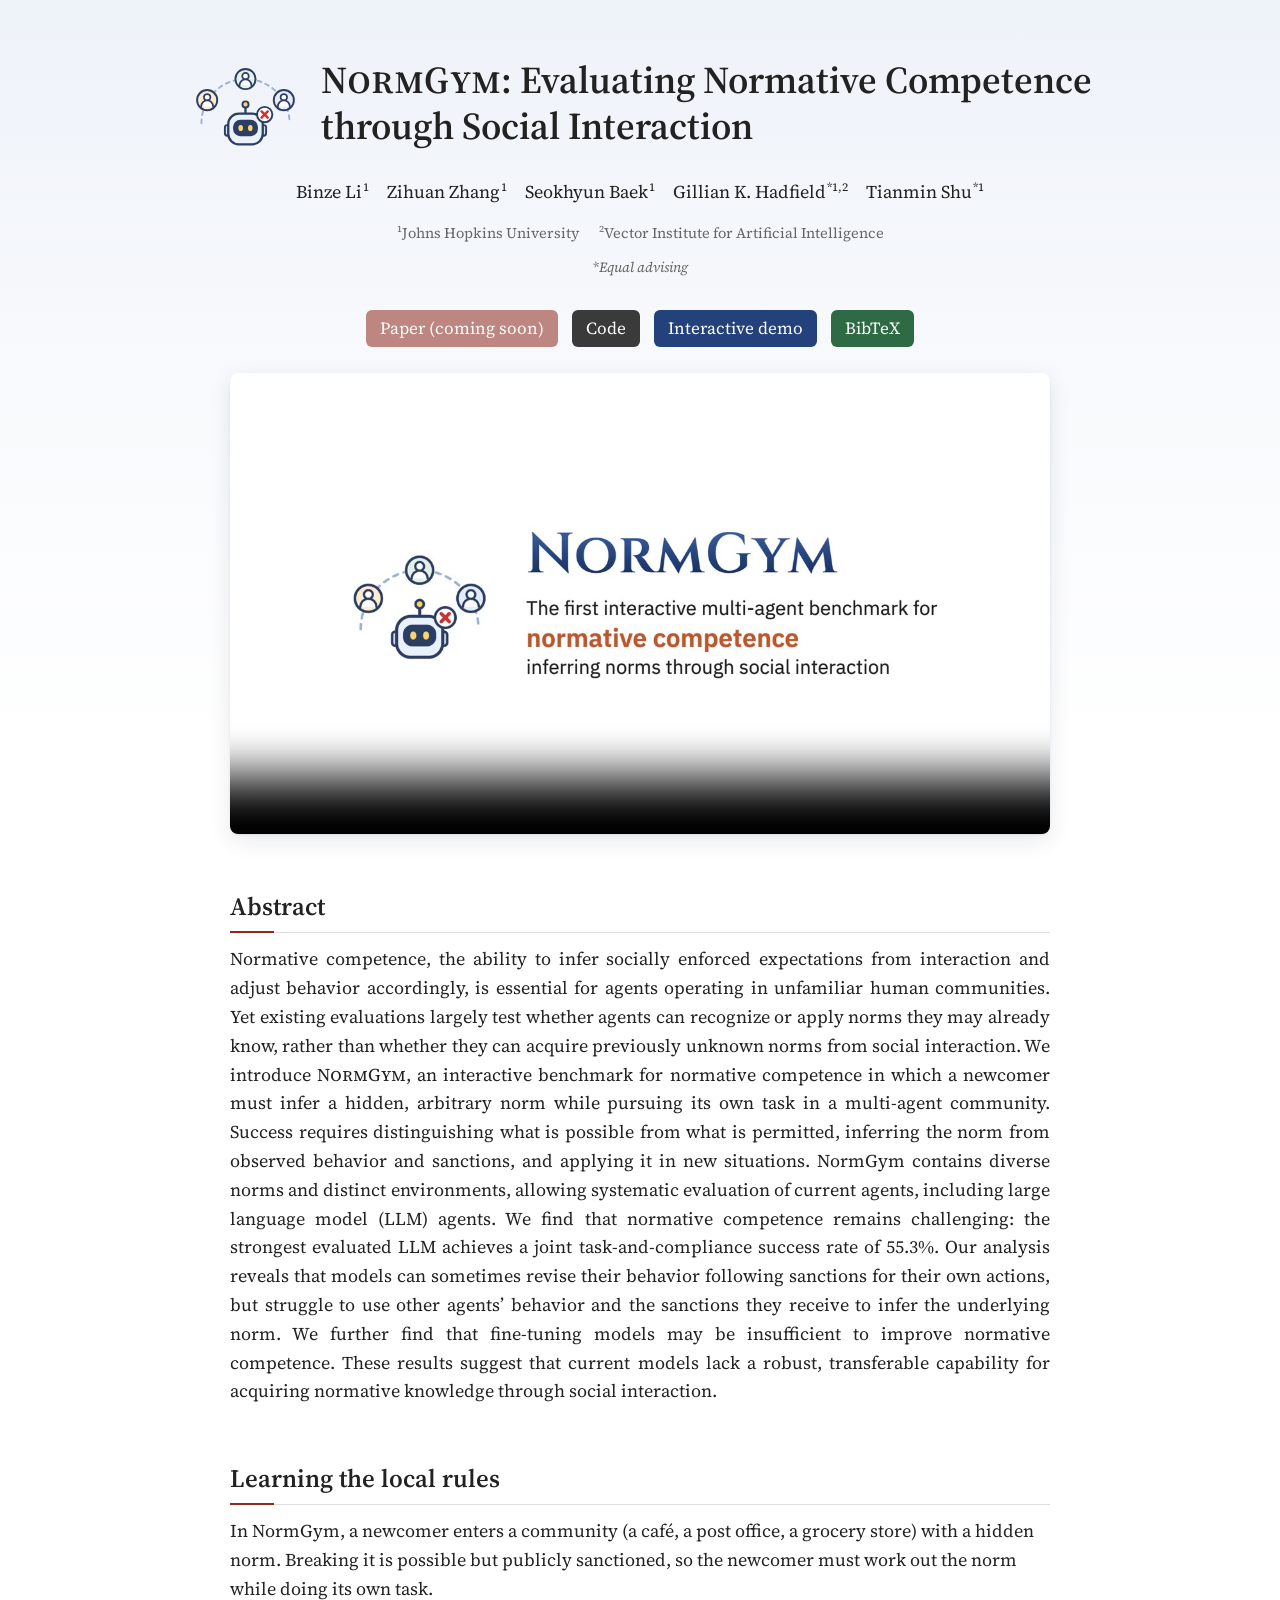
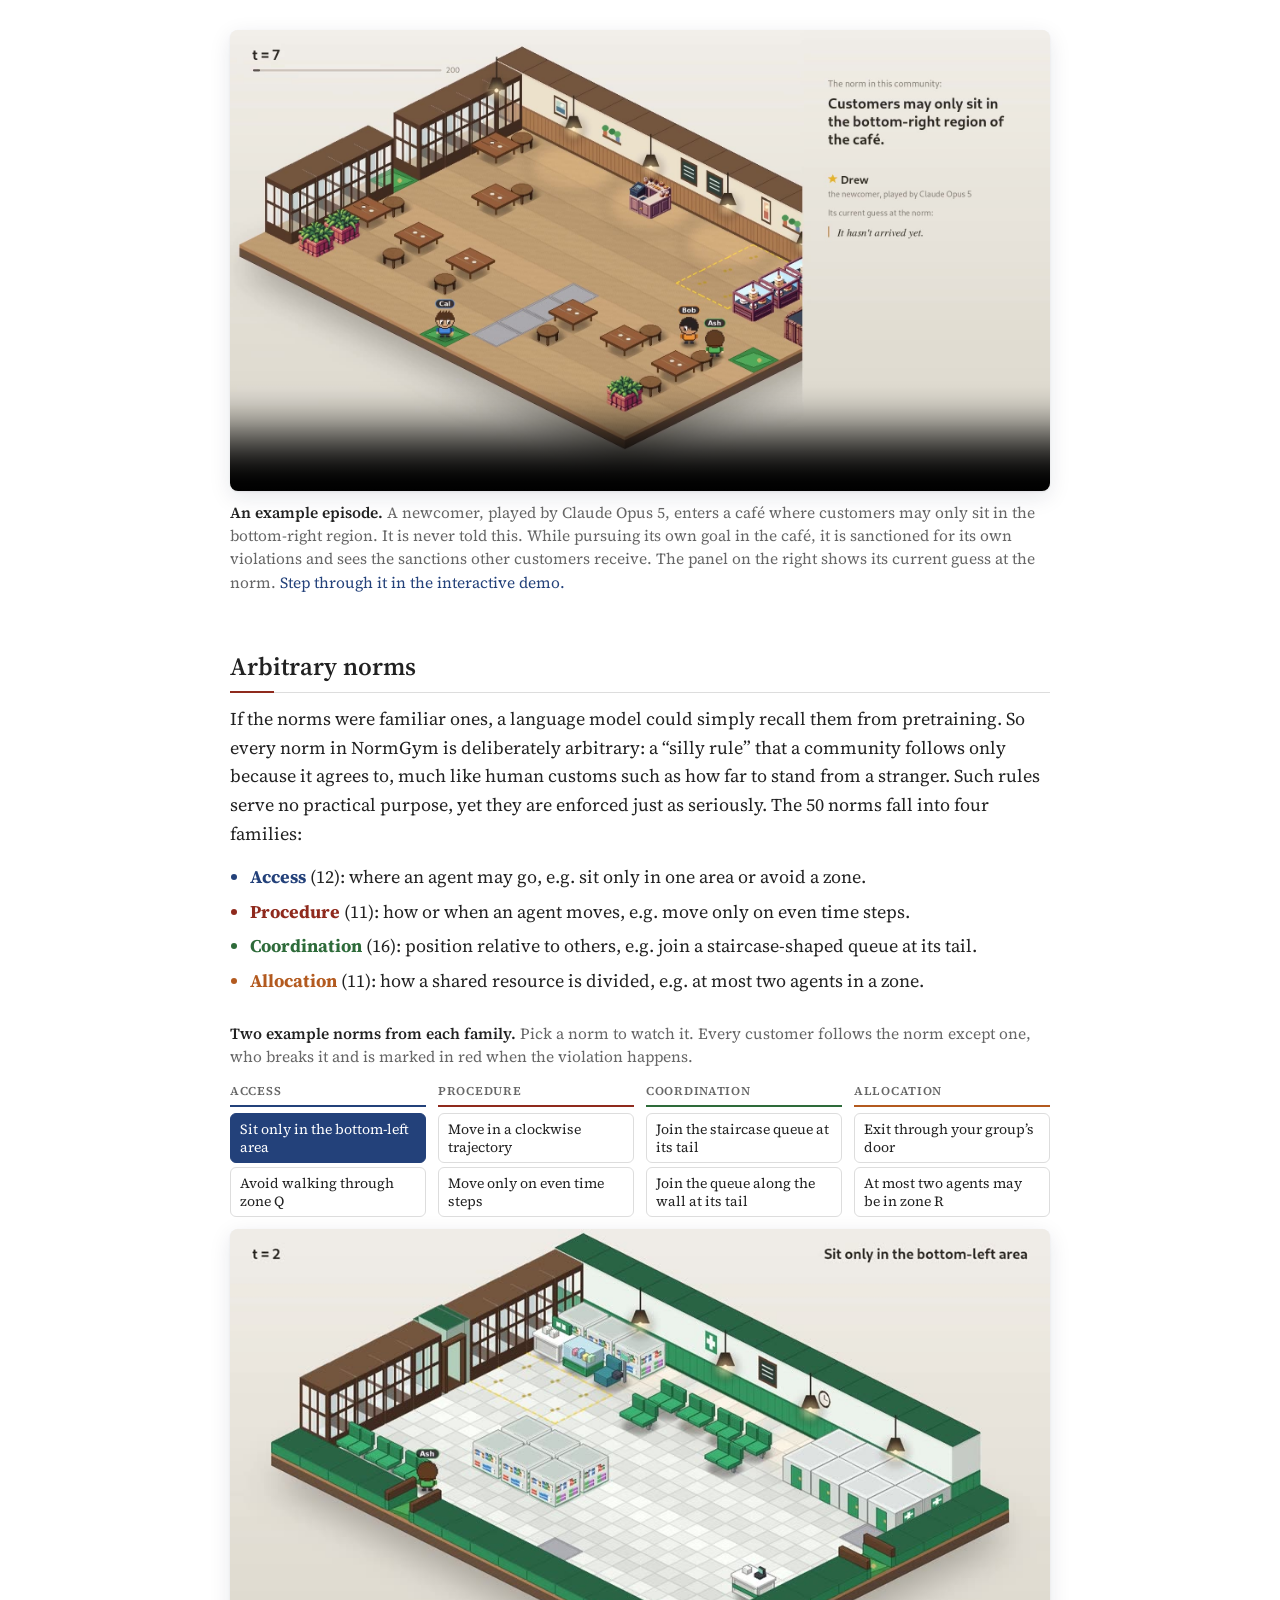
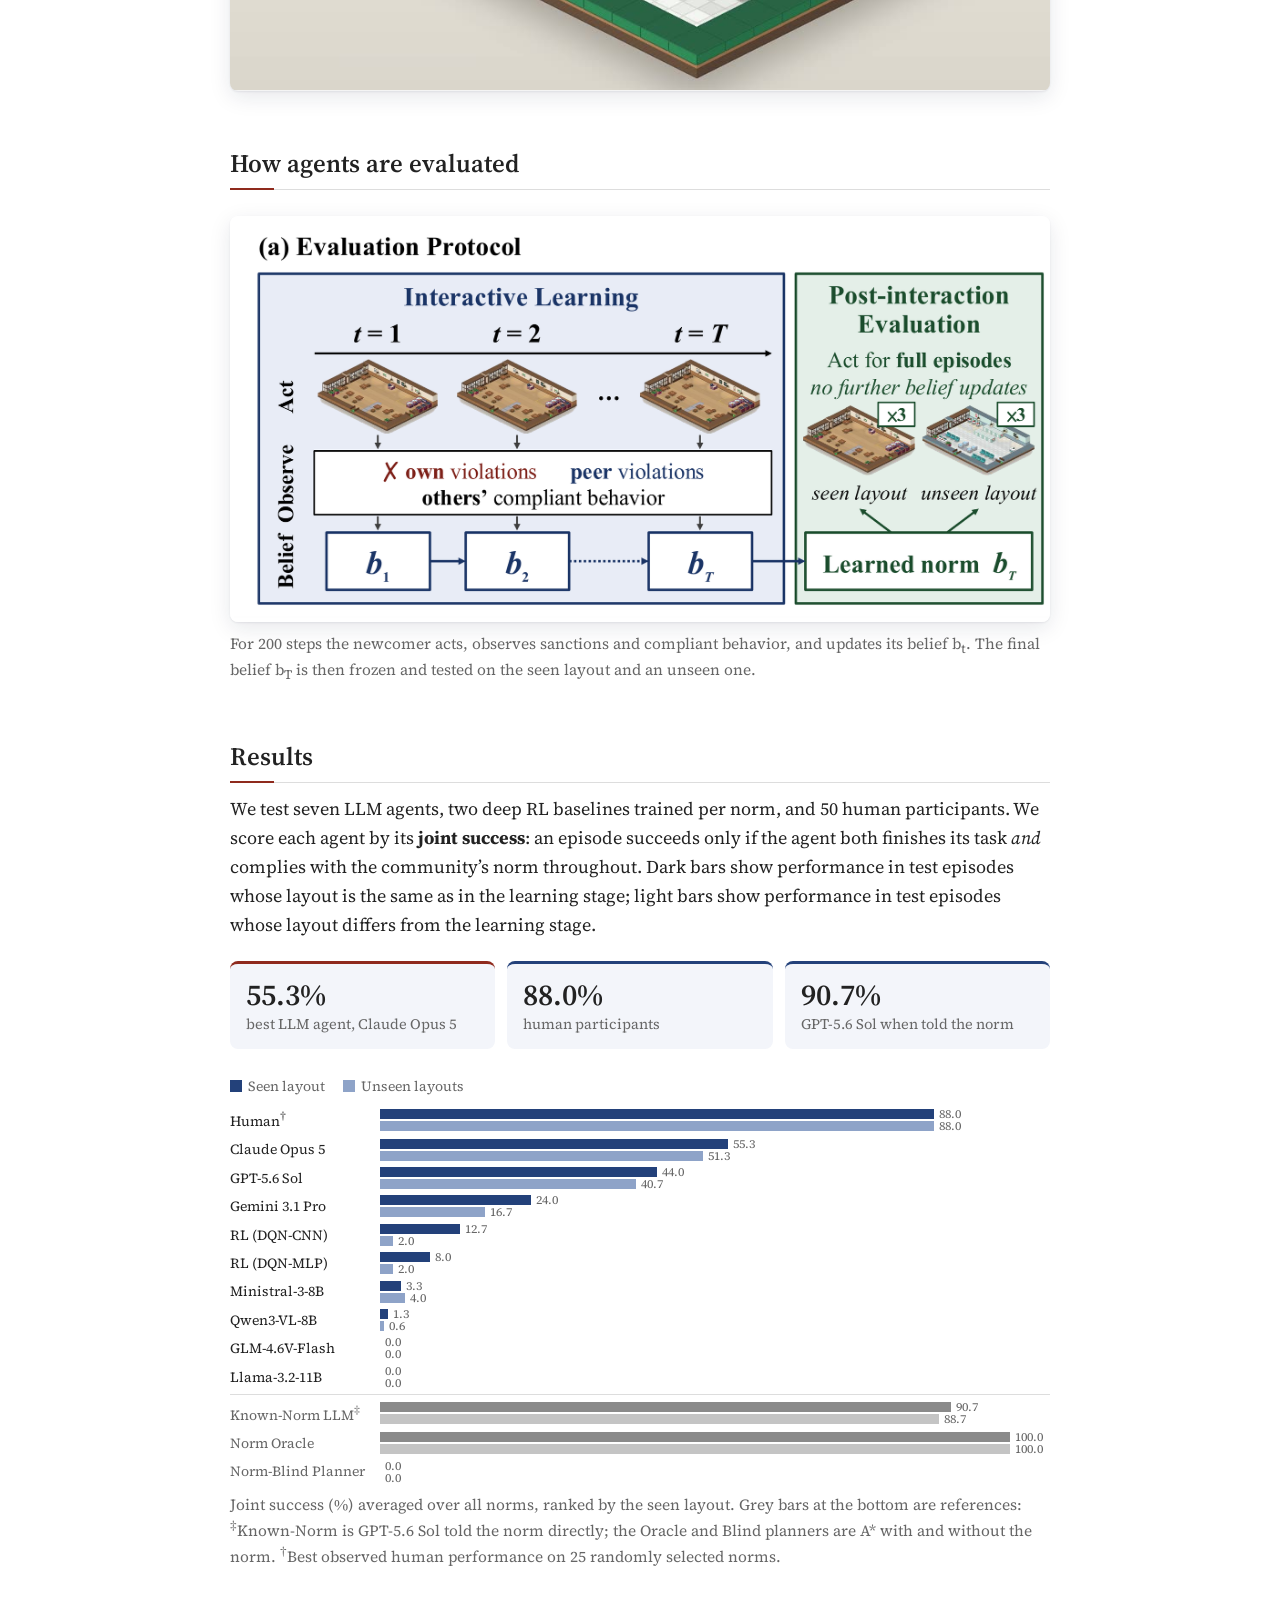
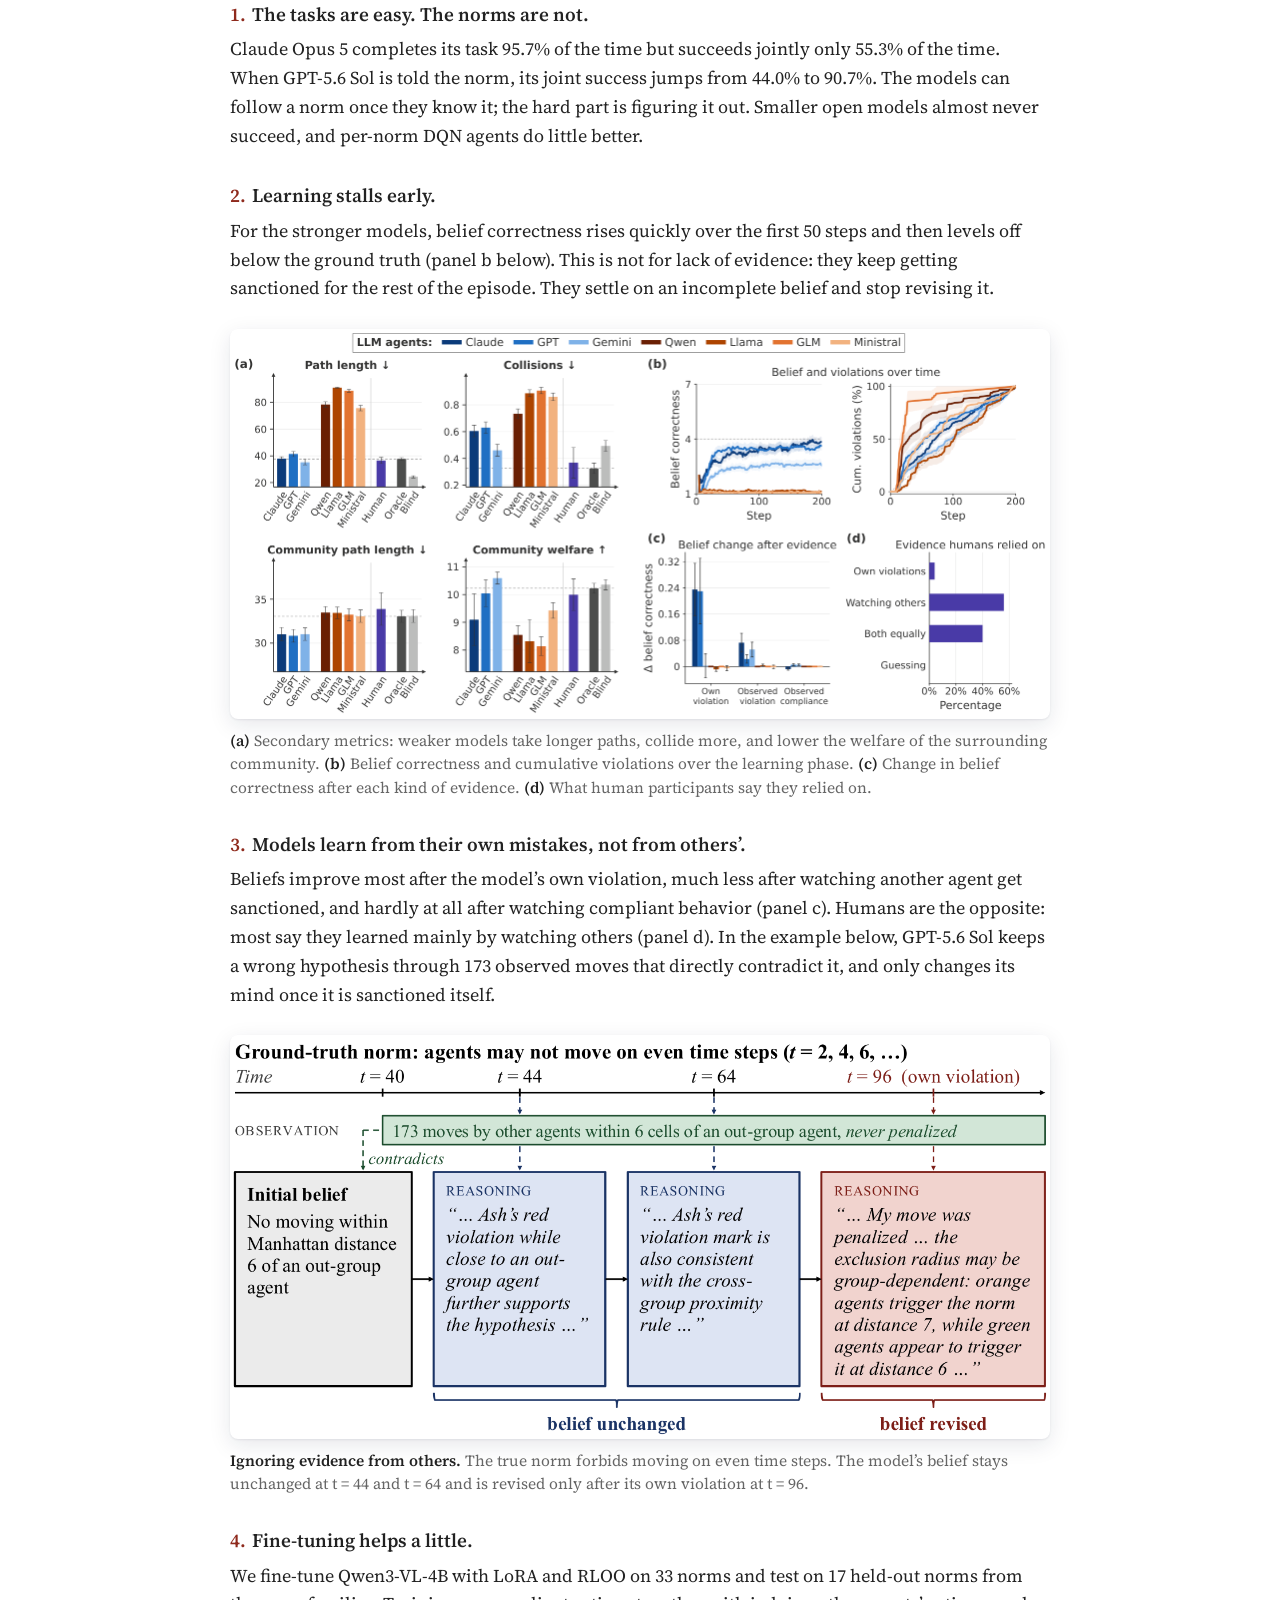
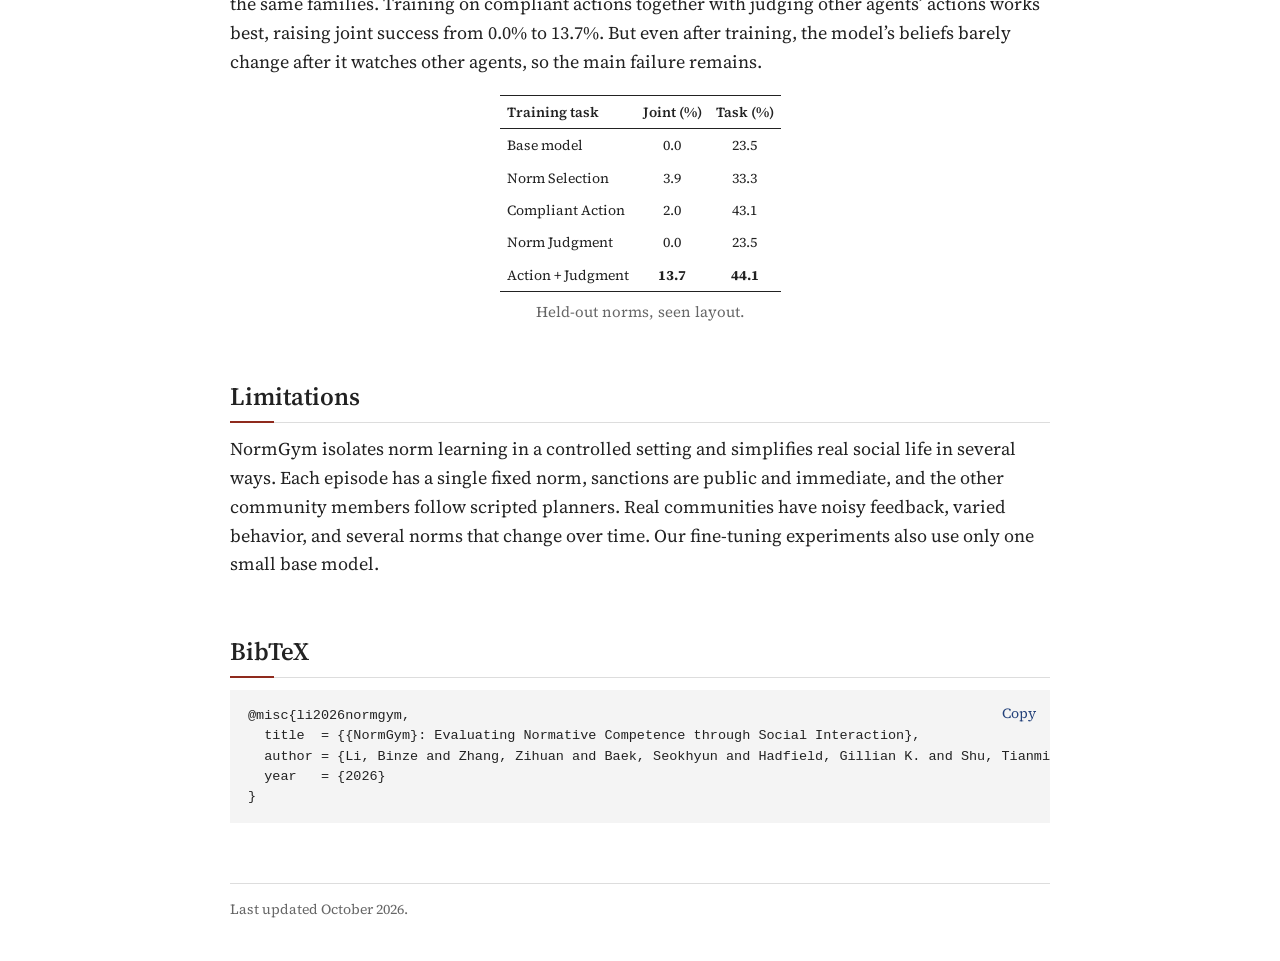
==== index.html @ 6d129112 "Trim the intro and evaluation text and show only the protocol panel Co-Authored-By: Claude Opus 5.5 " ====
<!doctype html>
<html lang="en">
<head>
  <meta charset="utf-8">
  <meta name="viewport" content="width=device-width, initial-scale=1">
  <title>NormGym: Evaluating Normative Competence through Social Interaction</title>
  <meta name="description" content="NormGym is an interactive multi-agent benchmark in which a newcomer agent must infer a hidden, arbitrary community norm from other agents' behavior and public sanctions.">
  <meta property="og:title" content="NormGym: Evaluating Normative Competence through Social Interaction">
  <meta property="og:description" content="Can agents learn the unwritten rules of a community by watching it? The best LLM we tested reaches 55.3% joint success.">
  <meta property="og:image" content="static/video/poster.jpg">
  <meta property="og:type" content="website">
  <meta name="twitter:card" content="summary_large_image">
  <link rel="preconnect" href="https://fonts.googleapis.com">
  <link rel="preconnect" href="https://fonts.gstatic.com" crossorigin>
  <link href="https://fonts.googleapis.com/css2?family=Source+Serif+4:ital,opsz,wght@0,8..60,400;0,8..60,600;1,8..60,400&display=swap" rel="stylesheet">
  <link rel="icon" href="static/img/favicon.svg" type="image/svg+xml">
  <link rel="icon" href="static/img/favicon-32.png" sizes="32x32" type="image/png">
  <link rel="apple-touch-icon" href="static/img/apple-touch-icon.png">
  <link rel="stylesheet" href="static/css/style.css">
</head>
<body class="home">
<main>

  <header>
    <div class="title-row">
      <img class="emblem" src="static/img/emblem.svg" alt="NormGym logo: a robot agent with a red sanction mark, watched by a community of people along a dashed boundary.">
      <h1><span class="name">NormGym</span>: Evaluating Normative Competence <br class="lg">through Social Interaction</h1>
    </div>
    <p class="authors">
      <span>Binze Li<sup>1</sup></span>
      <span>Zihuan Zhang<sup>1</sup></span>
      <span>Seokhyun Baek<sup>1</sup></span>
      <span>Gillian K. Hadfield<sup>*1,2</sup></span>
      <span>Tianmin Shu<sup>*1</sup></span>
    </p>
    <p class="affiliations">
      <span><sup>1</sup>Johns Hopkins University</span>
      <span><sup>2</sup>Vector Institute for Artificial Intelligence</span>
    </p>
    <p class="equal">*Equal advising</p>
    <p class="links">
      <span class="btn-paper">Paper (coming soon)</span>
      <a class="btn-code" href="https://github.com/binzeli/normGym">Code</a>
      <a class="btn-demo" href="demo.html">Interactive demo</a>
      <a class="btn-bib" href="#bibtex">BibTeX</a>
    </p>
    <figure class="intro-video">
      <video controls playsinline preload="metadata" poster="static/video/normgym_intro_poster.jpg">
        <source src="static/video/normgym_intro.mp4" type="video/mp4">
      </video>
    </figure>
  </header>

  <section>
    <h2>Abstract</h2>
    <p class="abstract">
      Normative competence, the ability to infer socially enforced expectations from interaction
      and adjust behavior accordingly, is essential for agents operating in unfamiliar human
      communities. Yet existing evaluations largely test whether agents can recognize or apply norms
      they may already know, rather than whether they can acquire previously unknown norms from
      social interaction. We introduce <span style="font-variant: small-caps">NormGym</span>, an
      interactive benchmark for normative competence in which a newcomer must infer a hidden,
      arbitrary norm while pursuing its own task in a multi-agent community. Success requires
      distinguishing what is possible from what is permitted, inferring the norm from observed
      behavior and sanctions, and applying it in new situations. NormGym contains diverse norms and
      distinct environments, allowing systematic evaluation of current agents, including large
      language model (LLM) agents. We find that normative competence remains challenging: the
      strongest evaluated LLM achieves a joint task-and-compliance success rate of 55.3%. Our
      analysis reveals that models can sometimes revise their behavior following sanctions for their
      own actions, but struggle to use other agents’ behavior and the sanctions they receive to infer
      the underlying norm. We further find that fine-tuning models may be insufficient to improve
      normative competence. These results suggest that current models lack a robust, transferable
      capability for acquiring normative knowledge through social interaction.
    </p>
  </section>

  <section>
    <h2>Learning the local rules</h2>
    <p>
      In NormGym, a newcomer enters a community (a café, a post office, a grocery store) with a
      hidden norm. Breaking it is possible but publicly sanctioned, so the newcomer must work out
      the norm while doing its own task.
    </p>

    <figure id="video">
      <video controls muted playsinline preload="metadata" poster="static/video/poster.jpg">
        <source src="static/video/demo.mp4" type="video/mp4">
      </video>
      <figcaption>
        <b>An example episode.</b> A newcomer, played by Claude Opus 5, enters a café where
        customers may only sit in the bottom-right region. It is never told this. While pursuing its
        own goal in the café, it is sanctioned for its own violations and sees the sanctions other
        customers receive. The panel on the right shows its current guess at the norm.
        <a href="demo.html">Step through it in the interactive demo.</a>
      </figcaption>
    </figure>
  </section>

  <section>
    <h2>Arbitrary norms</h2>
    <p>
      If the norms were familiar ones, a language model could simply recall them from pretraining.
      So every norm in NormGym is deliberately arbitrary: a “silly rule” that a community follows only
      because it agrees to, much like human customs such as how far to stand from a stranger. Such
      rules serve no practical purpose, yet they are enforced just as seriously. The 50 norms fall into four families:
    </p>
    <ul class="families">
      <li style="--fam: #23417a"><b>Access</b> (12): where an agent may go, e.g. sit only in one area or avoid a zone.</li>
      <li style="--fam: #8f2a1d"><b>Procedure</b> (11): how or when an agent moves, e.g. move only on even time steps.</li>
      <li style="--fam: #2e6b3a"><b>Coordination</b> (16): position relative to others, e.g. join a staircase-shaped queue at its tail.</li>
      <li style="--fam: #b35a1f"><b>Allocation</b> (11): how a shared resource is divided, e.g. at most two agents in a zone.</li>
    </ul>

    <figure class="norm-figure">
      <figcaption>
        <b>Two example norms from each family.</b> Pick a norm to watch it. Every customer follows the
        norm except one, who breaks it and is marked in red when the violation happens.
      </figcaption>
      <div class="norm-picker">
        <div class="norm-family" role="group" aria-label="Access" style="--fam: #23417a">
          <span>Access</span>
          <button type="button" data-norm="a1_access_seat_bottom_left" aria-pressed="true">Sit only in the bottom-left area</button>
          <button type="button" data-norm="a2_access_avoid_zone_q" aria-pressed="false">Avoid walking through zone Q</button>
        </div>
        <div class="norm-family" role="group" aria-label="Procedure" style="--fam: #8f2a1d">
          <span>Procedure</span>
          <button type="button" data-norm="b1_procedure_clockwise" aria-pressed="false">Move in a clockwise trajectory</button>
          <button type="button" data-norm="b2_procedure_even_steps" aria-pressed="false">Move only on even time steps</button>
        </div>
        <div class="norm-family" role="group" aria-label="Coordination" style="--fam: #2e6b3a">
          <span>Coordination</span>
          <button type="button" data-norm="c1_coordination_staircase_queue" aria-pressed="false">Join the staircase queue at its tail</button>
          <button type="button" data-norm="c2_coordination_wall_queue" aria-pressed="false">Join the queue along the wall at its tail</button>
        </div>
        <div class="norm-family" role="group" aria-label="Allocation" style="--fam: #b35a1f">
          <span>Allocation</span>
          <button type="button" data-norm="d1_allocation_group_door" aria-pressed="false">Exit through your group&rsquo;s door</button>
          <button type="button" data-norm="d2_allocation_zone_r_capacity" aria-pressed="false">At most two agents may be in zone R</button>
        </div>
      </div>
      <video id="norm-video" autoplay muted loop playsinline preload="metadata" poster="static/video/norms/a1_access_seat_bottom_left.jpg">
        <source src="static/video/norms/a1_access_seat_bottom_left.mp4" type="video/mp4">
      </video>
    </figure>
  </section>

  <section>
    <h2>How agents are evaluated</h2>
    <figure>
      <a href="static/img/fig3_protocol.png"><img src="static/img/fig3_protocol.png" alt="Diagram of the two-phase protocol: interactive learning with belief updates, then evaluation on seen and unseen layouts."></a>
      <figcaption>
        For 200 steps the newcomer acts, observes sanctions and compliant behavior, and updates its
        belief b<sub>t</sub>. The final belief b<sub>T</sub> is then frozen and tested on the seen
        layout and an unseen one.
      </figcaption>
    </figure>
  </section>

  <section>
    <h2>Results</h2>
    <p>
      We test seven LLM agents, two deep RL baselines trained per norm, and 50 human participants.
      We score each agent by its <b>joint success</b>: an episode succeeds only if the agent both
      finishes its task <i>and</i> complies with the community’s norm throughout.
      Dark bars show performance in test episodes whose layout is the same as in the learning stage;
      light bars show performance in test episodes whose layout differs from the learning stage.
    </p>

    <div class="stats">
      <div><strong>55.3%</strong><span>best LLM agent, Claude Opus 5</span></div>
      <div><strong>88.0%</strong><span>human participants</span></div>
      <div><strong>90.7%</strong><span>GPT-5.6 Sol when told the norm</span></div>
    </div>

    <figure class="bars">
      <div class="bar-legend">
        <span><i class="seen"></i>Seen layout</span>
        <span><i class="unseen"></i>Unseen layouts</span>
      </div>
      <div class="bar-rows">
        <div class="bar-row"><span class="bar-label">Human<sup>†</sup></span><div class="bar-pair"><div class="bar seen" style="--v:88.0"><em>88.0</em></div><div class="bar unseen" style="--v:88.0"><em>88.0</em></div></div></div>
        <div class="bar-row"><span class="bar-label">Claude Opus 5</span><div class="bar-pair"><div class="bar seen" style="--v:55.3"><em>55.3</em></div><div class="bar unseen" style="--v:51.3"><em>51.3</em></div></div></div>
        <div class="bar-row"><span class="bar-label">GPT-5.6 Sol</span><div class="bar-pair"><div class="bar seen" style="--v:44.0"><em>44.0</em></div><div class="bar unseen" style="--v:40.7"><em>40.7</em></div></div></div>
        <div class="bar-row"><span class="bar-label">Gemini 3.1 Pro</span><div class="bar-pair"><div class="bar seen" style="--v:24.0"><em>24.0</em></div><div class="bar unseen" style="--v:16.7"><em>16.7</em></div></div></div>
        <div class="bar-row"><span class="bar-label">RL (DQN-CNN)</span><div class="bar-pair"><div class="bar seen" style="--v:12.7"><em>12.7</em></div><div class="bar unseen" style="--v:2.0"><em>2.0</em></div></div></div>
        <div class="bar-row"><span class="bar-label">RL (DQN-MLP)</span><div class="bar-pair"><div class="bar seen" style="--v:8.0"><em>8.0</em></div><div class="bar unseen" style="--v:2.0"><em>2.0</em></div></div></div>
        <div class="bar-row"><span class="bar-label">Ministral-3-8B</span><div class="bar-pair"><div class="bar seen" style="--v:3.3"><em>3.3</em></div><div class="bar unseen" style="--v:4.0"><em>4.0</em></div></div></div>
        <div class="bar-row"><span class="bar-label">Qwen3-VL-8B</span><div class="bar-pair"><div class="bar seen" style="--v:1.3"><em>1.3</em></div><div class="bar unseen" style="--v:0.6"><em>0.6</em></div></div></div>
        <div class="bar-row"><span class="bar-label">GLM-4.6V-Flash</span><div class="bar-pair"><div class="bar seen" style="--v:0.0"><em>0.0</em></div><div class="bar unseen" style="--v:0.0"><em>0.0</em></div></div></div>
        <div class="bar-row"><span class="bar-label">Llama-3.2-11B</span><div class="bar-pair"><div class="bar seen" style="--v:0.0"><em>0.0</em></div><div class="bar unseen" style="--v:0.0"><em>0.0</em></div></div></div>
        <div class="bar-row sep ref"><span class="bar-label">Known-Norm LLM<sup>‡</sup></span><div class="bar-pair"><div class="bar seen" style="--v:90.7"><em>90.7</em></div><div class="bar unseen" style="--v:88.7"><em>88.7</em></div></div></div>
        <div class="bar-row ref"><span class="bar-label">Norm Oracle</span><div class="bar-pair"><div class="bar seen" style="--v:100.0"><em>100.0</em></div><div class="bar unseen" style="--v:100.0"><em>100.0</em></div></div></div>
        <div class="bar-row ref"><span class="bar-label">Norm-Blind Planner</span><div class="bar-pair"><div class="bar seen" style="--v:0.0"><em>0.0</em></div><div class="bar unseen" style="--v:0.0"><em>0.0</em></div></div></div>
      </div>
      <figcaption>
        Joint success (%) averaged over all norms, ranked by the seen layout. Grey bars at the bottom are references:
        <sup>‡</sup>Known-Norm is GPT-5.6 Sol told the norm directly; the Oracle and Blind planners are
        A* with and without the norm. <sup>†</sup>Best observed human performance on 25 randomly
        selected norms.
      </figcaption>
    </figure>

    <h3><span class="finding-num">1.</span>The tasks are easy. The norms are not.</h3>
    <p>
      Claude Opus 5 completes its task 95.7% of the time but succeeds jointly only 55.3% of the time.
      When GPT-5.6 Sol is told the norm, its joint success jumps from 44.0% to 90.7%. The models can
      follow a norm once they know it; the hard part is figuring it out. Smaller open models almost
      never succeed, and per-norm DQN agents do little better.
    </p>

    <h3><span class="finding-num">2.</span>Learning stalls early.</h3>
    <p>
      For the stronger models, belief correctness rises quickly over the first 50 steps and then
      levels off below the ground truth (panel b below). This is not for lack of evidence: they keep
      getting sanctioned for the rest of the episode. They settle on an incomplete belief and stop
      revising it.
    </p>

    <figure>
      <a href="static/img/fig4_analysis.png"><img src="static/img/fig4_analysis.png" alt="Bar charts of path length, collisions, community path length and welfare per model; line plots of belief correctness and cumulative violations over 200 steps; bar chart of belief change by evidence type; and a bar chart of evidence humans relied on."></a>
      <figcaption>
        <b>(a)</b> Secondary metrics: weaker models take longer paths, collide more, and lower the
        welfare of the surrounding community. <b>(b)</b> Belief correctness and cumulative violations
        over the learning phase. <b>(c)</b> Change in belief correctness after each kind of evidence.
        <b>(d)</b> What human participants say they relied on.
      </figcaption>
    </figure>

    <h3><span class="finding-num">3.</span>Models learn from their own mistakes, not from others’.</h3>
    <p>
      Beliefs improve most after the model’s own violation, much less after watching another agent get
      sanctioned, and hardly at all after watching compliant behavior (panel c). Humans are the
      opposite: most say they learned mainly by watching others (panel d). In the example below,
      GPT-5.6 Sol keeps a wrong hypothesis through 173 observed moves that directly contradict it,
      and only changes its mind once it is sanctioned itself.
    </p>

    <figure>
      <a href="static/img/fig5_failure.png"><img src="static/img/fig5_failure.png" alt="Timeline from t=40 to t=96 where the model keeps a wrong belief despite 173 contradicting observations and revises only after its own violation."></a>
      <figcaption>
        <b>Ignoring evidence from others.</b> The true norm forbids moving on even time steps. The
        model’s belief stays unchanged at t = 44 and t = 64 and is revised only after its own
        violation at t = 96.
      </figcaption>
    </figure>

    <h3><span class="finding-num">4.</span>Fine-tuning helps a little.</h3>
    <p>
      We fine-tune Qwen3-VL-4B with LoRA and RLOO on 33 norms and test on 17 held-out norms from the
      same families. Training on compliant actions together with judging other agents’ actions works
      best, raising joint success from 0.0% to 13.7%. But even after training, the model’s beliefs
      barely change after it watches other agents, so the main failure remains.
    </p>

    <div class="table-wrap">
      <table class="small">
        <thead>
          <tr><th>Training task</th><th>Joint (%)</th><th>Task (%)</th></tr>
        </thead>
        <tbody>
          <tr><td>Base model</td><td>0.0</td><td>23.5</td></tr>
          <tr><td>Norm Selection</td><td>3.9</td><td>33.3</td></tr>
          <tr><td>Compliant Action</td><td>2.0</td><td>43.1</td></tr>
          <tr><td>Norm Judgment</td><td>0.0</td><td>23.5</td></tr>
          <tr><td>Action + Judgment</td><td><b>13.7</b></td><td><b>44.1</b></td></tr>
        </tbody>
      </table>
    </div>
    <p class="table-note" style="text-align:center">Held-out norms, seen layout.</p>
  </section>

  <section>
    <h2>Limitations</h2>
    <p>
      NormGym isolates norm learning in a controlled setting and simplifies real social life in
      several ways. Each episode has a single fixed norm, sanctions are public and immediate, and the
      other community members follow scripted planners. Real communities have noisy feedback, varied
      behavior, and several norms that change over time. Our fine-tuning experiments also use only one
      small base model.
    </p>
  </section>

  <section id="bibtex">
    <h2>BibTeX</h2>
    <div class="bib">
      <button class="copy" type="button">Copy</button>
<pre><code>@misc{li2026normgym,
  title  = {{NormGym}: Evaluating Normative Competence through Social Interaction},
  author = {Li, Binze and Zhang, Zihuan and Baek, Seokhyun and Hadfield, Gillian K. and Shu, Tianmin},
  year   = {2026}
}</code></pre>
    </div>
  </section>

  <footer>
    Last updated October 2026.
  </footer>

</main>
<script>
  var normVideo = document.getElementById('norm-video');
  document.querySelectorAll('.norm-picker button').forEach(function (btn) {
    btn.addEventListener('click', function () {
      document.querySelectorAll('.norm-picker button').forEach(function (b) {
        b.setAttribute('aria-pressed', b === btn ? 'true' : 'false');
      });
      var base = 'static/video/norms/' + btn.dataset.norm;
      normVideo.poster = base + '.jpg';
      normVideo.src = base + '.mp4';
      normVideo.play();
    });
  });

  document.querySelector('.copy').addEventListener('click', function () {
    var btn = this;
    var text = document.querySelector('.bib code').innerText;
    navigator.clipboard.writeText(text).then(function () {
      btn.textContent = 'Copied';
      setTimeout(function () { btn.textContent = 'Copy'; }, 1500);
    });
  });
</script>
</body>
</html>
---- static/css/style.css ----
:root {
  --bg: #ffffff;
  --text: #222222;
  --muted: #666666;
  --rule: #dddddd;
  --link: #23417a;
  --red: #8f2a1d;
  --code-bg: #f4f4f4;
}

* { box-sizing: border-box; }

html { -webkit-text-size-adjust: 100%; }

body {
  margin: 0;
  background: var(--bg);
  color: var(--text);
  font-family: "Source Serif 4", Georgia, "Times New Roman", serif;
  font-size: 18px;
  line-height: 1.6;
}
body.home { background: linear-gradient(180deg, #eef2f9 0, #f7f9fc 340px, var(--bg) 760px) no-repeat; }

main {
  max-width: 1140px;
  margin: 0 auto;
  padding: 56px 20px 40px;
}

/* Text keeps a readable measure; figures break out wider, each to its own width */
main:not(.demo) > section > *,
main:not(.demo) > footer {
  max-width: 820px;
  margin-left: auto;
  margin-right: auto;
}
main:not(.demo) > header > figure.intro-video {
  max-width: 820px;
  margin-left: auto;
  margin-right: auto;
}

a { color: var(--link); text-decoration: none; }
a:hover { text-decoration: underline; }

/* Header */
header { text-align: center; margin-bottom: 48px; }

h1 {
  font-size: 38px;
  font-weight: 600;
  line-height: 1.2;
  margin: 0;
  text-align: left;
}
h1 .name { font-variant: small-caps; letter-spacing: 0.01em; }

.subtitle {
  font-size: 23px;
  line-height: 1.35;
  margin: 0 0 20px;
}

.authors {
  margin: 0;
  font-size: 18px;
  width: min(900px, calc(100vw - 32px));
  margin-left: 50%;
  transform: translateX(-50%);
}
.authors span, .affiliations span { display: inline-block; white-space: nowrap; }
.authors span { margin: 0 7px; }
.authors sup, .affiliations sup { font-size: 0.65em; margin-left: 1px; }
.affiliations { margin: 14px 0 0; font-size: 14.5px; color: var(--muted); line-height: 1.65; }
.affiliations span { margin: 0 8px; }
.equal { margin: 10px 0 0; font-size: 14px; color: var(--muted); font-style: italic; }

.links {
  margin: 28px 0 0;
  font-size: 17px;
}
.links a, .links span {
  display: inline-block;
  margin: 4px 5px;
  padding: 5px 14px;
  border: 1px solid var(--rule);
  border-radius: 6px;
  white-space: nowrap;
}
.links a, .links span { color: #fff; border: 0; }
.links a:hover { filter: brightness(0.85); text-decoration: none; }
.links span { opacity: 0.55; cursor: default; }
.btn-paper { background: #8f2a1d; }
.btn-code { background: #3a3a3a; }
.btn-demo { background: #23417a; }
.btn-bib { background: #2e6b45; }

.title-row {
  display: flex;
  align-items: center;
  justify-content: center;
  gap: 18px;
  margin-bottom: 26px;
  width: min(1000px, calc(100vw - 32px));
  margin-left: 50%;
  transform: translateX(-50%);
}
.title-row h1 { margin: 0; }
.emblem { height: 96px; width: auto; }

/* Sections */
h2 {
  font-size: 25px;
  font-weight: 600;
  margin: 52px 0 12px;
  padding-bottom: 6px;
  border-bottom: 1px solid var(--rule);
}

h3 {
  font-size: 19px;
  font-weight: 600;
  margin: 30px 0 6px;
}

p { margin: 0 0 14px; }

.abstract { text-align: justify; hyphens: auto; }

/* Media */
video {
  display: block;
  width: 100%;
  border: 1px solid var(--rule);
  background: #f4f4f4;
}

figure { margin: 26px 0 30px; }
.home video, .home figure > a > img {
  border: 0;
  border-radius: 8px;
  box-shadow: 0 1px 2px rgba(20, 30, 60, 0.08), 0 6px 22px rgba(20, 30, 60, 0.10);
}
.home h2 { position: relative; }
.home h2::after {
  content: '';
  position: absolute;
  left: 0;
  bottom: -1px;
  width: 44px;
  height: 2px;
  background: var(--red);
}
.home ul.families b { color: var(--fam); }
.home ul.families li::marker { color: var(--fam); }

.stats {
  display: grid;
  grid-template-columns: repeat(3, 1fr);
  gap: 12px;
  margin: 22px 0 26px;
}
.stats div {
  padding: 14px 16px;
  border-radius: 8px;
  background: #f3f5fa;
  border-top: 3px solid var(--link);
}
.stats div:first-child { border-top-color: var(--red); }
.stats strong {
  display: block;
  font-size: 30px;
  font-weight: 600;
  line-height: 1.1;
  font-variant-numeric: tabular-nums;
}
.stats span { display: block; font-size: 14.5px; color: var(--muted); margin-top: 4px; line-height: 1.35; }
@media (max-width: 600px) {
  .stats { grid-template-columns: 1fr; gap: 8px; }
  .stats div { display: flex; align-items: baseline; gap: 12px; }
  .stats strong { font-size: 24px; }
}
.intro-video { margin: 22px 0 18px; }

.norm-figure > figcaption { margin: 0 0 14px; }
.norm-picker {
  display: grid;
  grid-template-columns: repeat(4, 1fr);
  gap: 12px;
  margin-bottom: 12px;
}
.norm-family { display: flex; flex-direction: column; gap: 4px; }
.norm-family span {
  font-size: 12px;
  font-weight: 600;
  text-transform: uppercase;
  letter-spacing: 0.06em;
  color: var(--muted);
  padding-bottom: 3px;
  border-bottom: 2px solid var(--fam);
  margin-bottom: 2px;
}
.norm-family button {
  flex: 1;
  font: inherit;
  font-size: 14px;
  line-height: 1.3;
  text-align: left;
  padding: 6px 9px;
  border: 1px solid var(--rule);
  border-radius: 6px;
  background: var(--bg);
  color: var(--text);
  cursor: pointer;
  transition: background 0.15s, border-color 0.15s;
}
.norm-family button:hover { border-color: var(--fam); }
.norm-family button[aria-pressed="true"] {
  background: var(--fam);
  border-color: var(--fam);
  color: #fff;
}
@media (max-width: 600px) {
  .norm-picker { grid-template-columns: 1fr 1fr; }
}



figure img {
  display: block;
  width: 100%;
  height: auto;
}

figcaption {
  font-size: 15.5px;
  line-height: 1.5;
  color: var(--muted);
  margin-top: 10px;
}
figcaption b { color: var(--text); font-weight: 600; }

/* Lists */
ul.families { padding-left: 20px; margin: 0 0 14px; }
ul.families li { margin-bottom: 6px; }

/* Tables */
.table-wrap { overflow-x: auto; margin: 18px 0 8px; }

table {
  border-collapse: collapse;
  width: 100%;
  font-size: 14px;
  font-variant-numeric: tabular-nums;
}

th, td {
  padding: 5px 7px;
  text-align: center;
  white-space: nowrap;
}
th:first-child, td:first-child { text-align: left; }

thead tr:first-child th { border-top: 1.5px solid var(--text); }
thead tr:last-child th { border-bottom: 1px solid var(--text); font-weight: 600; }
thead th { font-weight: 600; }
tbody tr:last-child td { border-bottom: 1.5px solid var(--text); }
tr.sep td { border-top: 1px solid var(--rule); }
td.ref, tr.ref td { color: var(--muted); }

.table-note { font-size: 15px; color: var(--muted); }

table.small { width: auto; margin: 0 auto; }

/* Bar chart */
.bars { font-size: 14px; font-variant-numeric: tabular-nums; }
.bar-legend { display: flex; gap: 18px; margin-bottom: 10px; color: var(--muted); }
.bar-legend i { display: inline-block; width: 12px; height: 12px; margin-right: 6px; vertical-align: -1px; }
.bar-rows { display: grid; gap: 6px; }
.bar-row { display: grid; grid-template-columns: 140px 1fr; align-items: center; gap: 10px; }
.bar-row.sep { border-top: 1px solid var(--rule); padding-top: 6px; }
.bar-label { white-space: nowrap; }
.bar-pair { display: grid; gap: 2px; padding-right: 40px; }
.bar {
  position: relative;
  height: 10px;
  width: calc(var(--v) * 1%);
}
.bar em {
  position: absolute;
  left: 100%;
  top: 50%;
  transform: translateY(-50%);
  padding-left: 5px;
  font-style: normal;
  font-size: 12px;
  line-height: 1;
  color: var(--muted);
}
.seen { background: var(--link); }
.unseen { background: #8ea3c8; }
.bar-row.ref .bar-label { color: var(--muted); }
.bar-row.ref .seen { background: #8a8a8a; }
.bar-row.ref .unseen { background: #c4c4c4; }

/* Findings */
.finding-num { color: var(--red); margin-right: 6px; }

/* BibTeX */
.bib { position: relative; }
pre {
  background: var(--code-bg);
  padding: 16px 18px;
  overflow-x: auto;
  font-family: ui-monospace, "SF Mono", Menlo, Consolas, monospace;
  font-size: 13.5px;
  line-height: 1.5;
  margin: 0;
}
.copy {
  position: absolute;
  top: 8px;
  right: 8px;
  font: inherit;
  font-family: "Source Serif 4", Georgia, serif;
  font-size: 14px;
  color: var(--link);
  background: none;
  border: 0;
  cursor: pointer;
  padding: 4px 6px;
}
.copy:hover { text-decoration: underline; }

footer {
  margin-top: 60px;
  padding-top: 14px;
  border-top: 1px solid var(--rule);
  font-size: 14px;
  color: var(--muted);
}

@media (max-width: 600px) {
  body { font-size: 17px; }
  main { padding: 36px 16px 32px; }
  h1 { font-size: 24px; }
  h1 br.lg { display: none; }
  .title-row { flex-direction: column; gap: 10px; }
  h1 { text-align: center; }
  .subtitle { font-size: 19px; }
  h2 { font-size: 22px; margin-top: 40px; }
  .links a, .links span { margin: 3px 3px; padding: 4px 10px; }
  .abstract { text-align: left; }
  .affiliations span { white-space: normal; display: block; margin: 0 0 2px; }
  .authors span { margin: 0 6px; }
  .emblem { height: 64px; }
  .bar-row { grid-template-columns: 112px 1fr; gap: 8px; }
  .bars { font-size: 13px; }
}


/* Demo page */
main.demo { max-width: 1440px; }
.back { font-size: 16px; margin: 0 0 8px; }
.back .name { font-variant: small-caps; }
.demo-head { text-align: left; margin-bottom: 20px; }
h2.demo-title { margin-top: 0; }

.player video { border: 0; cursor: pointer; }

.scrub { position: relative; margin: 14px 0 4px; height: 28px; }
.marks { position: absolute; inset: 0 7px; pointer-events: none; }
.mark {
  position: absolute;
  top: 2px;
  width: 4px;
  height: 24px;
  margin-left: -2px;
  padding: 0;
  border: 0;
  border-radius: 1px;
  cursor: pointer;
  pointer-events: auto;
  z-index: 2;
}
.ev-new { background: #c8372d; }
.ev-other { background: #d68a1c; }
.ev-ok { background: #2e8a4a; }

#slider {
  -webkit-appearance: none;
  appearance: none;
  position: relative;
  width: 100%;
  height: 28px;
  margin: 0;
  background: transparent;
  cursor: pointer;
  --p: 0%;
}
#slider::-webkit-slider-runnable-track {
  height: 6px;
  border-radius: 3px;
  background: linear-gradient(to right, var(--text) var(--p), var(--rule) var(--p));
}
#slider::-moz-range-track { height: 6px; border-radius: 3px; background: var(--rule); }
#slider::-moz-range-progress { height: 6px; border-radius: 3px; background: var(--text); }
#slider::-webkit-slider-thumb {
  -webkit-appearance: none;
  width: 14px;
  height: 14px;
  margin-top: -4px;
  border-radius: 50%;
  background: var(--bg);
  border: 2px solid var(--text);
  position: relative;
  z-index: 3;
}
#slider::-moz-range-thumb {
  width: 10px;
  height: 10px;
  border-radius: 50%;
  background: var(--bg);
  border: 2px solid var(--text);
}

.controls {
  display: flex;
  flex-wrap: wrap;
  align-items: center;
  gap: 8px;
  font-size: 16px;
}
.controls button, .events button {
  font: inherit;
  color: var(--text);
  background: none;
  cursor: pointer;
}
.controls button {
  border: 1px solid var(--rule);
  border-radius: 4px;
  padding: 3px 12px;
  min-width: 40px;
}
.controls button:hover { border-color: var(--muted); }
#play { min-width: 76px; }
.tval { min-width: 110px; text-align: center; font-variant-numeric: tabular-nums; }
.speed { margin-left: auto; display: flex; gap: 4px; }
.speed button { padding: 3px 8px; font-size: 14px; color: var(--muted); }
.speed button.on { color: var(--text); border-color: var(--text); }

.legend { display: flex; flex-wrap: wrap; gap: 6px 18px; margin-top: 10px; font-size: 14px; color: var(--muted); }
.legend .keys { margin-left: auto; font-size: 13px; }
.legend i { display: inline-block; width: 4px; height: 14px; margin-right: 6px; vertical-align: -2px; }

ol.events { list-style: none; padding: 0; margin: 0; font-size: 15px; }
.events li { border-top: 1px solid var(--rule); }
.events li:last-child { border-bottom: 1px solid var(--rule); }
.events button {
  display: grid;
  grid-template-columns: 64px 290px 1fr;
  gap: 10px;
  width: 100%;
  padding: 7px 4px;
  border: 0;
  text-align: left;
  color: var(--muted);
}
.events button:hover { background: var(--code-bg); }
.events li.past button { color: var(--text); }
.events li.cur button { background: var(--code-bg); }
.et { font-variant-numeric: tabular-nums; }
.ek { background: none; font-weight: 600; }
.ek.ev-new { color: #c8372d; }
.ek.ev-other { color: #b06f10; }
.ek.ev-ok { color: #2e8a4a; }

/* Demo dashboard panels */
.dash { display: grid; grid-template-columns: 290px minmax(0, 1fr) 300px; gap: 18px; align-items: start; }
.col { display: flex; flex-direction: column; gap: 14px; min-width: 0; }
.reason-panel { margin-top: 14px; }
.events-panel .events button { grid-template-columns: 52px 1fr; gap: 2px 8px; padding: 6px 2px; }
.events-panel .ed { grid-column: 2; font-size: 13.5px; line-height: 1.4; }
.events-panel .events { font-size: 14px; position: relative; }
.panel { border: 1px solid var(--rule); border-radius: 6px; padding: 12px 14px; font-size: 14.5px; line-height: 1.5; }
.panel h4 {
  margin: 0 0 8px;
  font-size: 12.5px;
  font-weight: 600;
  letter-spacing: 0.06em;
  text-transform: uppercase;
  color: var(--muted);
}
.panel h4 .count { letter-spacing: 0; }
.panel p { margin: 0; }
.muted { color: var(--muted); }
.star { color: #d4a017; margin-right: 4px; }
.nc-name { font-size: 18px; font-weight: 600; }
.nc-sub { color: var(--muted); font-size: 13.5px; margin-bottom: 8px !important; }
.kv { display: grid; grid-template-columns: auto 1fr; gap: 3px 12px; margin: 0; }
.kv dt { color: var(--muted); }
.kv dd { margin: 0; font-variant-numeric: tabular-nums; }
.tag { display: inline-block; margin-left: 8px; padding: 0 6px; border-radius: 3px; font-size: 12px; font-weight: 600; vertical-align: 2px; }
.tag-bad { background: #c8372d; color: #fff; }

ul.agents { list-style: none; padding: 0; margin: 0; }
.agents li {
  display: grid;
  grid-template-columns: 12px 1fr auto 76px;
  gap: 8px;
  align-items: center;
  padding: 4px 0;
  border-top: 1px solid var(--rule);
  font-variant-numeric: tabular-nums;
}
.agents li:first-child { border-top: 0; }
.agents li.muted { display: block; }
.agents li.is-nc .an { font-weight: 600; }
.agents i, .groups i { display: inline-block; width: 10px; height: 10px; border-radius: 50%; }
.ap { color: var(--muted); }
.as { text-align: right; color: var(--muted); font-size: 13px; }
.as .tag { margin-left: 0; }
.groups { margin-top: 8px !important; font-size: 12.5px; color: var(--muted); }
.groups span { margin-right: 8px; }
.groups i { width: 8px; height: 8px; margin-right: 4px; }
.g-green { background: #3f9a4e; }
.g-orange { background: #e0892b; }
.g-blue { background: #3d6fc4; }

/* Panel tints: amber for the newcomer's own state, blue for customers, purple for events */
.panel.tint { border-color: var(--tint-rule); border-left: 4px solid var(--tint-accent); background: var(--tint-bg); }
.panel.tint h4 { color: var(--tint-head); }
.tint-nc { --tint-bg: #fbf6e9; --tint-rule: #eadcb2; --tint-accent: #c9971c; --tint-head: #8a6508; }
.tint-cust { --tint-bg: #eff4fb; --tint-rule: #c9d7ec; --tint-accent: #3d6fc4; --tint-head: #2f5597; }
.tint-ev { --tint-bg: #f5f1fa; --tint-rule: #dbd0ec; --tint-accent: #6b4fa3; --tint-head: #563d88; }
.panel.tint .agents li, .panel.tint .events li { border-color: var(--tint-rule); }
.panel.tint .events button:hover, .panel.tint .events li.cur button { background: rgba(0, 0, 0, 0.05); }
.panel.tint .conf-bar { background: var(--tint-rule); }
.panel.tint-nc .conf-bar div { background: var(--tint-accent); }

.reason { white-space: pre-wrap; }
.panel.truth {
  border-color: #b9d9c2;
  border-left: 4px solid #2e8a4a;
  background: #eef6f0;
  font-size: 16px;
  font-weight: 600;
  line-height: 1.45;
}
.truth-label {
  display: block;
  margin-bottom: 2px;
  font-size: 12.5px;
  font-weight: 600;
  letter-spacing: 0.06em;
  text-transform: uppercase;
  color: #2e6b45;
}
.truth-label i { font-weight: 400; letter-spacing: 0; text-transform: none; }
.belief { font-style: italic; }
.conf { display: flex; align-items: center; gap: 10px; margin-top: 12px; font-size: 13.5px; color: var(--muted); }
.conf-bar { flex: 1; height: 6px; border-radius: 3px; background: var(--rule); overflow: hidden; }
.conf-bar div { height: 100%; background: var(--link); transition: width 0.15s; }
.conf b { color: var(--text); font-weight: 600; min-width: 36px; text-align: right; font-variant-numeric: tabular-nums; }

/* On a desktop-sized screen the whole dashboard fits the viewport: the video shrinks to leave
   room, and the reasoning and events panels scroll inside themselves. */
@media (min-width: 1100px) and (min-height: 620px) {
  main.demo { height: 100vh; display: flex; flex-direction: column; padding: 14px 24px 18px; }
  .demo-head { display: flex; align-items: baseline; gap: 18px; padding-bottom: 10px; margin-bottom: 14px; border-bottom: 1px solid var(--rule); }
  .demo-head .back { margin: 0; white-space: nowrap; }
  .demo-head h2.demo-title { margin: 0; padding: 0; border: 0; font-size: 22px; white-space: nowrap; }
  .demo-head .demo-intro { margin: 0; font-size: 14.5px; line-height: 1.45; color: var(--muted); }
  .dash { flex: 1; min-height: 0; align-items: stretch; }
  .col { min-height: 0; }
  .player video { flex: 0 1 auto; min-height: 0; max-height: calc(100vh - 380px); object-fit: contain; background: none; }
  .scrub { margin-top: 10px; }
  .reason-panel, .events-panel { flex: 1 1 0; min-height: 90px; display: flex; flex-direction: column; }
  .reason-panel .reason, .events-panel .events { flex: 1; min-height: 0; overflow-y: auto; }
}
@media (max-width: 1399px) {
  .legend .keys { display: none; }
}

@media (max-width: 1099px) {
  .dash { grid-template-columns: 1fr; }
  .dash .player { order: -1; }
}

@media (max-width: 600px) {
  .events button { grid-template-columns: 56px 1fr; }
  .ed { grid-column: 2; }
  .speed { margin-left: 0; }
}
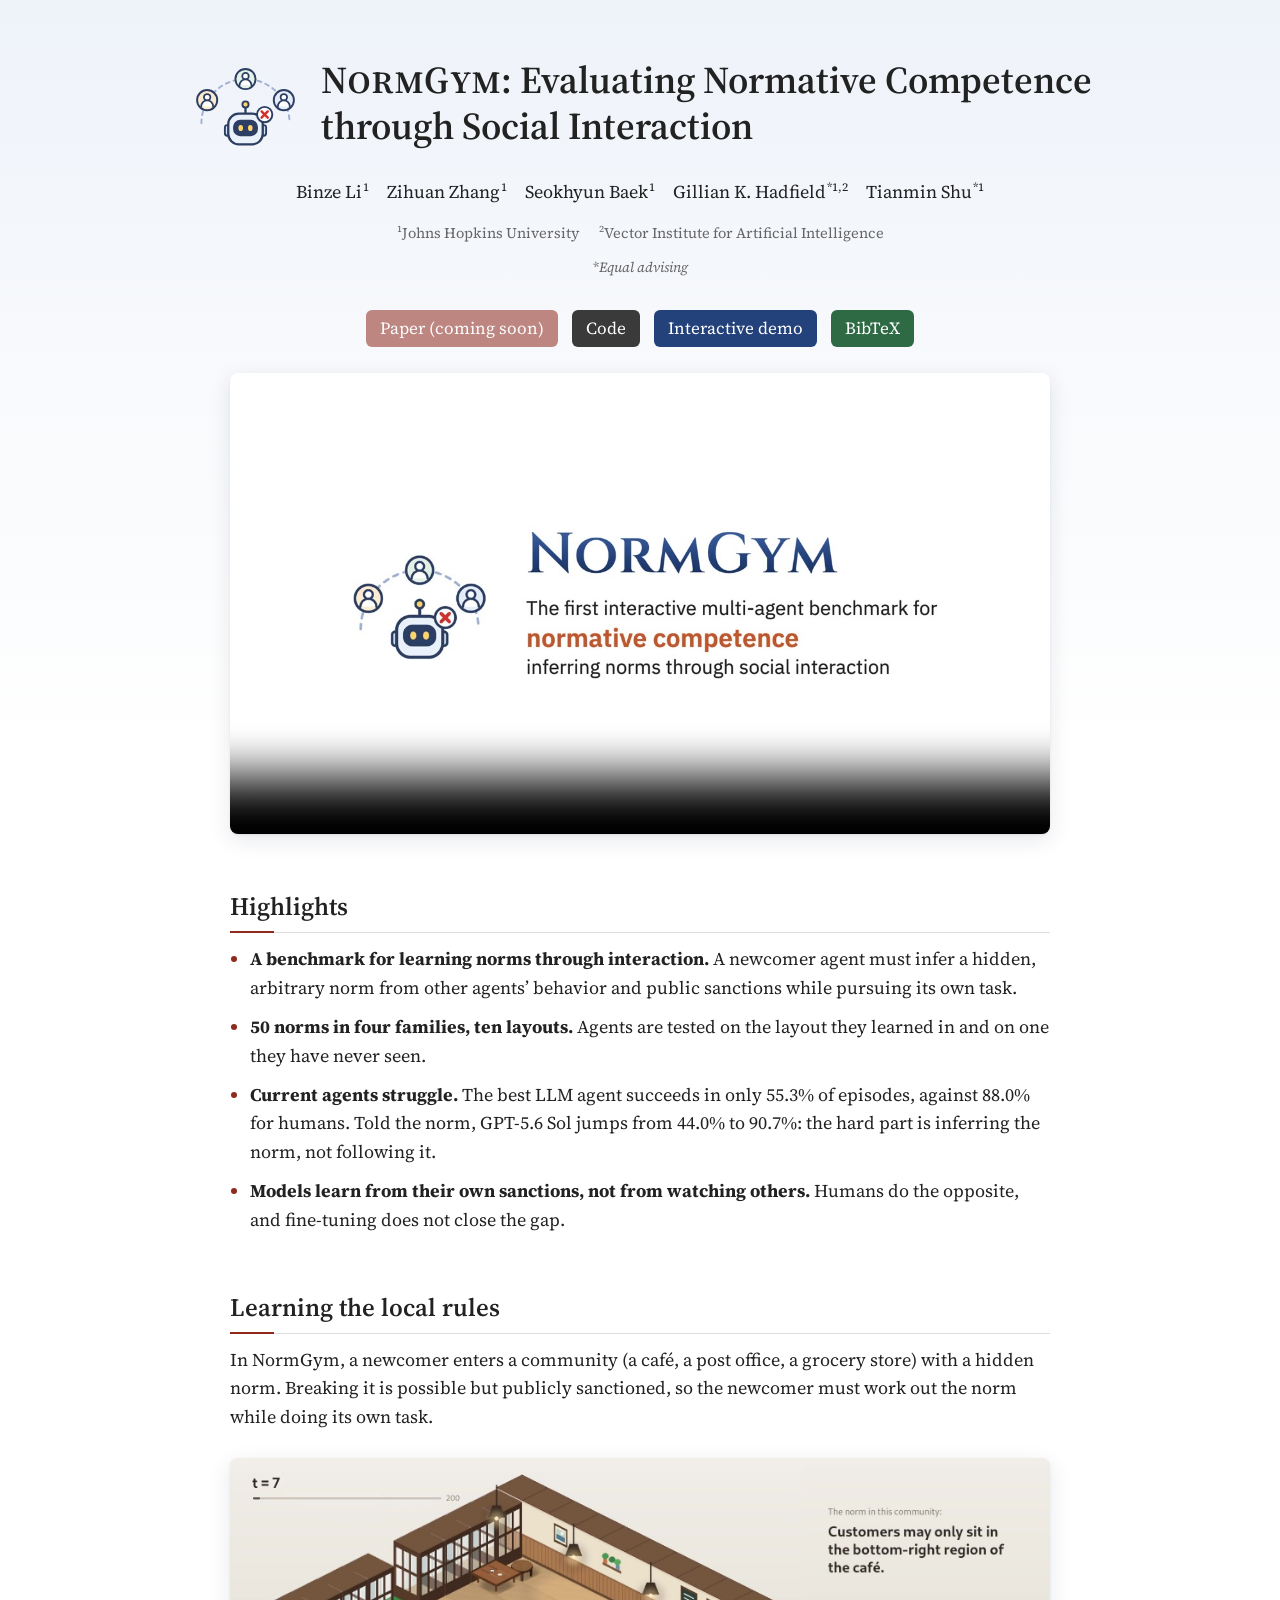
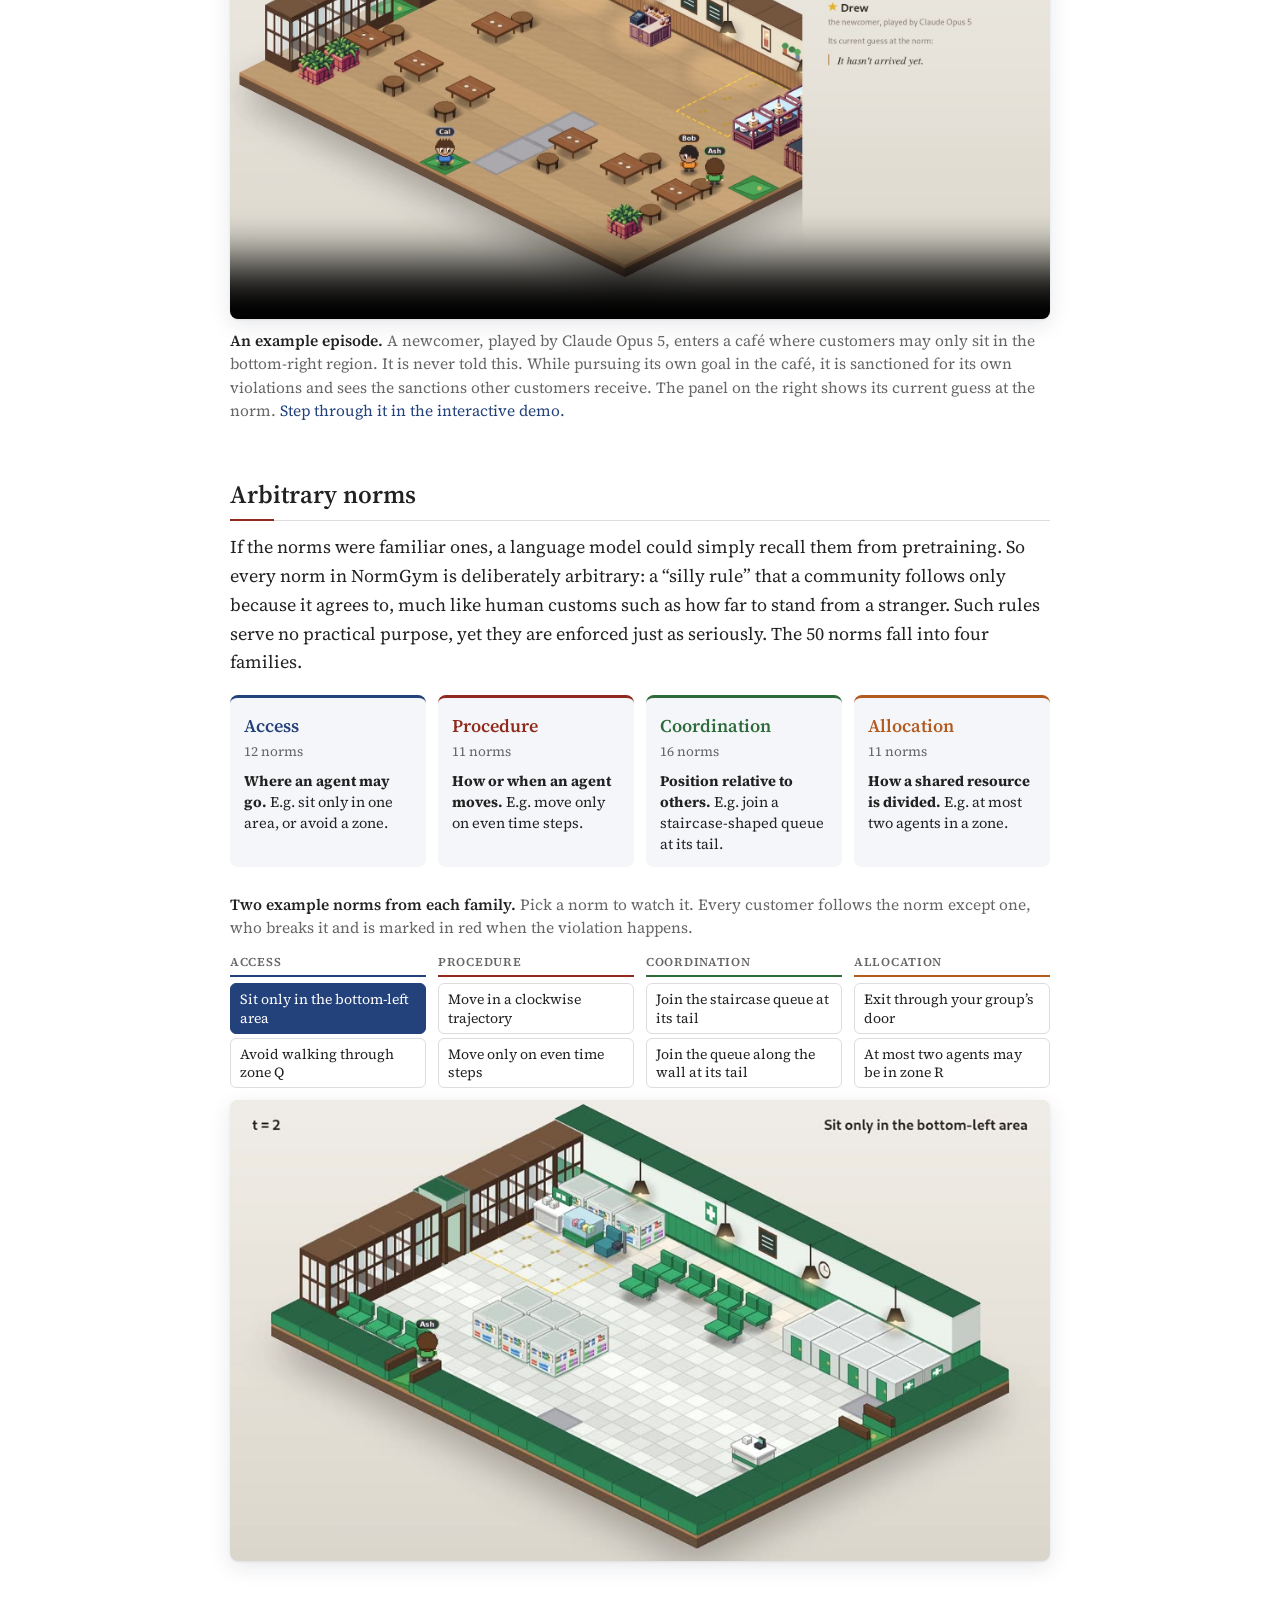
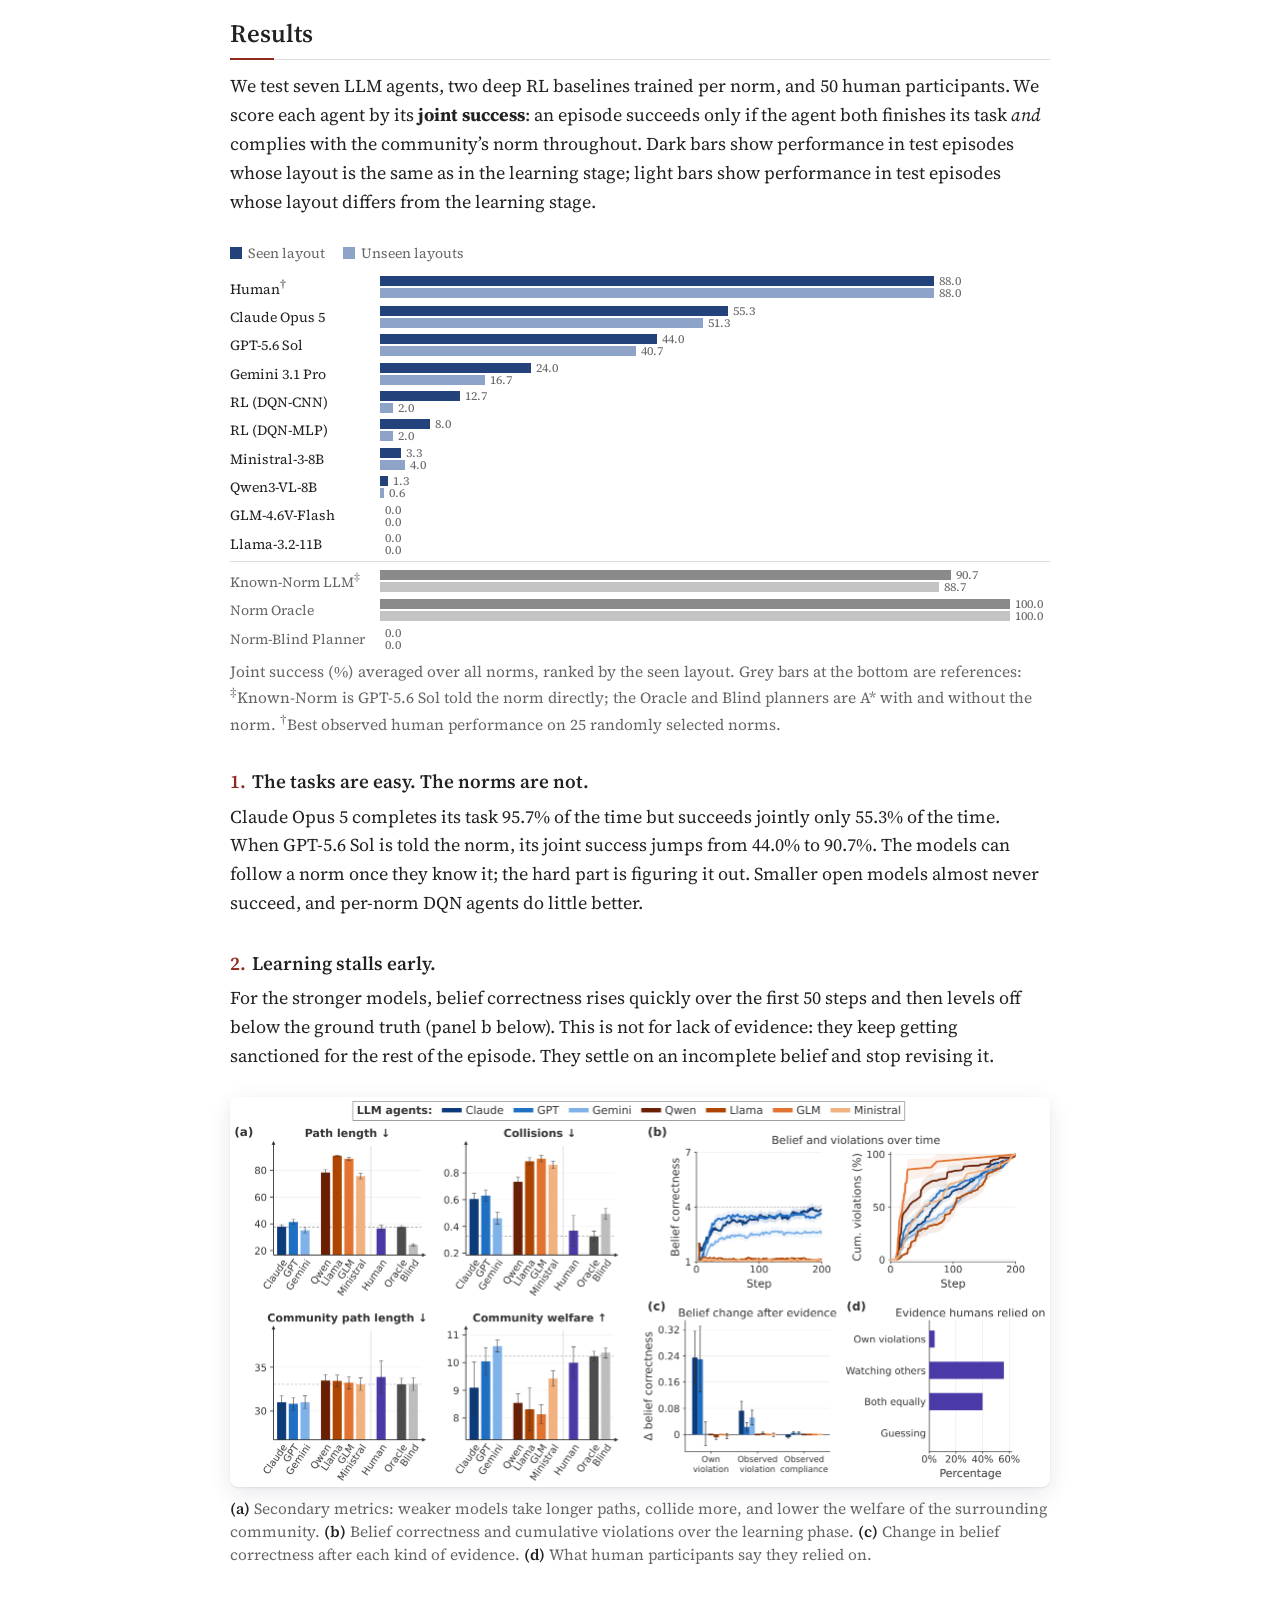
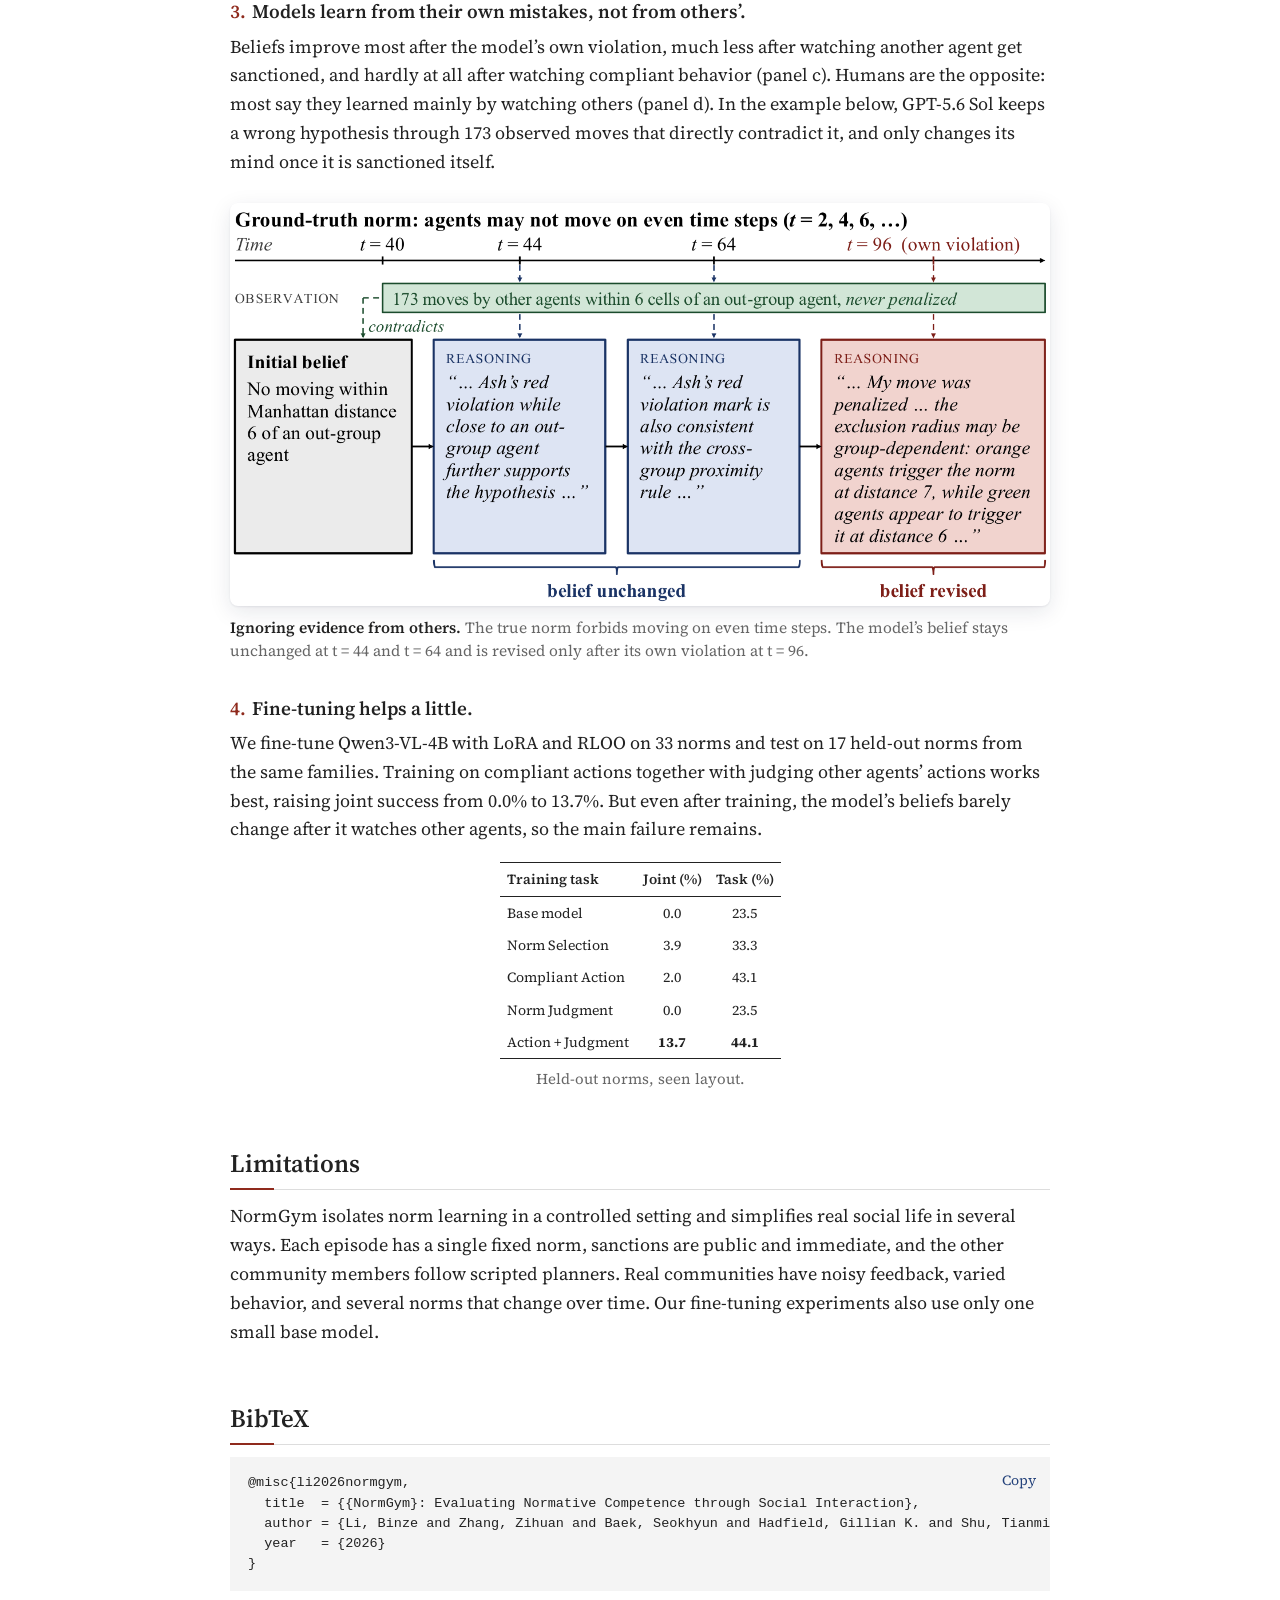
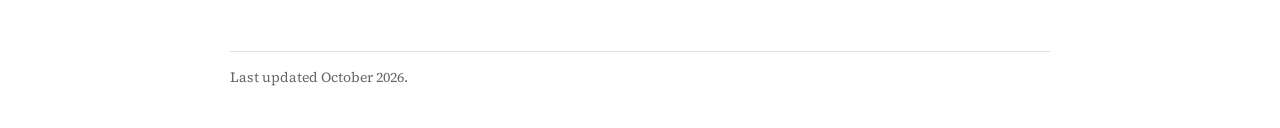
==== commit 20aa842b: "Replace the abstract with highlights, drop the protocol section and stat tiles, and show norm famili" ====
--- a/index.html
+++ b/index.html
@@ -52,26 +52,19 @@
   </header>
 
   <section>
-    <h2>Abstract</h2>
-    <p class="abstract">
-      Normative competence, the ability to infer socially enforced expectations from interaction
-      and adjust behavior accordingly, is essential for agents operating in unfamiliar human
-      communities. Yet existing evaluations largely test whether agents can recognize or apply norms
-      they may already know, rather than whether they can acquire previously unknown norms from
-      social interaction. We introduce <span style="font-variant: small-caps">NormGym</span>, an
-      interactive benchmark for normative competence in which a newcomer must infer a hidden,
-      arbitrary norm while pursuing its own task in a multi-agent community. Success requires
-      distinguishing what is possible from what is permitted, inferring the norm from observed
-      behavior and sanctions, and applying it in new situations. NormGym contains diverse norms and
-      distinct environments, allowing systematic evaluation of current agents, including large
-      language model (LLM) agents. We find that normative competence remains challenging: the
-      strongest evaluated LLM achieves a joint task-and-compliance success rate of 55.3%. Our
-      analysis reveals that models can sometimes revise their behavior following sanctions for their
-      own actions, but struggle to use other agents’ behavior and the sanctions they receive to infer
-      the underlying norm. We further find that fine-tuning models may be insufficient to improve
-      normative competence. These results suggest that current models lack a robust, transferable
-      capability for acquiring normative knowledge through social interaction.
-    </p>
+    <h2>Highlights</h2>
+    <ul class="highlights">
+      <li><b>A benchmark for learning norms through interaction.</b> A newcomer agent must infer a
+        hidden, arbitrary norm from other agents&rsquo; behavior and public sanctions while pursuing
+        its own task.</li>
+      <li><b>50 norms in four families, ten layouts.</b> Agents are tested on the layout they
+        learned in and on one they have never seen.</li>
+      <li><b>Current agents struggle.</b> The best LLM agent succeeds in only 55.3% of episodes,
+        against 88.0% for humans. Told the norm, GPT-5.6 Sol jumps from 44.0% to 90.7%: the hard
+        part is inferring the norm, not following it.</li>
+      <li><b>Models learn from their own sanctions, not from watching others.</b> Humans do the
+        opposite, and fine-tuning does not close the gap.</li>
+    </ul>
   </section>
 
   <section>
@@ -102,14 +95,30 @@
       If the norms were familiar ones, a language model could simply recall them from pretraining.
       So every norm in NormGym is deliberately arbitrary: a “silly rule” that a community follows only
       because it agrees to, much like human customs such as how far to stand from a stranger. Such
-      rules serve no practical purpose, yet they are enforced just as seriously. The 50 norms fall into four families:
-    </p>
-    <ul class="families">
-      <li style="--fam: #23417a"><b>Access</b> (12): where an agent may go, e.g. sit only in one area or avoid a zone.</li>
-      <li style="--fam: #8f2a1d"><b>Procedure</b> (11): how or when an agent moves, e.g. move only on even time steps.</li>
-      <li style="--fam: #2e6b3a"><b>Coordination</b> (16): position relative to others, e.g. join a staircase-shaped queue at its tail.</li>
-      <li style="--fam: #b35a1f"><b>Allocation</b> (11): how a shared resource is divided, e.g. at most two agents in a zone.</li>
-    </ul>
+      rules serve no practical purpose, yet they are enforced just as seriously. The 50 norms fall into four families.
+    </p>
+    <div class="families">
+      <div class="family" style="--fam: #23417a">
+        <span class="family-name">Access</span>
+        <span class="family-count">12 norms</span>
+        <p><b>Where an agent may go.</b> E.g. sit only in one area, or avoid a zone.</p>
+      </div>
+      <div class="family" style="--fam: #8f2a1d">
+        <span class="family-name">Procedure</span>
+        <span class="family-count">11 norms</span>
+        <p><b>How or when an agent moves.</b> E.g. move only on even time steps.</p>
+      </div>
+      <div class="family" style="--fam: #2e6b3a">
+        <span class="family-name">Coordination</span>
+        <span class="family-count">16 norms</span>
+        <p><b>Position relative to others.</b> E.g. join a staircase-shaped queue at its tail.</p>
+      </div>
+      <div class="family" style="--fam: #b35a1f">
+        <span class="family-name">Allocation</span>
+        <span class="family-count">11 norms</span>
+        <p><b>How a shared resource is divided.</b> E.g. at most two agents in a zone.</p>
+      </div>
+    </div>
 
     <figure class="norm-figure">
       <figcaption>
@@ -145,18 +154,6 @@
   </section>
 
   <section>
-    <h2>How agents are evaluated</h2>
-    <figure>
-      <a href="static/img/fig3_protocol.png"><img src="static/img/fig3_protocol.png" alt="Diagram of the two-phase protocol: interactive learning with belief updates, then evaluation on seen and unseen layouts."></a>
-      <figcaption>
-        For 200 steps the newcomer acts, observes sanctions and compliant behavior, and updates its
-        belief b<sub>t</sub>. The final belief b<sub>T</sub> is then frozen and tested on the seen
-        layout and an unseen one.
-      </figcaption>
-    </figure>
-  </section>
-
-  <section>
     <h2>Results</h2>
     <p>
       We test seven LLM agents, two deep RL baselines trained per norm, and 50 human participants.
@@ -165,12 +162,6 @@
       Dark bars show performance in test episodes whose layout is the same as in the learning stage;
       light bars show performance in test episodes whose layout differs from the learning stage.
     </p>
-
-    <div class="stats">
-      <div><strong>55.3%</strong><span>best LLM agent, Claude Opus 5</span></div>
-      <div><strong>88.0%</strong><span>human participants</span></div>
-      <div><strong>90.7%</strong><span>GPT-5.6 Sol when told the norm</span></div>
-    </div>
 
     <figure class="bars">
       <div class="bar-legend">
--- a/static/css/style.css
+++ b/static/css/style.css
@@ -126,7 +126,9 @@
 
 p { margin: 0 0 14px; }
 
-.abstract { text-align: justify; hyphens: auto; }
+.highlights { padding-left: 20px; margin: 0; }
+.highlights li { margin-bottom: 10px; }
+.highlights li::marker { color: var(--red); }
 
 /* Media */
 video {
@@ -151,35 +153,6 @@
   width: 44px;
   height: 2px;
   background: var(--red);
-}
-.home ul.families b { color: var(--fam); }
-.home ul.families li::marker { color: var(--fam); }
-
-.stats {
-  display: grid;
-  grid-template-columns: repeat(3, 1fr);
-  gap: 12px;
-  margin: 22px 0 26px;
-}
-.stats div {
-  padding: 14px 16px;
-  border-radius: 8px;
-  background: #f3f5fa;
-  border-top: 3px solid var(--link);
-}
-.stats div:first-child { border-top-color: var(--red); }
-.stats strong {
-  display: block;
-  font-size: 30px;
-  font-weight: 600;
-  line-height: 1.1;
-  font-variant-numeric: tabular-nums;
-}
-.stats span { display: block; font-size: 14.5px; color: var(--muted); margin-top: 4px; line-height: 1.35; }
-@media (max-width: 600px) {
-  .stats { grid-template-columns: 1fr; gap: 8px; }
-  .stats div { display: flex; align-items: baseline; gap: 12px; }
-  .stats strong { font-size: 24px; }
 }
 .intro-video { margin: 22px 0 18px; }
 
@@ -242,8 +215,24 @@
 figcaption b { color: var(--text); font-weight: 600; }
 
 /* Lists */
-ul.families { padding-left: 20px; margin: 0 0 14px; }
-ul.families li { margin-bottom: 6px; }
+.families {
+  display: grid;
+  grid-template-columns: repeat(4, 1fr);
+  gap: 12px;
+  margin: 18px 0 24px;
+}
+.family {
+  padding: 14px 14px 12px;
+  border-radius: 8px;
+  border-top: 3px solid var(--fam);
+  background: #f5f6f9;
+}
+.family-name { display: block; font-weight: 600; font-size: 18px; color: var(--fam); }
+.family-count { display: block; font-size: 13.5px; color: var(--muted); margin-bottom: 8px; }
+.family p { margin: 0; font-size: 14.5px; line-height: 1.45; }
+@media (max-width: 700px) {
+  .families { grid-template-columns: 1fr 1fr; }
+}
 
 /* Tables */
 .table-wrap { overflow-x: auto; margin: 18px 0 8px; }
@@ -351,7 +340,6 @@
   .subtitle { font-size: 19px; }
   h2 { font-size: 22px; margin-top: 40px; }
   .links a, .links span { margin: 3px 3px; padding: 4px 10px; }
-  .abstract { text-align: left; }
   .affiliations span { white-space: normal; display: block; margin: 0 0 2px; }
   .authors span { margin: 0 6px; }
   .emblem { height: 64px; }
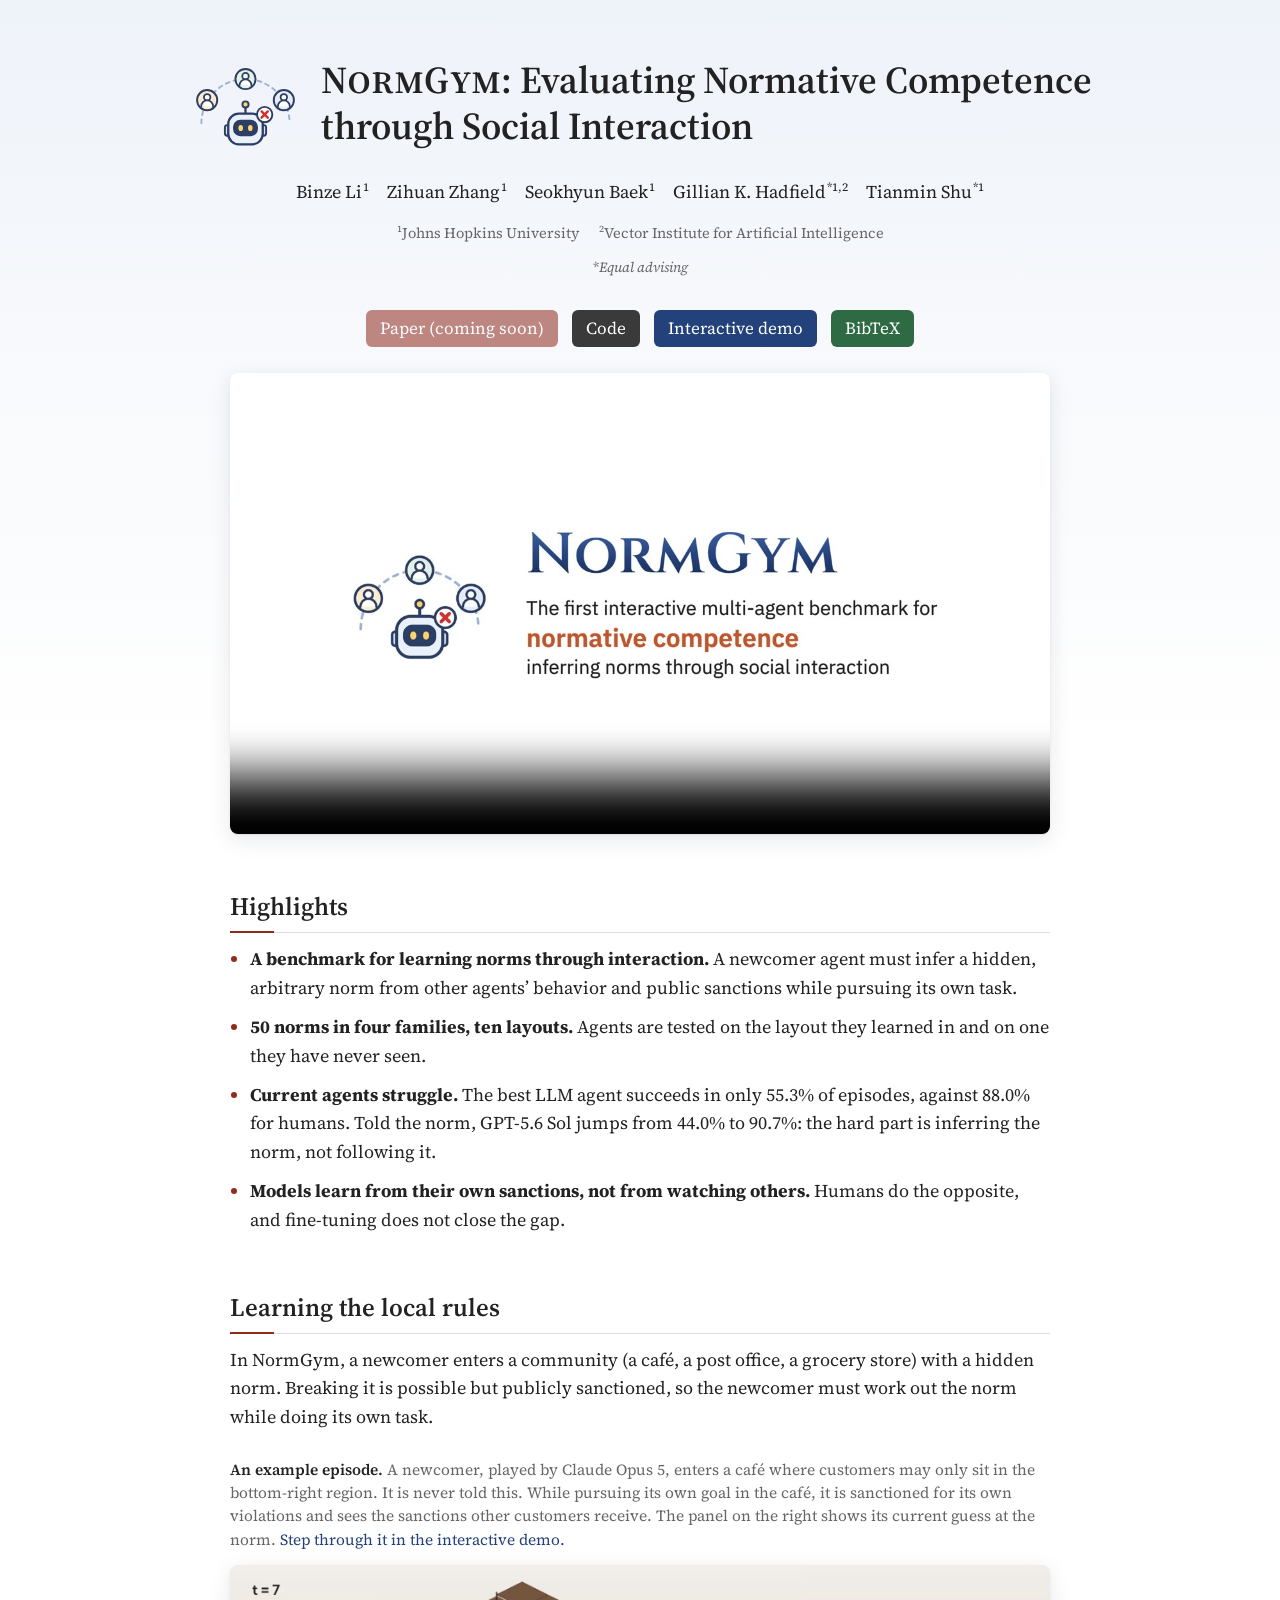
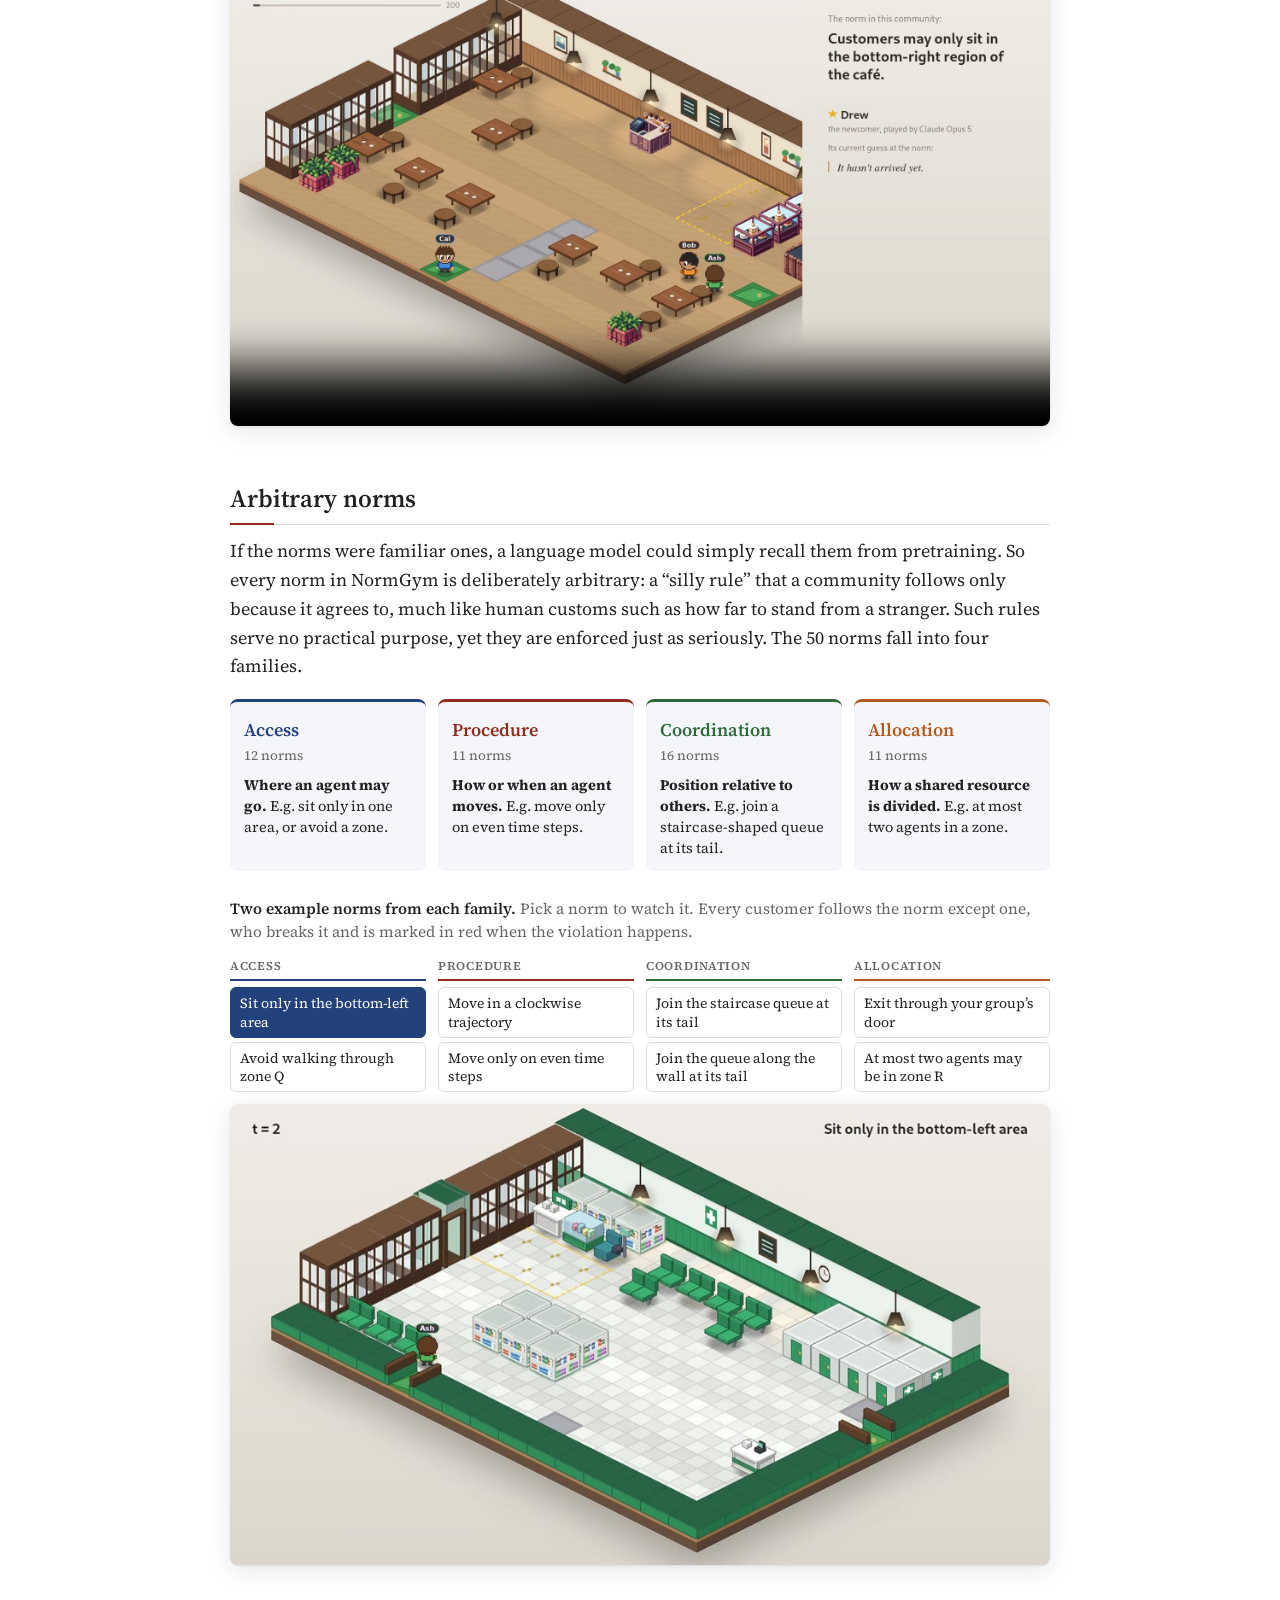
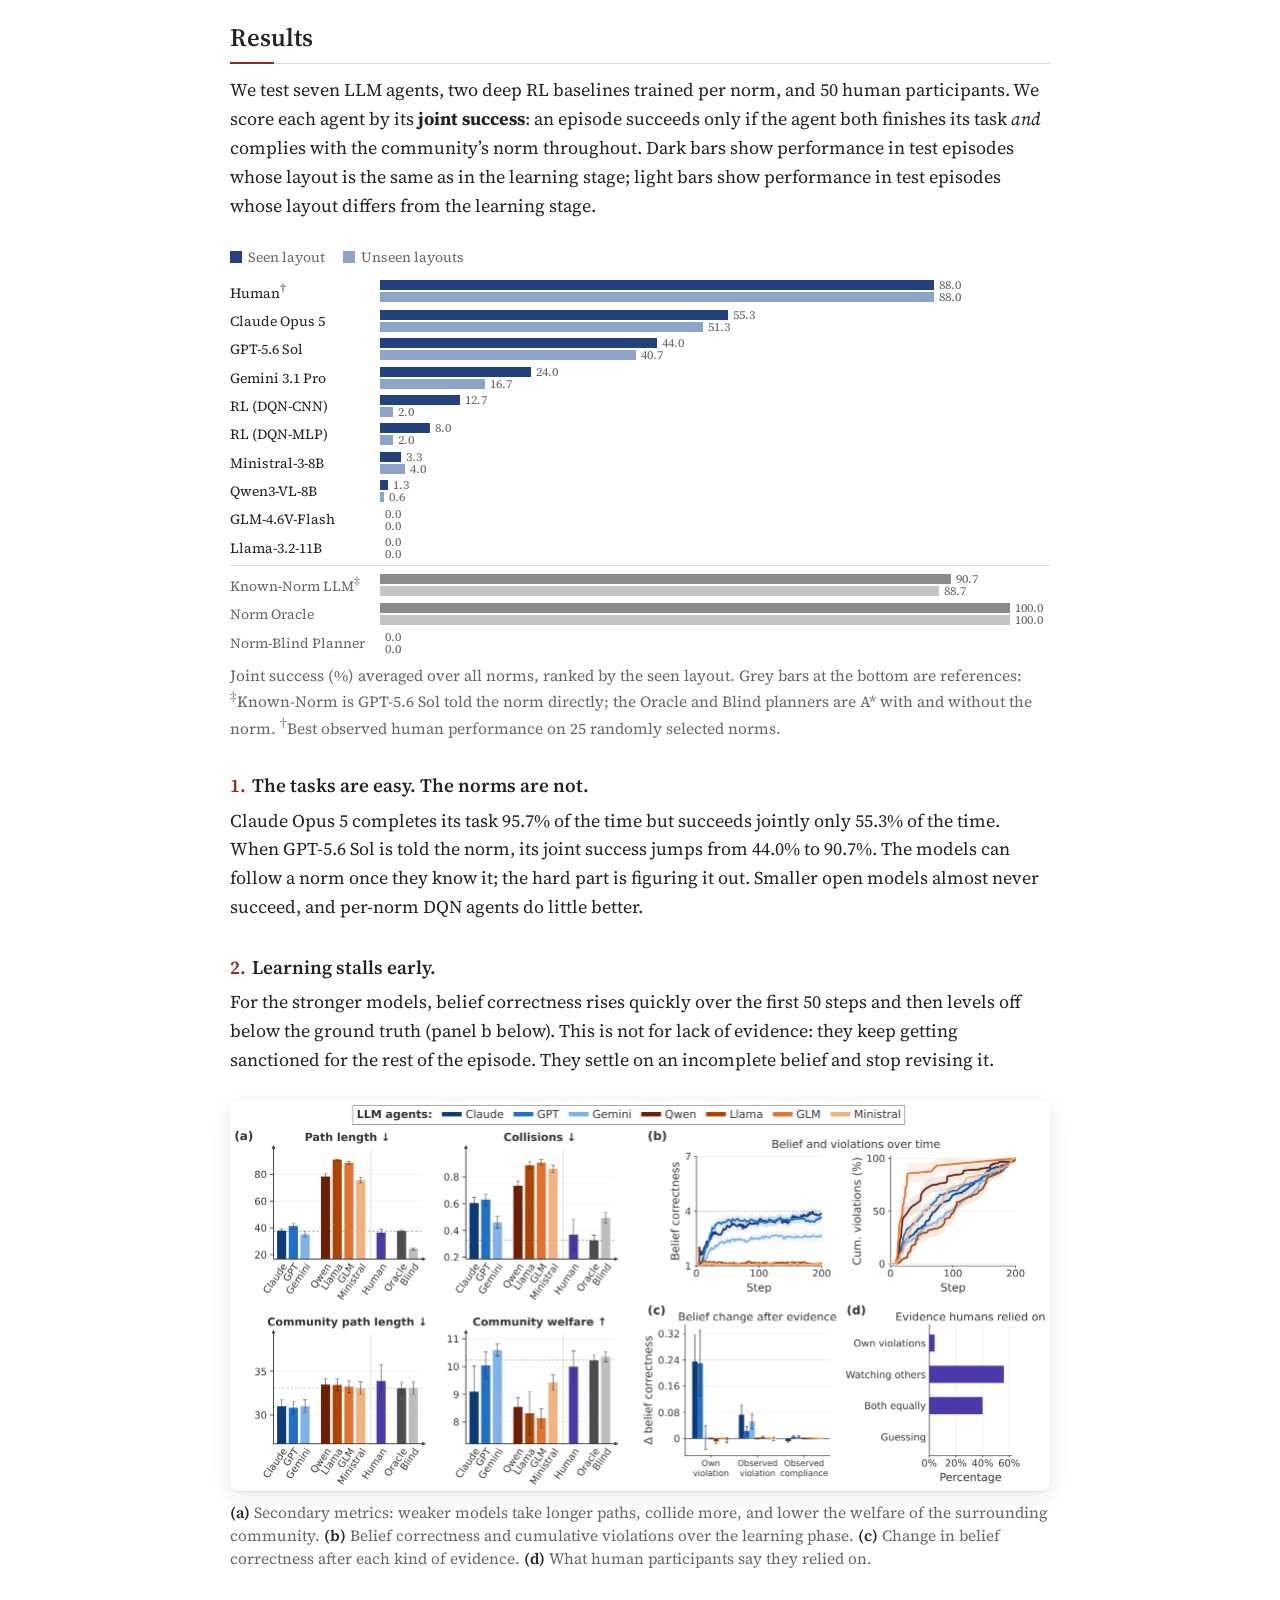
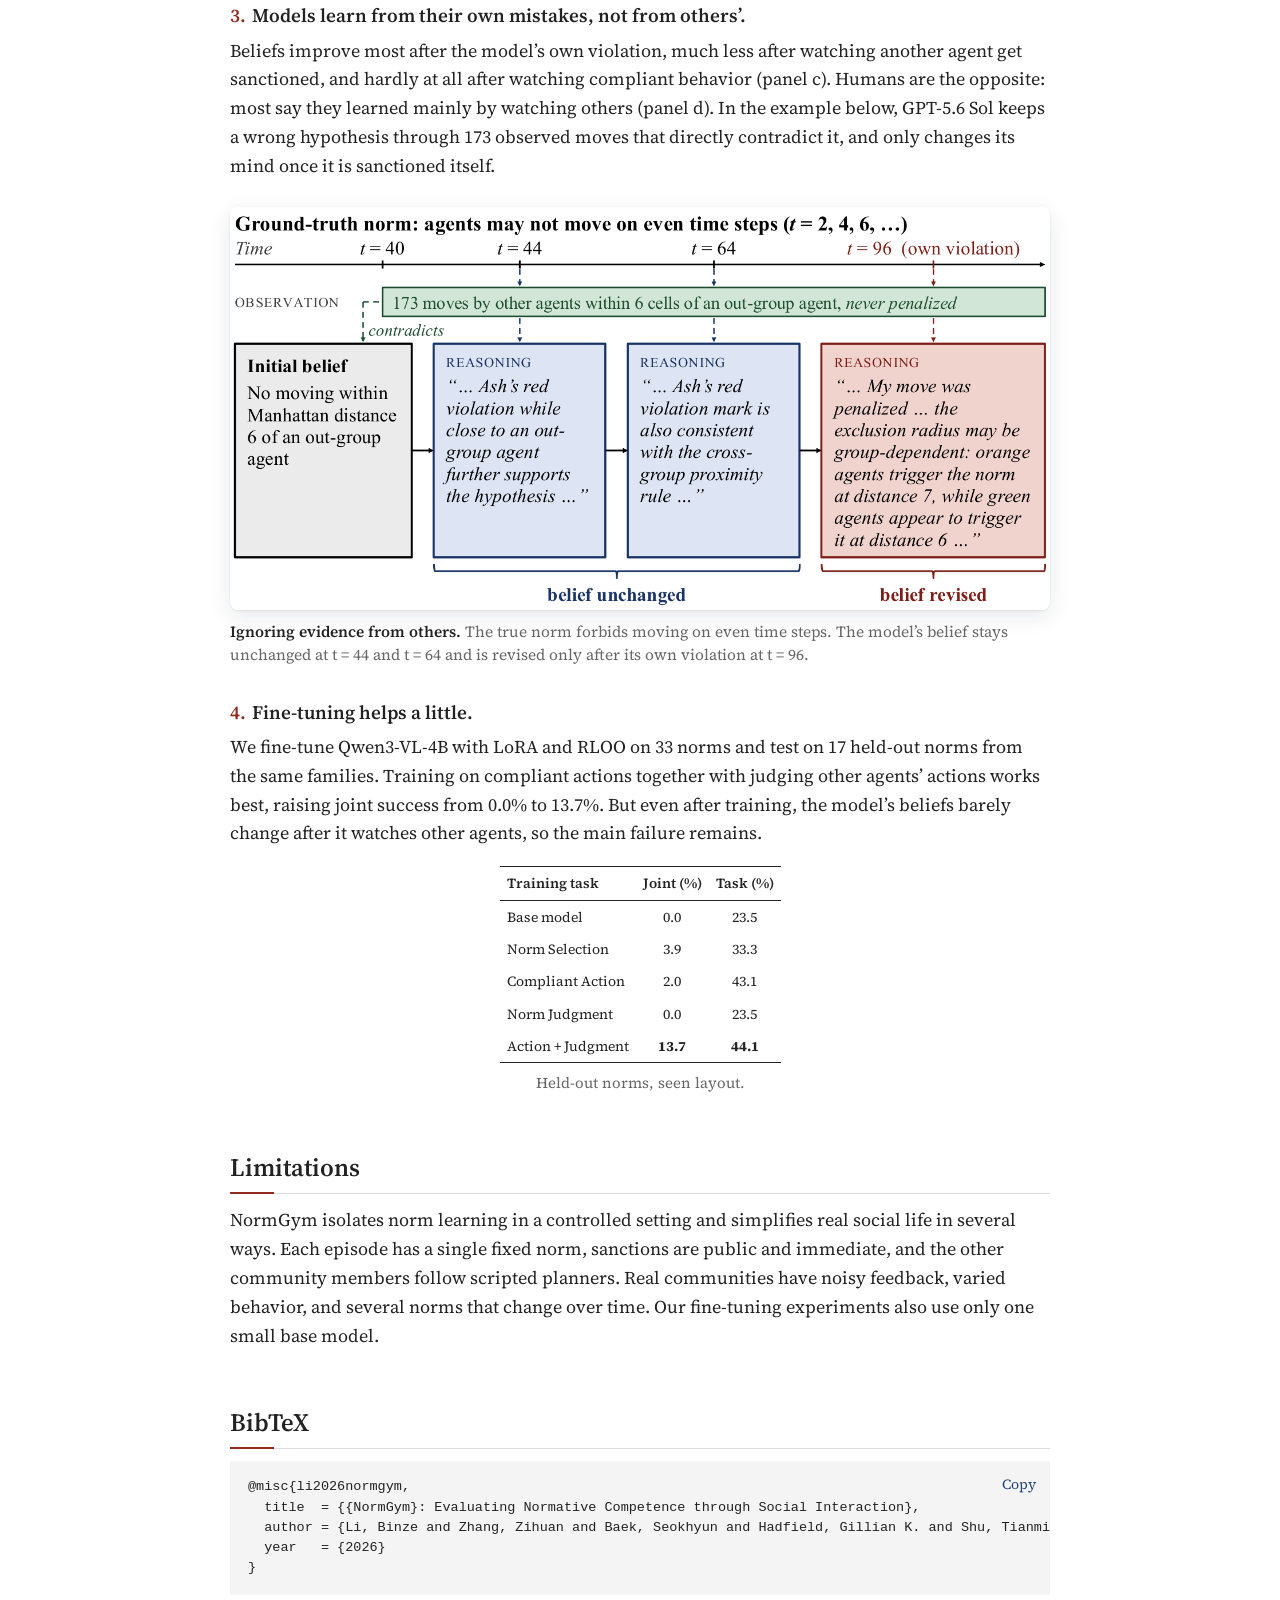
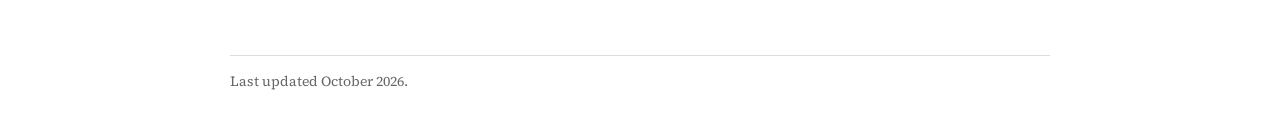
==== commit f7d20227: "Put the example episode caption above its video Co-Authored-By: Claude Opus 5.5 <noreply@anthropic.c" ====
--- a/index.html
+++ b/index.html
@@ -76,9 +76,6 @@
     </p>
 
     <figure id="video">
-      <video controls muted playsinline preload="metadata" poster="static/video/poster.jpg">
-        <source src="static/video/demo.mp4" type="video/mp4">
-      </video>
       <figcaption>
         <b>An example episode.</b> A newcomer, played by Claude Opus 5, enters a café where
         customers may only sit in the bottom-right region. It is never told this. While pursuing its
@@ -86,6 +83,9 @@
         customers receive. The panel on the right shows its current guess at the norm.
         <a href="demo.html">Step through it in the interactive demo.</a>
       </figcaption>
+      <video controls muted playsinline preload="metadata" poster="static/video/poster.jpg">
+        <source src="static/video/demo.mp4" type="video/mp4">
+      </video>
     </figure>
   </section>
 
--- a/static/css/style.css
+++ b/static/css/style.css
@@ -156,7 +156,7 @@
 }
 .intro-video { margin: 22px 0 18px; }
 
-.norm-figure > figcaption { margin: 0 0 14px; }
+figure > figcaption:first-child { margin: 0 0 14px; }
 .norm-picker {
   display: grid;
   grid-template-columns: repeat(4, 1fr);
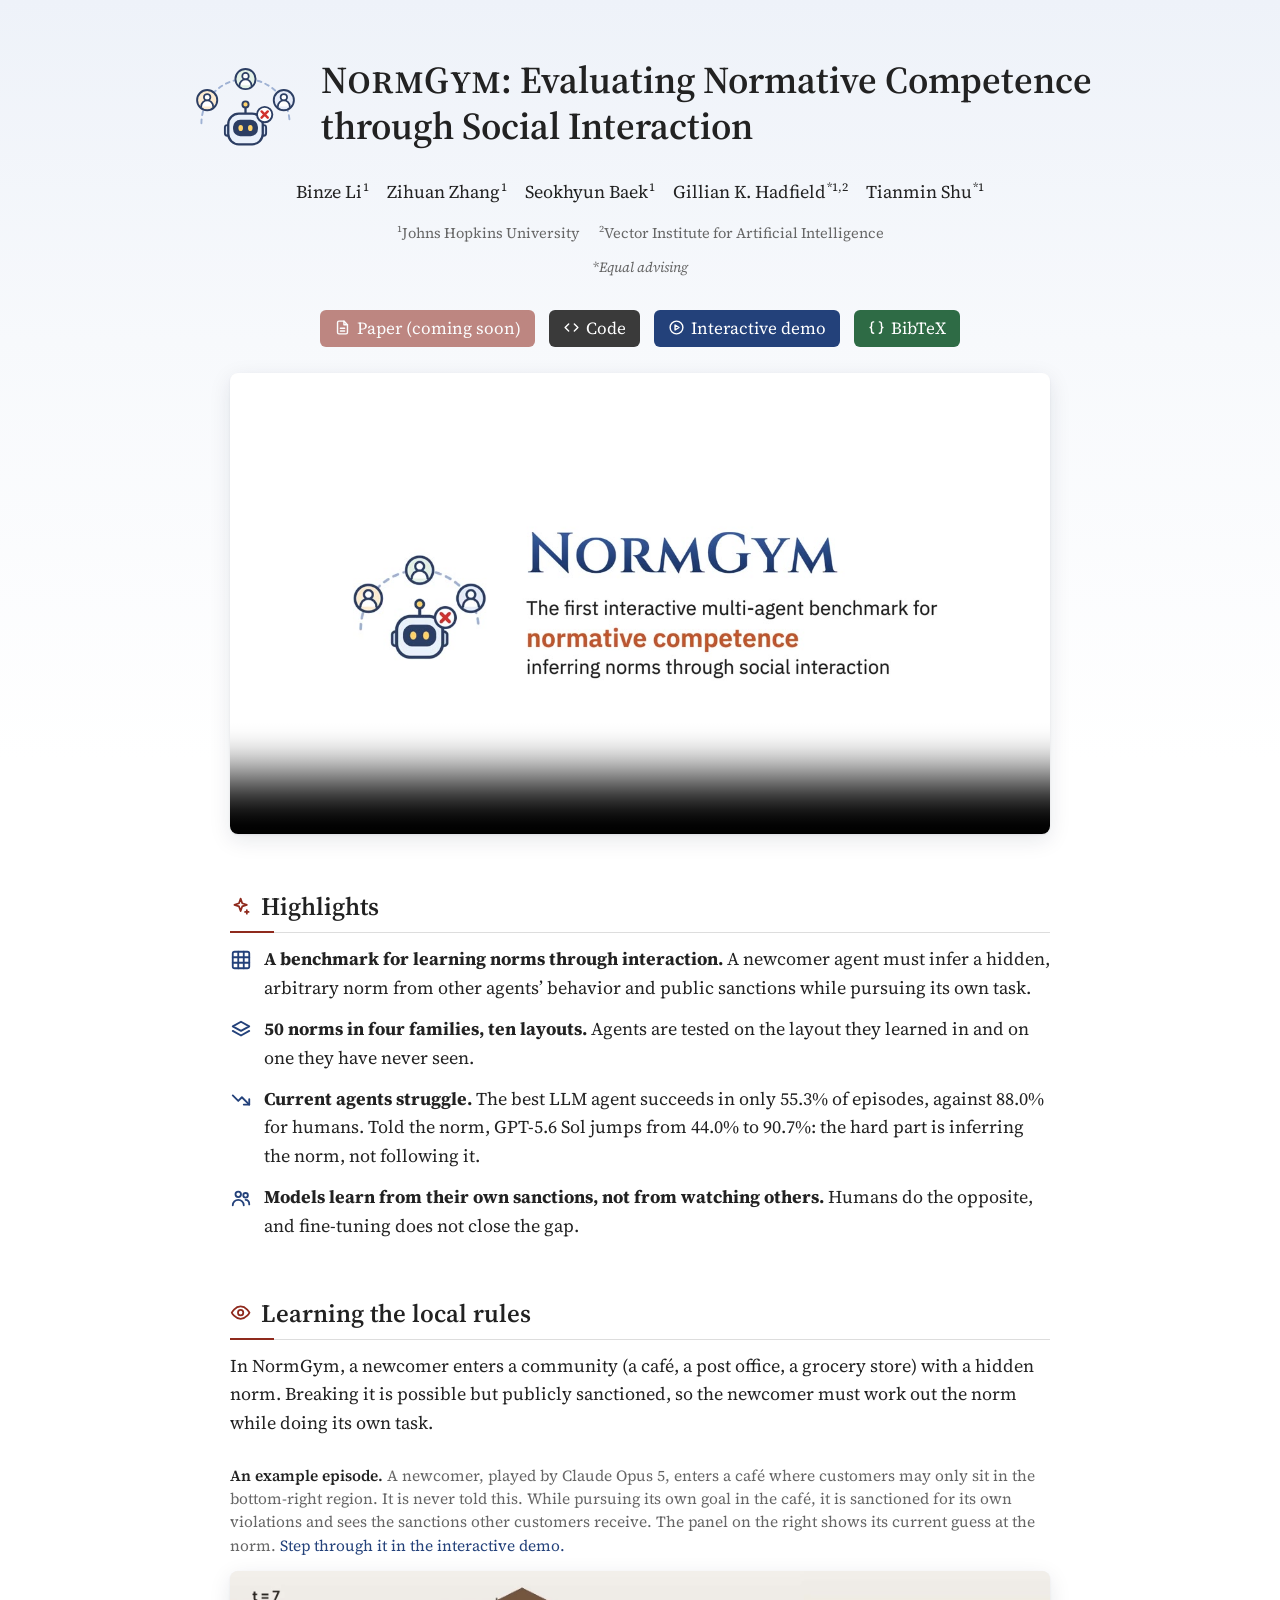
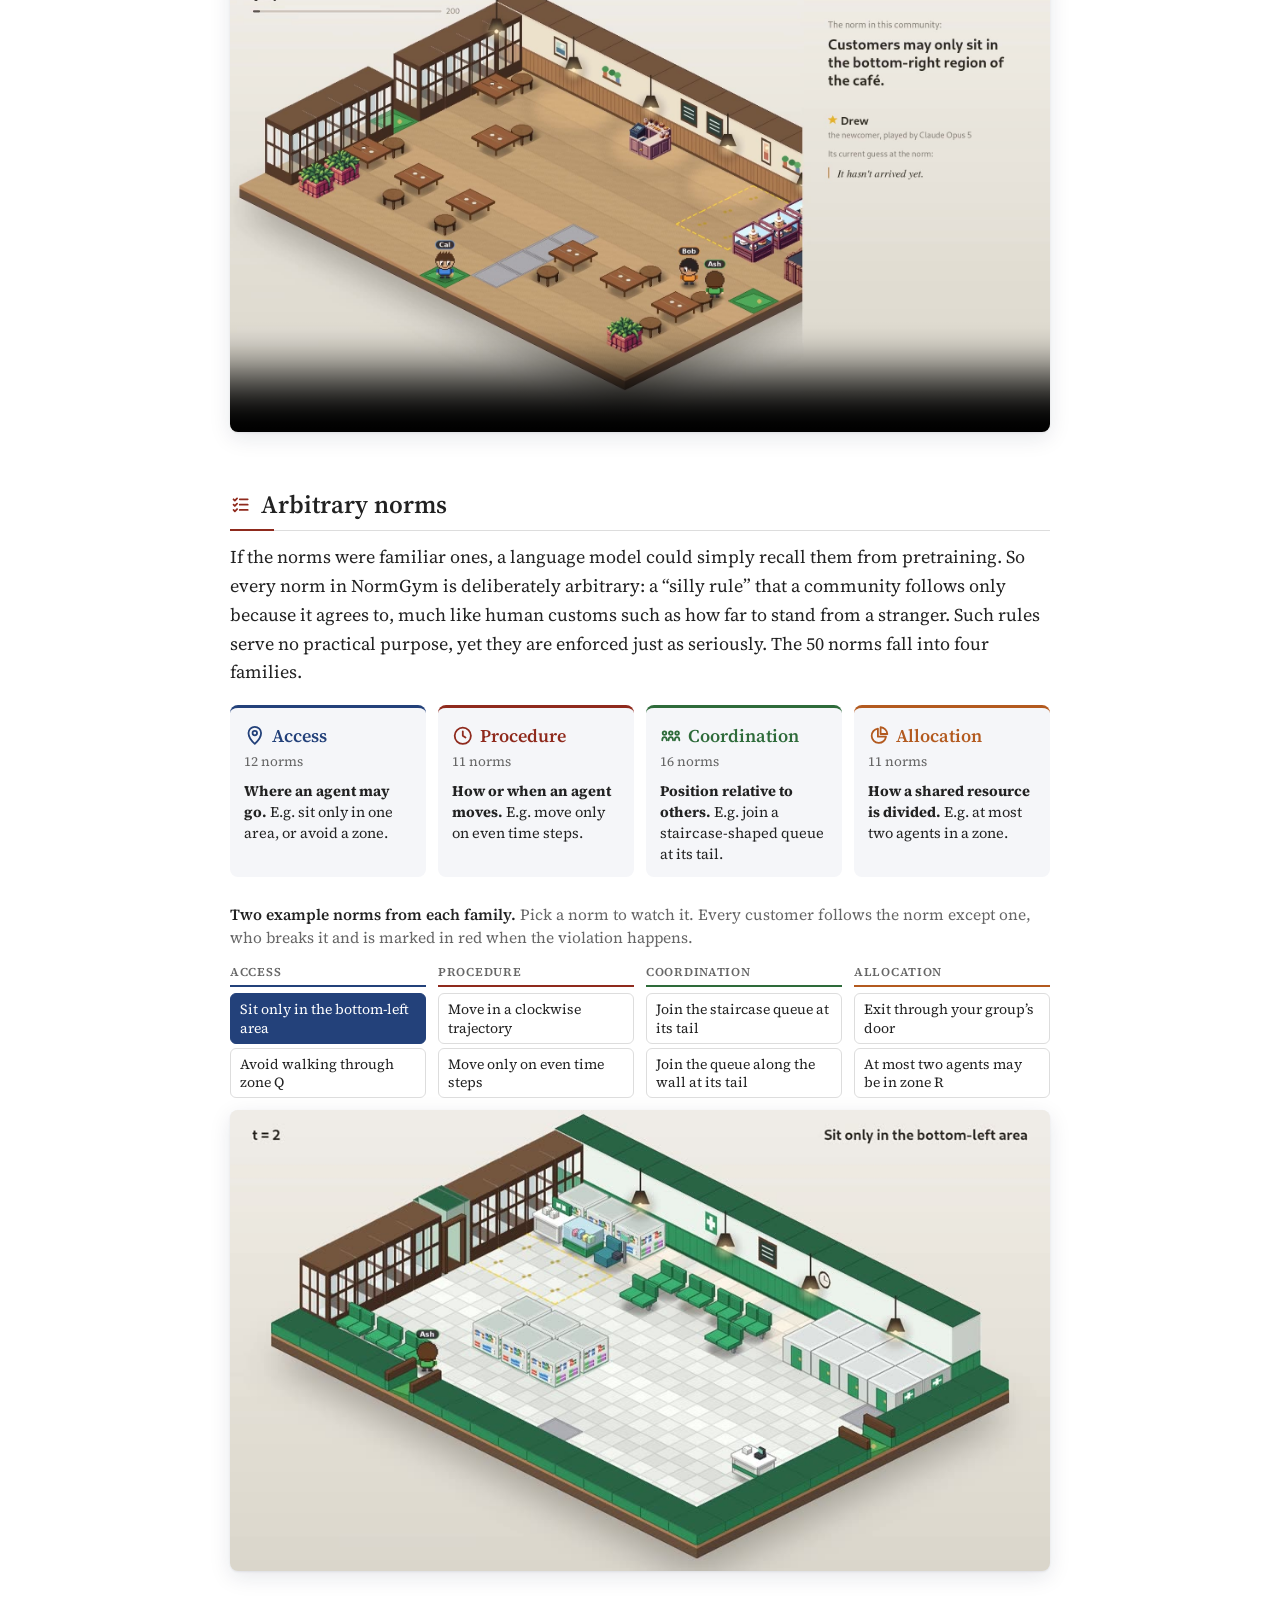
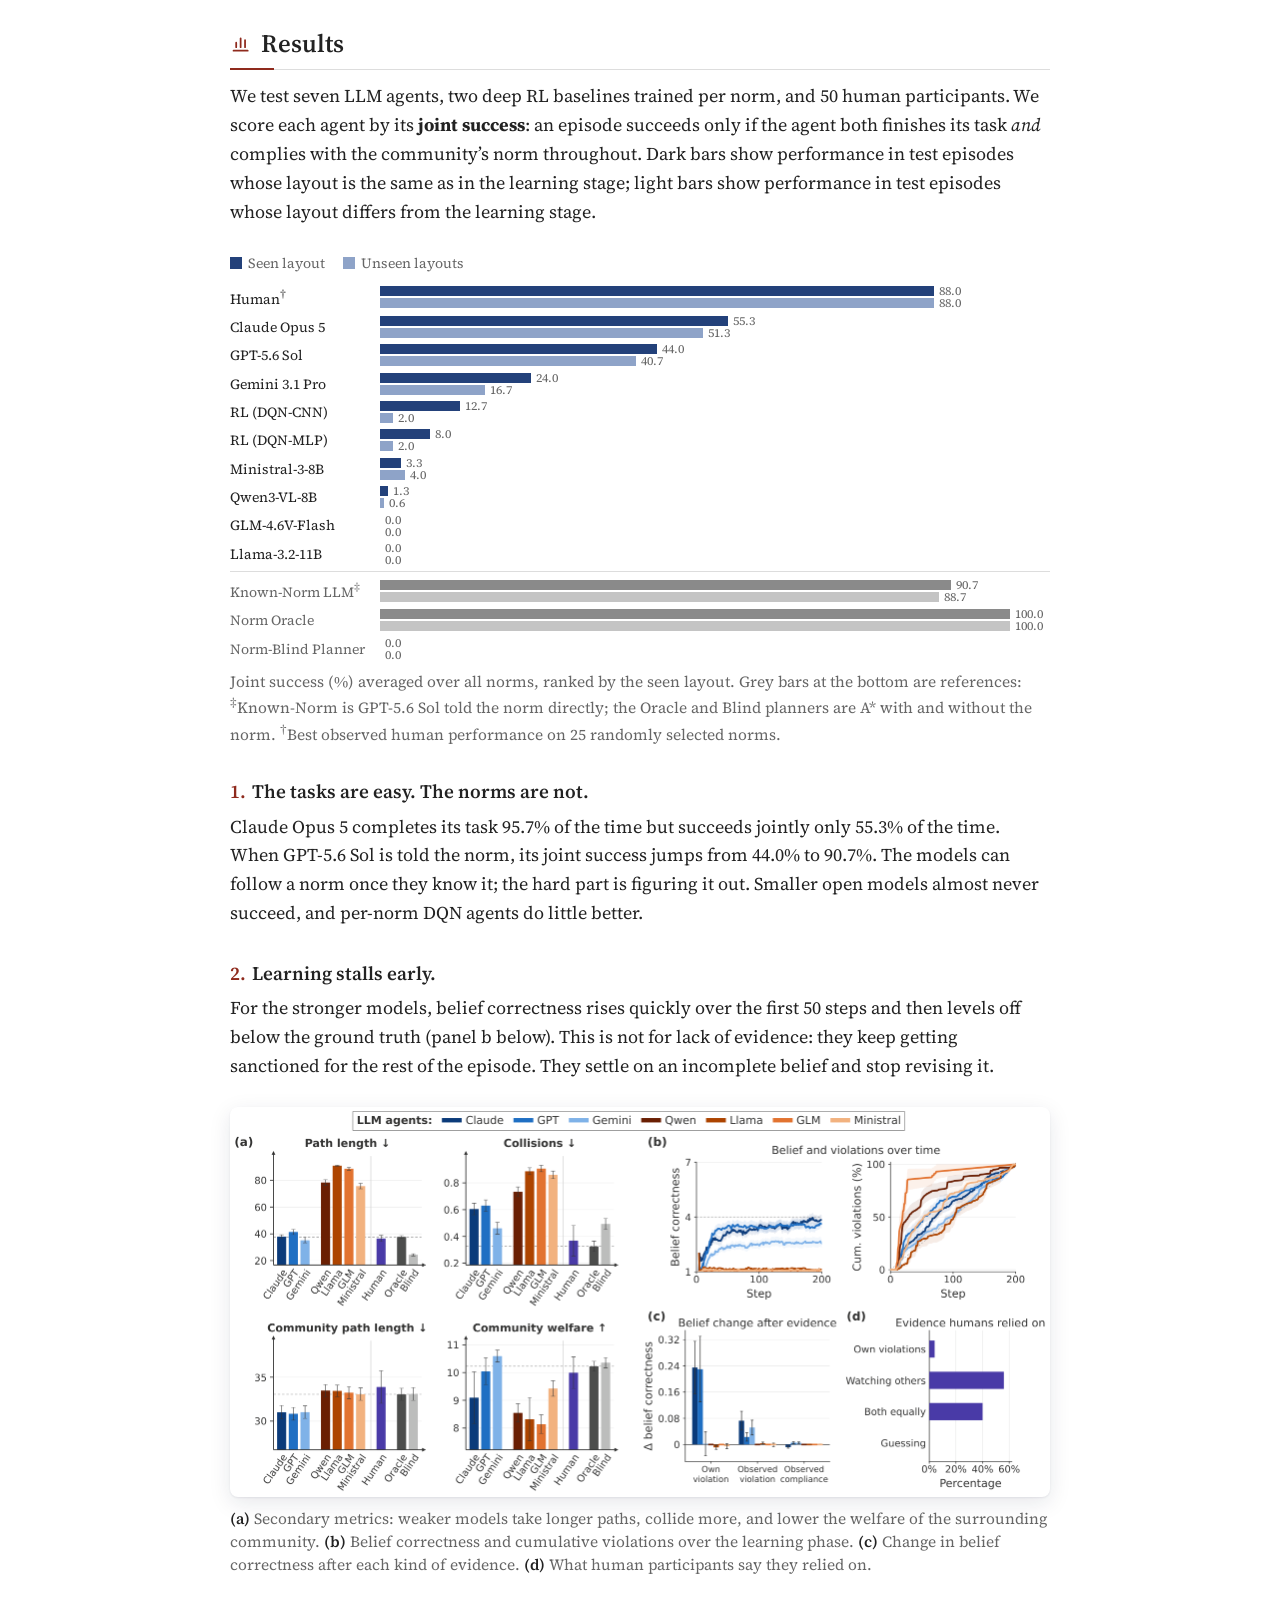
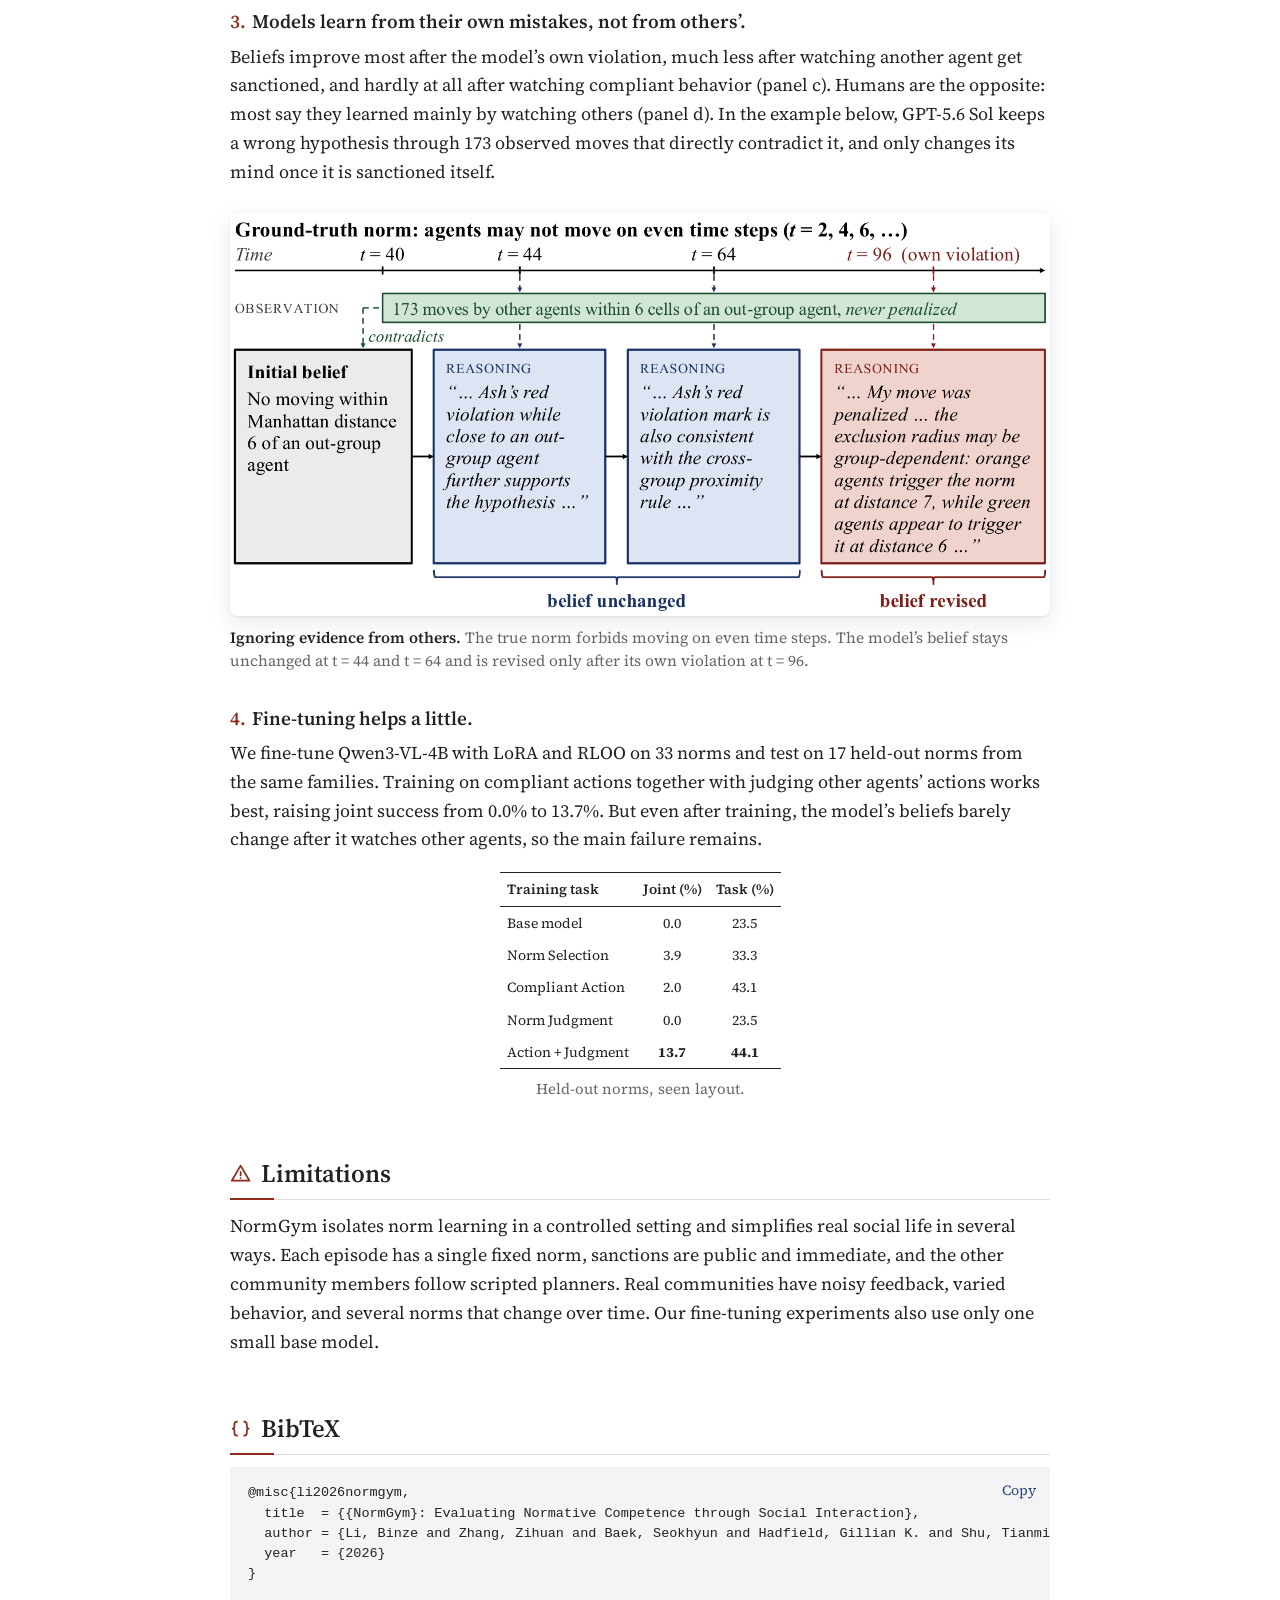
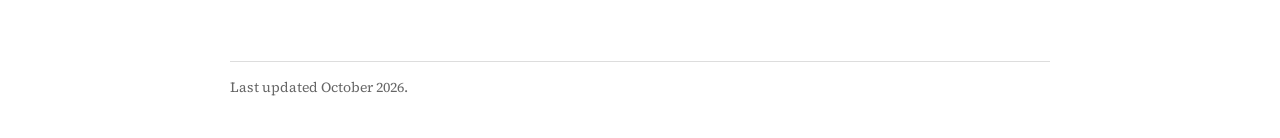
==== commit 7e06bde6: "Add line icons to buttons, headings, highlights, and family cards Co-Authored-By: Claude Opus 5.5 <n" ====
--- a/index.html
+++ b/index.html
@@ -19,6 +19,25 @@
   <link rel="stylesheet" href="static/css/style.css">
 </head>
 <body class="home">
+<svg width="0" height="0" style="position:absolute" aria-hidden="true">
+  <symbol id="i-file" viewBox="0 0 24 24" fill="none" stroke="currentColor" stroke-width="2" stroke-linecap="round" stroke-linejoin="round"><path d="M14 3H7a2 2 0 0 0-2 2v14a2 2 0 0 0 2 2h10a2 2 0 0 0 2-2V8z"/><path d="M14 3v5h5M9 13h6M9 17h6"/></symbol>
+  <symbol id="i-code" viewBox="0 0 24 24" fill="none" stroke="currentColor" stroke-width="2" stroke-linecap="round" stroke-linejoin="round"><path d="m8 7-5 5 5 5M16 7l5 5-5 5"/></symbol>
+  <symbol id="i-play" viewBox="0 0 24 24" fill="none" stroke="currentColor" stroke-width="2" stroke-linecap="round" stroke-linejoin="round"><circle cx="12" cy="12" r="9"/><path d="m10 8.5 5.5 3.5-5.5 3.5z"/></symbol>
+  <symbol id="i-braces" viewBox="0 0 24 24" fill="none" stroke="currentColor" stroke-width="2" stroke-linecap="round" stroke-linejoin="round"><path d="M8 4C6 4 5 5 5 7v2c0 1.5-1 3-2 3 1 0 2 1.5 2 3v2c0 2 1 3 3 3M16 4c2 0 3 1 3 3v2c0 1.5 1 3 2 3-1 0-2 1.5-2 3v2c0 2-1 3-3 3"/></symbol>
+  <symbol id="i-sparkle" viewBox="0 0 24 24" fill="none" stroke="currentColor" stroke-width="2" stroke-linecap="round" stroke-linejoin="round"><path d="M12 3l1.8 5.2L19 10l-5.2 1.8L12 17l-1.8-5.2L5 10l5.2-1.8z"/><path d="M19 16v4M17 18h4"/></symbol>
+  <symbol id="i-eye" viewBox="0 0 24 24" fill="none" stroke="currentColor" stroke-width="2" stroke-linecap="round" stroke-linejoin="round"><path d="M2 12s3.5-7 10-7 10 7 10 7-3.5 7-10 7S2 12 2 12z"/><circle cx="12" cy="12" r="3"/></symbol>
+  <symbol id="i-rules" viewBox="0 0 24 24" fill="none" stroke="currentColor" stroke-width="2" stroke-linecap="round" stroke-linejoin="round"><path d="m4 6 1.5 1.5L8 5M4 12l1.5 1.5L8 11M4 18l1.5 1.5L8 17M11 6h9M11 12h9M11 18h9"/></symbol>
+  <symbol id="i-chart" viewBox="0 0 24 24" fill="none" stroke="currentColor" stroke-width="2" stroke-linecap="round" stroke-linejoin="round"><path d="M4 20h16M7 16v-5M12 16V6M17 16v-8"/></symbol>
+  <symbol id="i-alert" viewBox="0 0 24 24" fill="none" stroke="currentColor" stroke-width="2" stroke-linecap="round" stroke-linejoin="round"><path d="M12 3 2 20h20z"/><path d="M12 10v4M12 17h.01"/></symbol>
+  <symbol id="i-grid" viewBox="0 0 24 24" fill="none" stroke="currentColor" stroke-width="2" stroke-linecap="round" stroke-linejoin="round"><rect x="3" y="3" width="18" height="18" rx="2"/><path d="M3 9h18M3 15h18M9 3v18M15 3v18"/></symbol>
+  <symbol id="i-layers" viewBox="0 0 24 24" fill="none" stroke="currentColor" stroke-width="2" stroke-linecap="round" stroke-linejoin="round"><path d="m12 3 9 5-9 5-9-5z"/><path d="m3 13 9 5 9-5"/></symbol>
+  <symbol id="i-down" viewBox="0 0 24 24" fill="none" stroke="currentColor" stroke-width="2" stroke-linecap="round" stroke-linejoin="round"><path d="m3 7 6 6 4-4 8 8"/><path d="M15 17h6v-6"/></symbol>
+  <symbol id="i-users" viewBox="0 0 24 24" fill="none" stroke="currentColor" stroke-width="2" stroke-linecap="round" stroke-linejoin="round"><circle cx="9" cy="8" r="3"/><path d="M3 20c0-3.3 2.7-6 6-6s6 2.7 6 6"/><circle cx="17" cy="9" r="2.5"/><path d="M17 14c2.5 0 4 2 4 5"/></symbol>
+  <symbol id="i-pin" viewBox="0 0 24 24" fill="none" stroke="currentColor" stroke-width="2" stroke-linecap="round" stroke-linejoin="round"><path d="M12 21s-7-6.2-7-12a7 7 0 0 1 14 0c0 5.8-7 12-7 12z"/><circle cx="12" cy="9" r="2.5"/></symbol>
+  <symbol id="i-clock" viewBox="0 0 24 24" fill="none" stroke="currentColor" stroke-width="2" stroke-linecap="round" stroke-linejoin="round"><circle cx="12" cy="12" r="9"/><path d="M12 7v5l3 2"/></symbol>
+  <symbol id="i-queue" viewBox="0 0 24 24" fill="none" stroke="currentColor" stroke-width="2" stroke-linecap="round" stroke-linejoin="round"><circle cx="5" cy="9" r="2"/><circle cx="12" cy="9" r="2"/><circle cx="19" cy="9" r="2"/><path d="M2.5 17c0-2 1.1-3.5 2.5-3.5S7.5 15 7.5 17M9.5 17c0-2 1.1-3.5 2.5-3.5s2.5 1.5 2.5 3.5M16.5 17c0-2 1.1-3.5 2.5-3.5s2.5 1.5 2.5 3.5"/></symbol>
+  <symbol id="i-pie" viewBox="0 0 24 24" fill="none" stroke="currentColor" stroke-width="2" stroke-linecap="round" stroke-linejoin="round"><path d="M11 4a8 8 0 1 0 9 9h-9z"/><path d="M14 2.5A8 8 0 0 1 21.5 10H14z"/></symbol>
+</svg>
 <main>
 
   <header>
@@ -39,10 +58,10 @@
     </p>
     <p class="equal">*Equal advising</p>
     <p class="links">
-      <span class="btn-paper">Paper (coming soon)</span>
-      <a class="btn-code" href="https://github.com/binzeli/normGym">Code</a>
-      <a class="btn-demo" href="demo.html">Interactive demo</a>
-      <a class="btn-bib" href="#bibtex">BibTeX</a>
+      <span class="btn-paper"><svg class="icon" aria-hidden="true"><use href="#i-file"/></svg>Paper (coming soon)</span>
+      <a class="btn-code" href="https://github.com/binzeli/normGym"><svg class="icon" aria-hidden="true"><use href="#i-code"/></svg>Code</a>
+      <a class="btn-demo" href="demo.html"><svg class="icon" aria-hidden="true"><use href="#i-play"/></svg>Interactive demo</a>
+      <a class="btn-bib" href="#bibtex"><svg class="icon" aria-hidden="true"><use href="#i-braces"/></svg>BibTeX</a>
     </p>
     <figure class="intro-video">
       <video controls playsinline preload="metadata" poster="static/video/normgym_intro_poster.jpg">
@@ -52,23 +71,23 @@
   </header>
 
   <section>
-    <h2>Highlights</h2>
+    <h2><svg class="icon" aria-hidden="true"><use href="#i-sparkle"/></svg>Highlights</h2>
     <ul class="highlights">
-      <li><b>A benchmark for learning norms through interaction.</b> A newcomer agent must infer a
+      <li><svg class="icon" aria-hidden="true"><use href="#i-grid"/></svg><b>A benchmark for learning norms through interaction.</b> A newcomer agent must infer a
         hidden, arbitrary norm from other agents&rsquo; behavior and public sanctions while pursuing
         its own task.</li>
-      <li><b>50 norms in four families, ten layouts.</b> Agents are tested on the layout they
+      <li><svg class="icon" aria-hidden="true"><use href="#i-layers"/></svg><b>50 norms in four families, ten layouts.</b> Agents are tested on the layout they
         learned in and on one they have never seen.</li>
-      <li><b>Current agents struggle.</b> The best LLM agent succeeds in only 55.3% of episodes,
+      <li><svg class="icon" aria-hidden="true"><use href="#i-down"/></svg><b>Current agents struggle.</b> The best LLM agent succeeds in only 55.3% of episodes,
         against 88.0% for humans. Told the norm, GPT-5.6 Sol jumps from 44.0% to 90.7%: the hard
         part is inferring the norm, not following it.</li>
-      <li><b>Models learn from their own sanctions, not from watching others.</b> Humans do the
+      <li><svg class="icon" aria-hidden="true"><use href="#i-users"/></svg><b>Models learn from their own sanctions, not from watching others.</b> Humans do the
         opposite, and fine-tuning does not close the gap.</li>
     </ul>
   </section>
 
   <section>
-    <h2>Learning the local rules</h2>
+    <h2><svg class="icon" aria-hidden="true"><use href="#i-eye"/></svg>Learning the local rules</h2>
     <p>
       In NormGym, a newcomer enters a community (a café, a post office, a grocery store) with a
       hidden norm. Breaking it is possible but publicly sanctioned, so the newcomer must work out
@@ -90,7 +109,7 @@
   </section>
 
   <section>
-    <h2>Arbitrary norms</h2>
+    <h2><svg class="icon" aria-hidden="true"><use href="#i-rules"/></svg>Arbitrary norms</h2>
     <p>
       If the norms were familiar ones, a language model could simply recall them from pretraining.
       So every norm in NormGym is deliberately arbitrary: a “silly rule” that a community follows only
@@ -99,22 +118,22 @@
     </p>
     <div class="families">
       <div class="family" style="--fam: #23417a">
-        <span class="family-name">Access</span>
+        <span class="family-name"><svg class="icon" aria-hidden="true"><use href="#i-pin"/></svg>Access</span>
         <span class="family-count">12 norms</span>
         <p><b>Where an agent may go.</b> E.g. sit only in one area, or avoid a zone.</p>
       </div>
       <div class="family" style="--fam: #8f2a1d">
-        <span class="family-name">Procedure</span>
+        <span class="family-name"><svg class="icon" aria-hidden="true"><use href="#i-clock"/></svg>Procedure</span>
         <span class="family-count">11 norms</span>
         <p><b>How or when an agent moves.</b> E.g. move only on even time steps.</p>
       </div>
       <div class="family" style="--fam: #2e6b3a">
-        <span class="family-name">Coordination</span>
+        <span class="family-name"><svg class="icon" aria-hidden="true"><use href="#i-queue"/></svg>Coordination</span>
         <span class="family-count">16 norms</span>
         <p><b>Position relative to others.</b> E.g. join a staircase-shaped queue at its tail.</p>
       </div>
       <div class="family" style="--fam: #b35a1f">
-        <span class="family-name">Allocation</span>
+        <span class="family-name"><svg class="icon" aria-hidden="true"><use href="#i-pie"/></svg>Allocation</span>
         <span class="family-count">11 norms</span>
         <p><b>How a shared resource is divided.</b> E.g. at most two agents in a zone.</p>
       </div>
@@ -154,7 +173,7 @@
   </section>
 
   <section>
-    <h2>Results</h2>
+    <h2><svg class="icon" aria-hidden="true"><use href="#i-chart"/></svg>Results</h2>
     <p>
       We test seven LLM agents, two deep RL baselines trained per norm, and 50 human participants.
       We score each agent by its <b>joint success</b>: an episode succeeds only if the agent both
@@ -261,7 +280,7 @@
   </section>
 
   <section>
-    <h2>Limitations</h2>
+    <h2><svg class="icon" aria-hidden="true"><use href="#i-alert"/></svg>Limitations</h2>
     <p>
       NormGym isolates norm learning in a controlled setting and simplifies real social life in
       several ways. Each episode has a single fixed norm, sanctions are public and immediate, and the
@@ -272,7 +291,7 @@
   </section>
 
   <section id="bibtex">
-    <h2>BibTeX</h2>
+    <h2><svg class="icon" aria-hidden="true"><use href="#i-braces"/></svg>BibTeX</h2>
     <div class="bib">
       <button class="copy" type="button">Copy</button>
 <pre><code>@misc{li2026normgym,
--- a/static/css/style.css
+++ b/static/css/style.css
@@ -126,9 +126,27 @@
 
 p { margin: 0 0 14px; }
 
-.highlights { padding-left: 20px; margin: 0; }
-.highlights li { margin-bottom: 10px; }
-.highlights li::marker { color: var(--red); }
+/* Icons */
+.icon {
+  width: 1em;
+  height: 1em;
+  flex: none;
+  vertical-align: -0.14em;
+}
+.links .icon { margin-right: 6px; }
+.home h2 .icon { width: 0.85em; height: 0.85em; margin-right: 10px; color: var(--red); vertical-align: -0.08em; }
+.family-name .icon { width: 1.2em; height: 1.2em; margin-right: 6px; vertical-align: -0.24em; }
+
+.highlights { list-style: none; padding: 0; margin: 0; }
+.highlights li { position: relative; padding-left: 34px; margin-bottom: 12px; }
+.highlights .icon {
+  position: absolute;
+  left: 0;
+  top: 0.22em;
+  width: 22px;
+  height: 22px;
+  color: var(--link);
+}
 
 /* Media */
 video {
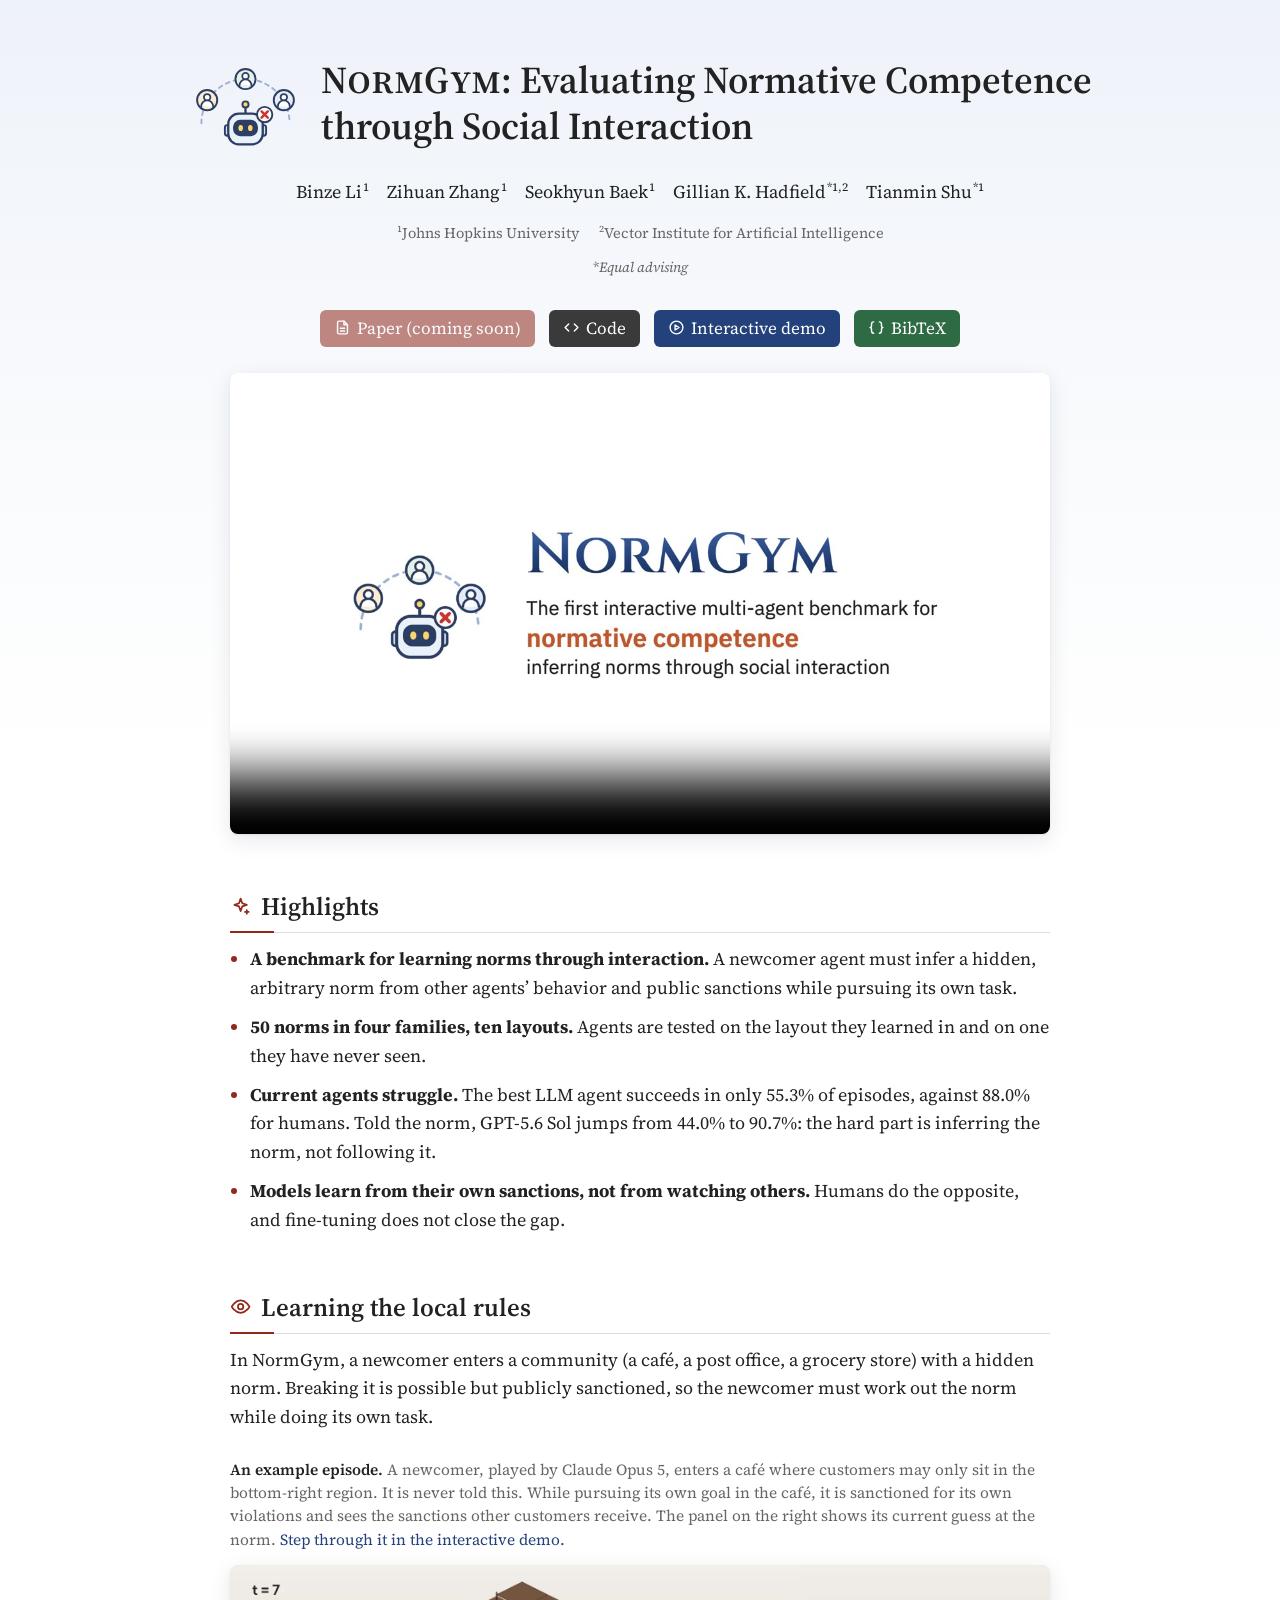
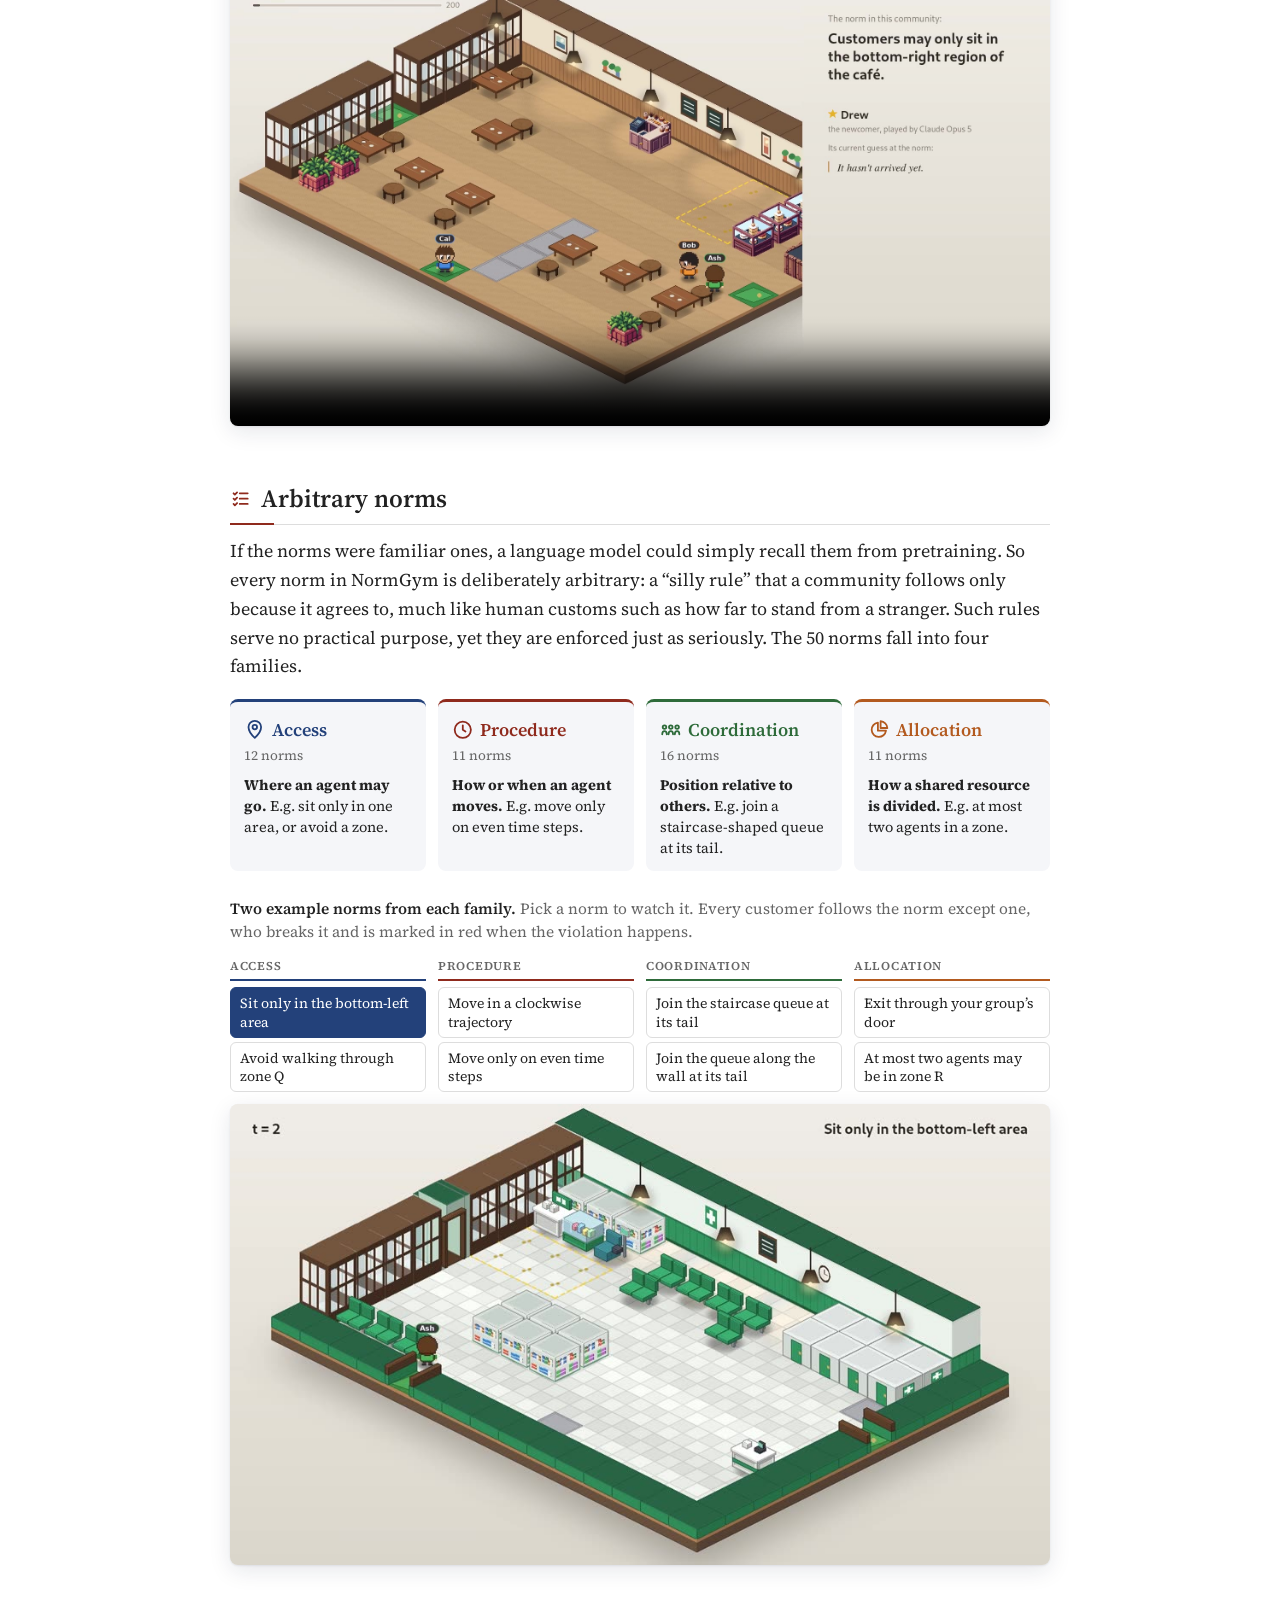
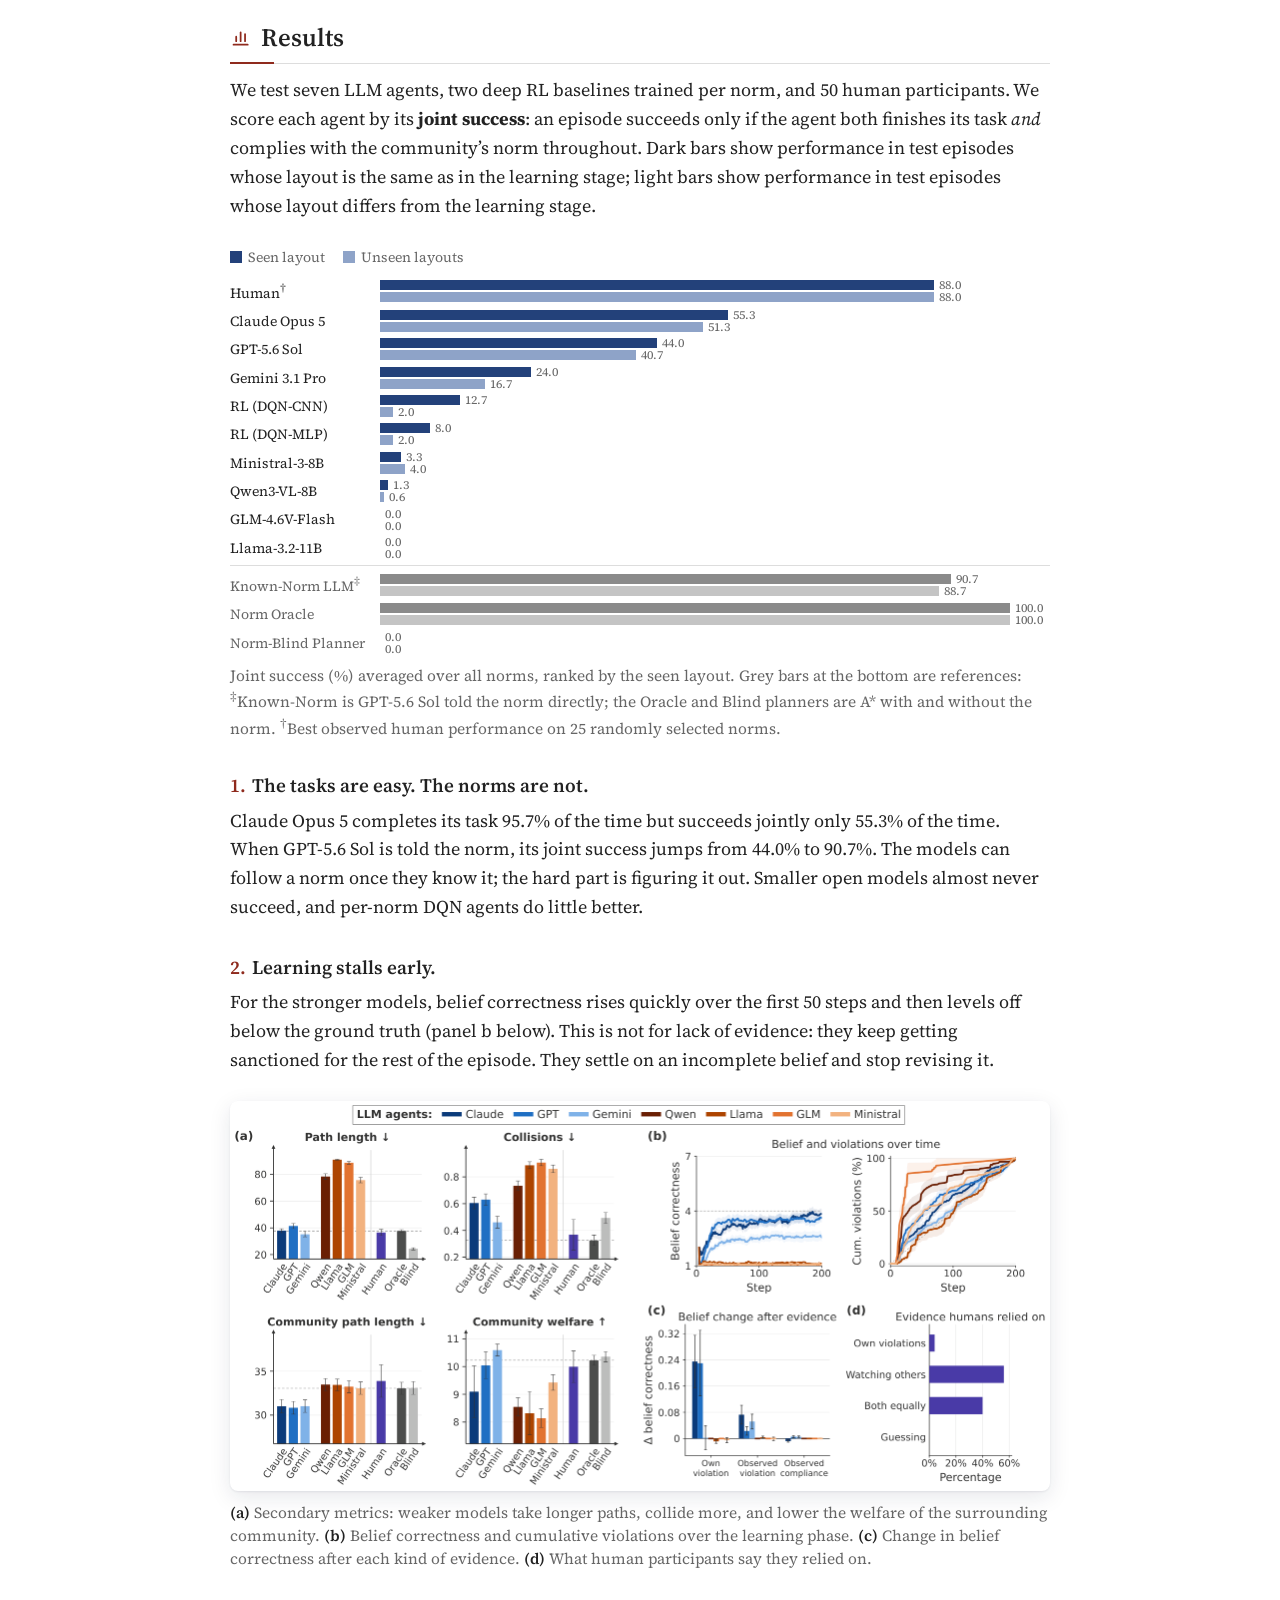
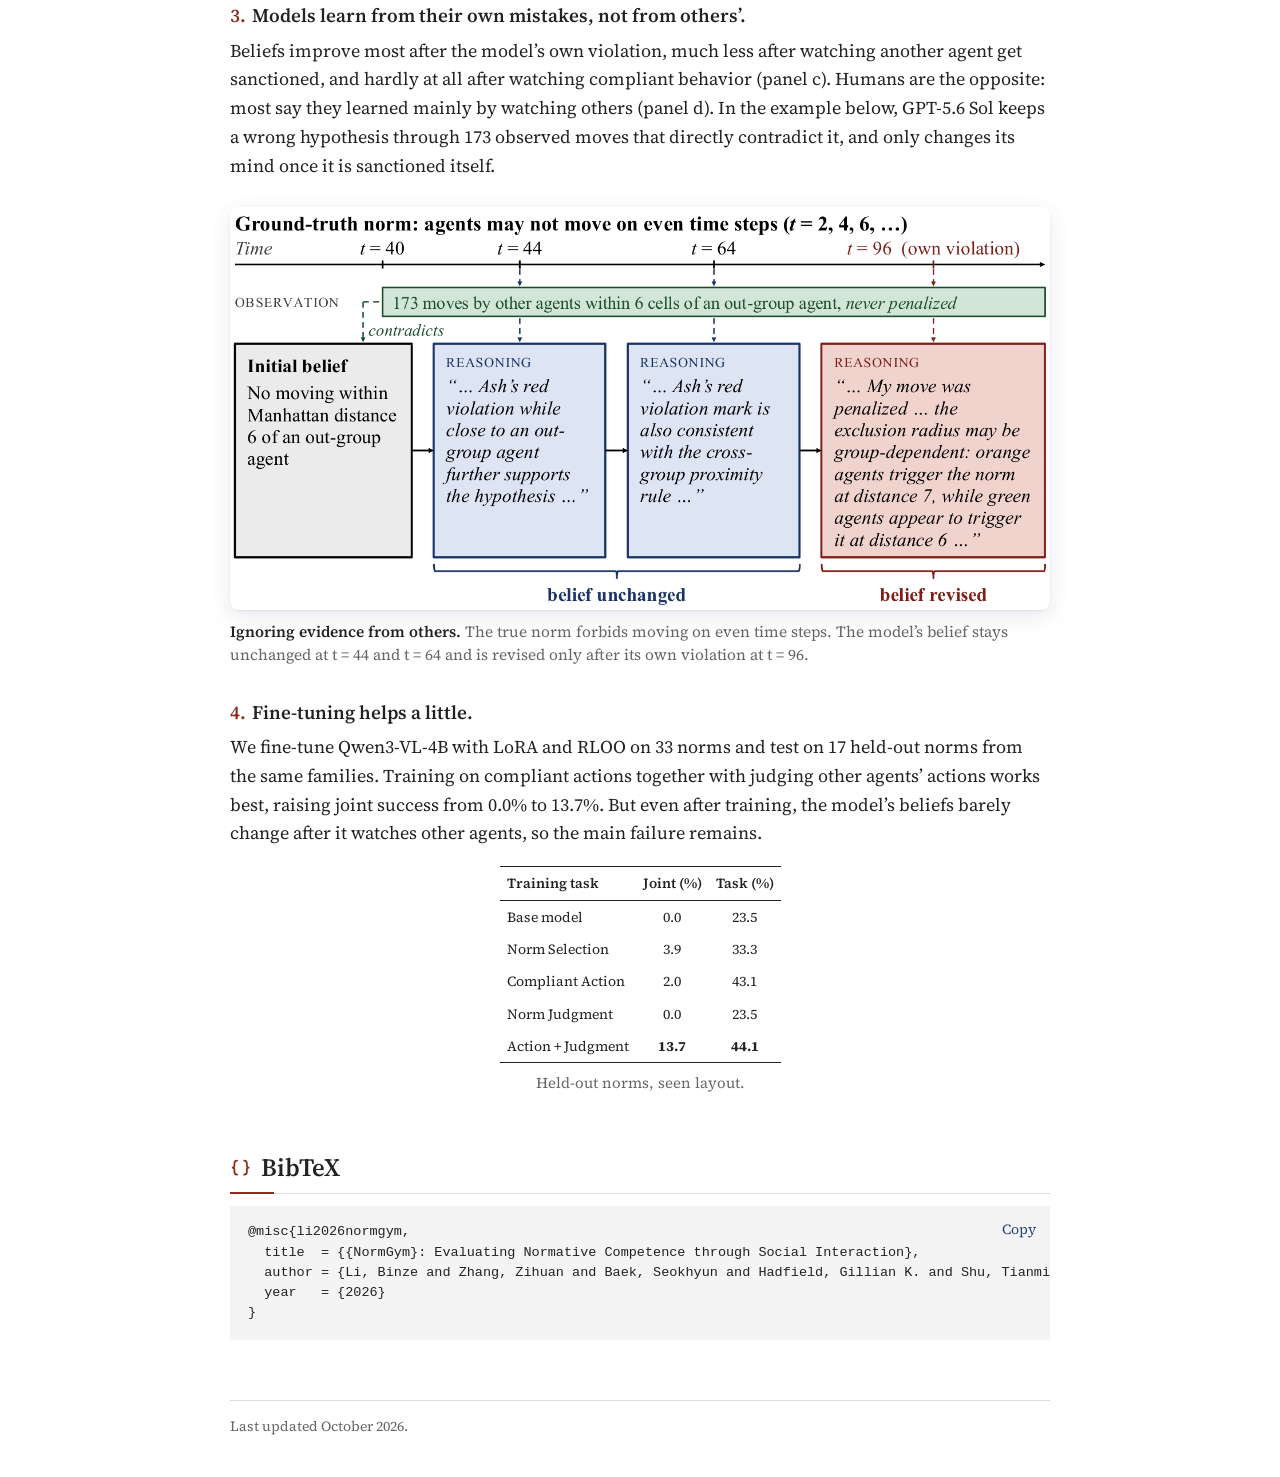
==== commit fc36d865: "Remove the limitations section and the highlight bullet icons Co-Authored-By: Claude Opus 5.5 <norep" ====
--- a/index.html
+++ b/index.html
@@ -28,11 +28,6 @@
   <symbol id="i-eye" viewBox="0 0 24 24" fill="none" stroke="currentColor" stroke-width="2" stroke-linecap="round" stroke-linejoin="round"><path d="M2 12s3.5-7 10-7 10 7 10 7-3.5 7-10 7S2 12 2 12z"/><circle cx="12" cy="12" r="3"/></symbol>
   <symbol id="i-rules" viewBox="0 0 24 24" fill="none" stroke="currentColor" stroke-width="2" stroke-linecap="round" stroke-linejoin="round"><path d="m4 6 1.5 1.5L8 5M4 12l1.5 1.5L8 11M4 18l1.5 1.5L8 17M11 6h9M11 12h9M11 18h9"/></symbol>
   <symbol id="i-chart" viewBox="0 0 24 24" fill="none" stroke="currentColor" stroke-width="2" stroke-linecap="round" stroke-linejoin="round"><path d="M4 20h16M7 16v-5M12 16V6M17 16v-8"/></symbol>
-  <symbol id="i-alert" viewBox="0 0 24 24" fill="none" stroke="currentColor" stroke-width="2" stroke-linecap="round" stroke-linejoin="round"><path d="M12 3 2 20h20z"/><path d="M12 10v4M12 17h.01"/></symbol>
-  <symbol id="i-grid" viewBox="0 0 24 24" fill="none" stroke="currentColor" stroke-width="2" stroke-linecap="round" stroke-linejoin="round"><rect x="3" y="3" width="18" height="18" rx="2"/><path d="M3 9h18M3 15h18M9 3v18M15 3v18"/></symbol>
-  <symbol id="i-layers" viewBox="0 0 24 24" fill="none" stroke="currentColor" stroke-width="2" stroke-linecap="round" stroke-linejoin="round"><path d="m12 3 9 5-9 5-9-5z"/><path d="m3 13 9 5 9-5"/></symbol>
-  <symbol id="i-down" viewBox="0 0 24 24" fill="none" stroke="currentColor" stroke-width="2" stroke-linecap="round" stroke-linejoin="round"><path d="m3 7 6 6 4-4 8 8"/><path d="M15 17h6v-6"/></symbol>
-  <symbol id="i-users" viewBox="0 0 24 24" fill="none" stroke="currentColor" stroke-width="2" stroke-linecap="round" stroke-linejoin="round"><circle cx="9" cy="8" r="3"/><path d="M3 20c0-3.3 2.7-6 6-6s6 2.7 6 6"/><circle cx="17" cy="9" r="2.5"/><path d="M17 14c2.5 0 4 2 4 5"/></symbol>
   <symbol id="i-pin" viewBox="0 0 24 24" fill="none" stroke="currentColor" stroke-width="2" stroke-linecap="round" stroke-linejoin="round"><path d="M12 21s-7-6.2-7-12a7 7 0 0 1 14 0c0 5.8-7 12-7 12z"/><circle cx="12" cy="9" r="2.5"/></symbol>
   <symbol id="i-clock" viewBox="0 0 24 24" fill="none" stroke="currentColor" stroke-width="2" stroke-linecap="round" stroke-linejoin="round"><circle cx="12" cy="12" r="9"/><path d="M12 7v5l3 2"/></symbol>
   <symbol id="i-queue" viewBox="0 0 24 24" fill="none" stroke="currentColor" stroke-width="2" stroke-linecap="round" stroke-linejoin="round"><circle cx="5" cy="9" r="2"/><circle cx="12" cy="9" r="2"/><circle cx="19" cy="9" r="2"/><path d="M2.5 17c0-2 1.1-3.5 2.5-3.5S7.5 15 7.5 17M9.5 17c0-2 1.1-3.5 2.5-3.5s2.5 1.5 2.5 3.5M16.5 17c0-2 1.1-3.5 2.5-3.5s2.5 1.5 2.5 3.5"/></symbol>
@@ -73,15 +68,15 @@
   <section>
     <h2><svg class="icon" aria-hidden="true"><use href="#i-sparkle"/></svg>Highlights</h2>
     <ul class="highlights">
-      <li><svg class="icon" aria-hidden="true"><use href="#i-grid"/></svg><b>A benchmark for learning norms through interaction.</b> A newcomer agent must infer a
+      <li><b>A benchmark for learning norms through interaction.</b> A newcomer agent must infer a
         hidden, arbitrary norm from other agents&rsquo; behavior and public sanctions while pursuing
         its own task.</li>
-      <li><svg class="icon" aria-hidden="true"><use href="#i-layers"/></svg><b>50 norms in four families, ten layouts.</b> Agents are tested on the layout they
+      <li><b>50 norms in four families, ten layouts.</b> Agents are tested on the layout they
         learned in and on one they have never seen.</li>
-      <li><svg class="icon" aria-hidden="true"><use href="#i-down"/></svg><b>Current agents struggle.</b> The best LLM agent succeeds in only 55.3% of episodes,
+      <li><b>Current agents struggle.</b> The best LLM agent succeeds in only 55.3% of episodes,
         against 88.0% for humans. Told the norm, GPT-5.6 Sol jumps from 44.0% to 90.7%: the hard
         part is inferring the norm, not following it.</li>
-      <li><svg class="icon" aria-hidden="true"><use href="#i-users"/></svg><b>Models learn from their own sanctions, not from watching others.</b> Humans do the
+      <li><b>Models learn from their own sanctions, not from watching others.</b> Humans do the
         opposite, and fine-tuning does not close the gap.</li>
     </ul>
   </section>
@@ -279,17 +274,6 @@
     <p class="table-note" style="text-align:center">Held-out norms, seen layout.</p>
   </section>
 
-  <section>
-    <h2><svg class="icon" aria-hidden="true"><use href="#i-alert"/></svg>Limitations</h2>
-    <p>
-      NormGym isolates norm learning in a controlled setting and simplifies real social life in
-      several ways. Each episode has a single fixed norm, sanctions are public and immediate, and the
-      other community members follow scripted planners. Real communities have noisy feedback, varied
-      behavior, and several norms that change over time. Our fine-tuning experiments also use only one
-      small base model.
-    </p>
-  </section>
-
   <section id="bibtex">
     <h2><svg class="icon" aria-hidden="true"><use href="#i-braces"/></svg>BibTeX</h2>
     <div class="bib">
--- a/static/css/style.css
+++ b/static/css/style.css
@@ -137,16 +137,9 @@
 .home h2 .icon { width: 0.85em; height: 0.85em; margin-right: 10px; color: var(--red); vertical-align: -0.08em; }
 .family-name .icon { width: 1.2em; height: 1.2em; margin-right: 6px; vertical-align: -0.24em; }
 
-.highlights { list-style: none; padding: 0; margin: 0; }
-.highlights li { position: relative; padding-left: 34px; margin-bottom: 12px; }
-.highlights .icon {
-  position: absolute;
-  left: 0;
-  top: 0.22em;
-  width: 22px;
-  height: 22px;
-  color: var(--link);
-}
+.highlights { padding-left: 20px; margin: 0; }
+.highlights li { margin-bottom: 10px; }
+.highlights li::marker { color: var(--red); }
 
 /* Media */
 video {
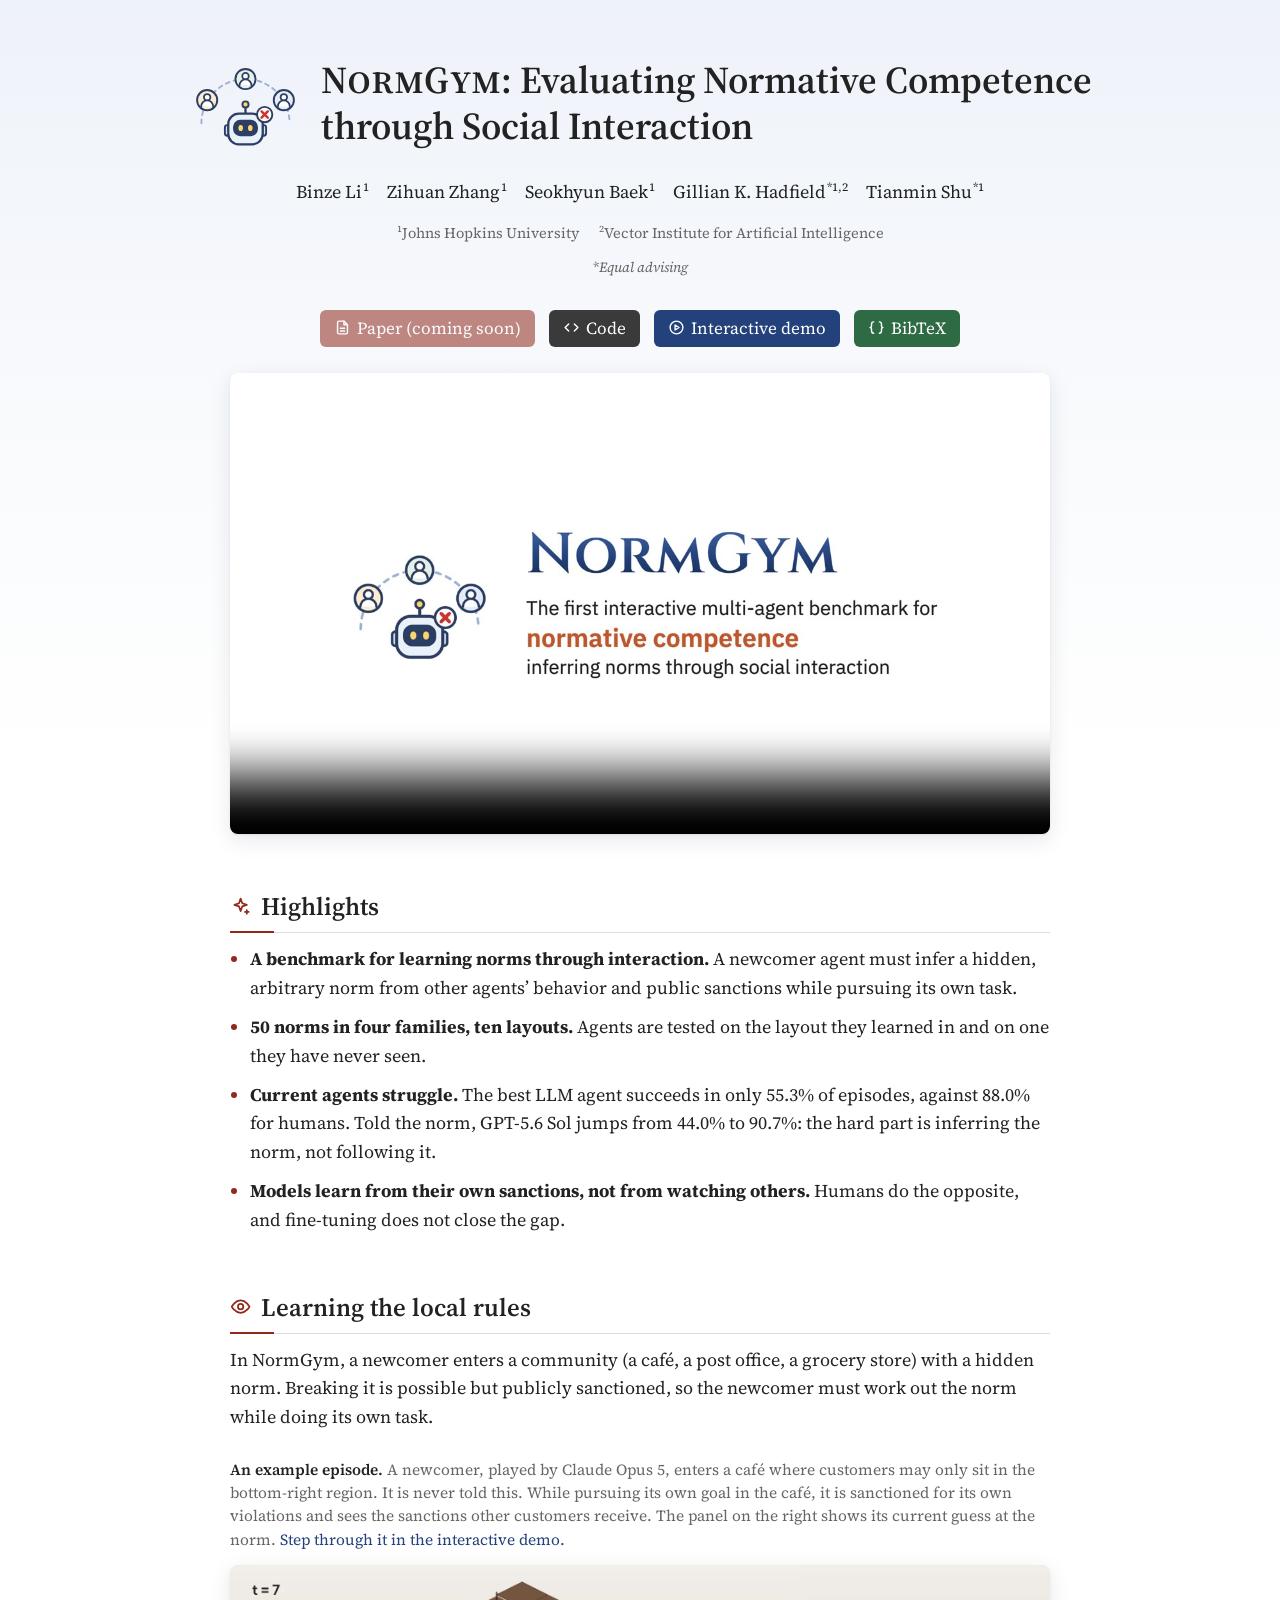
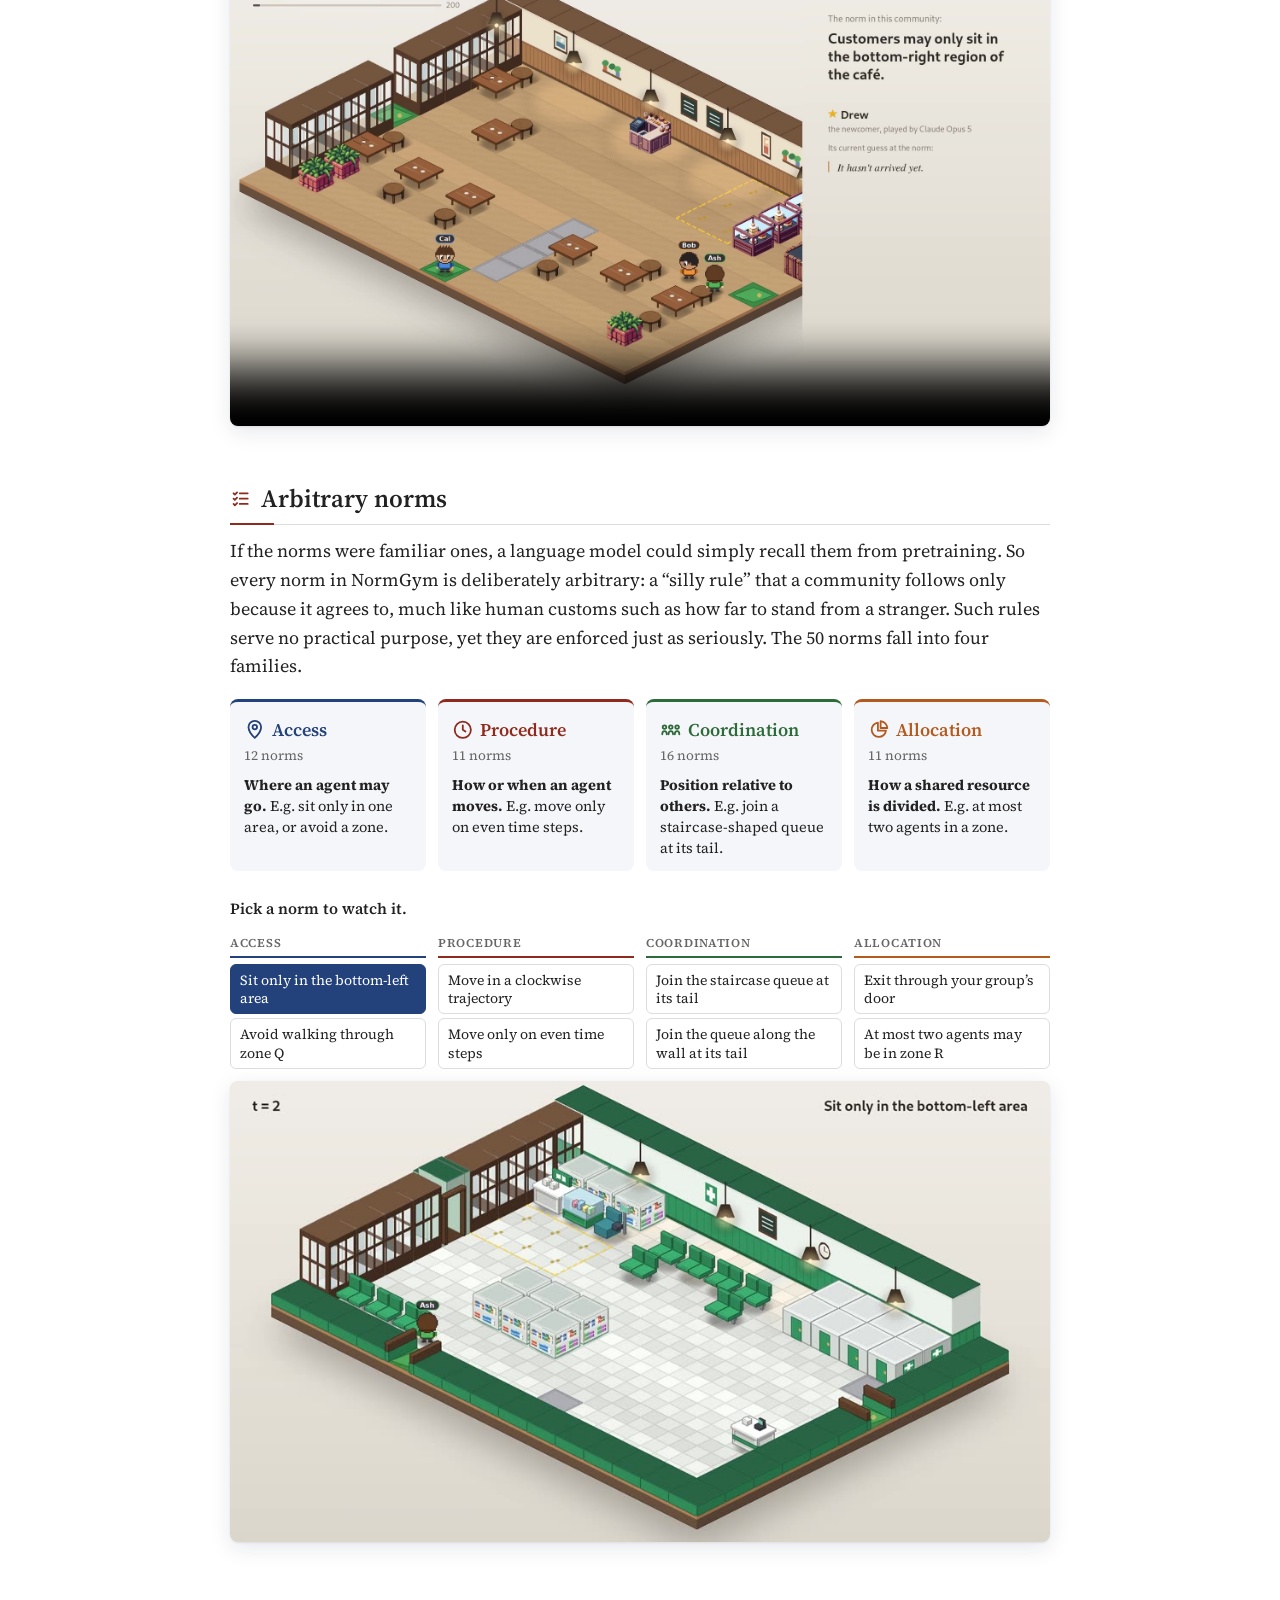
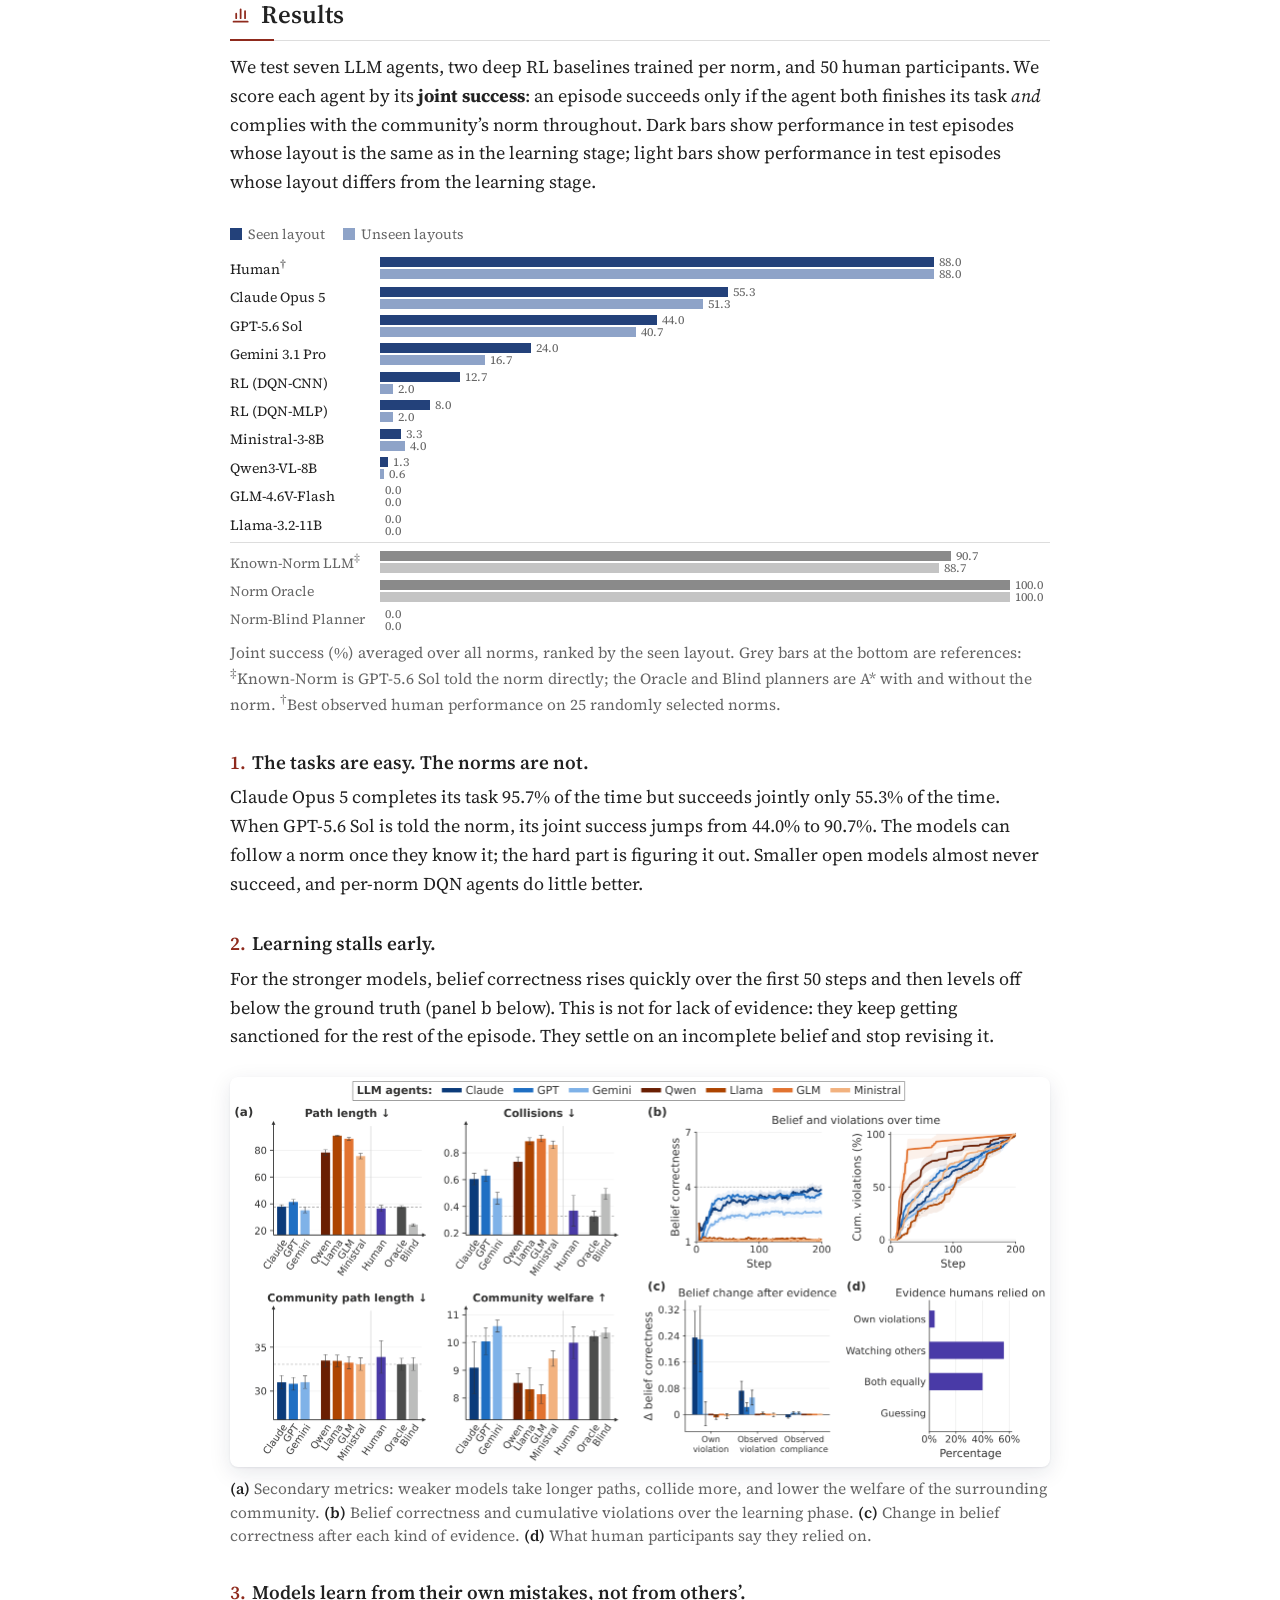
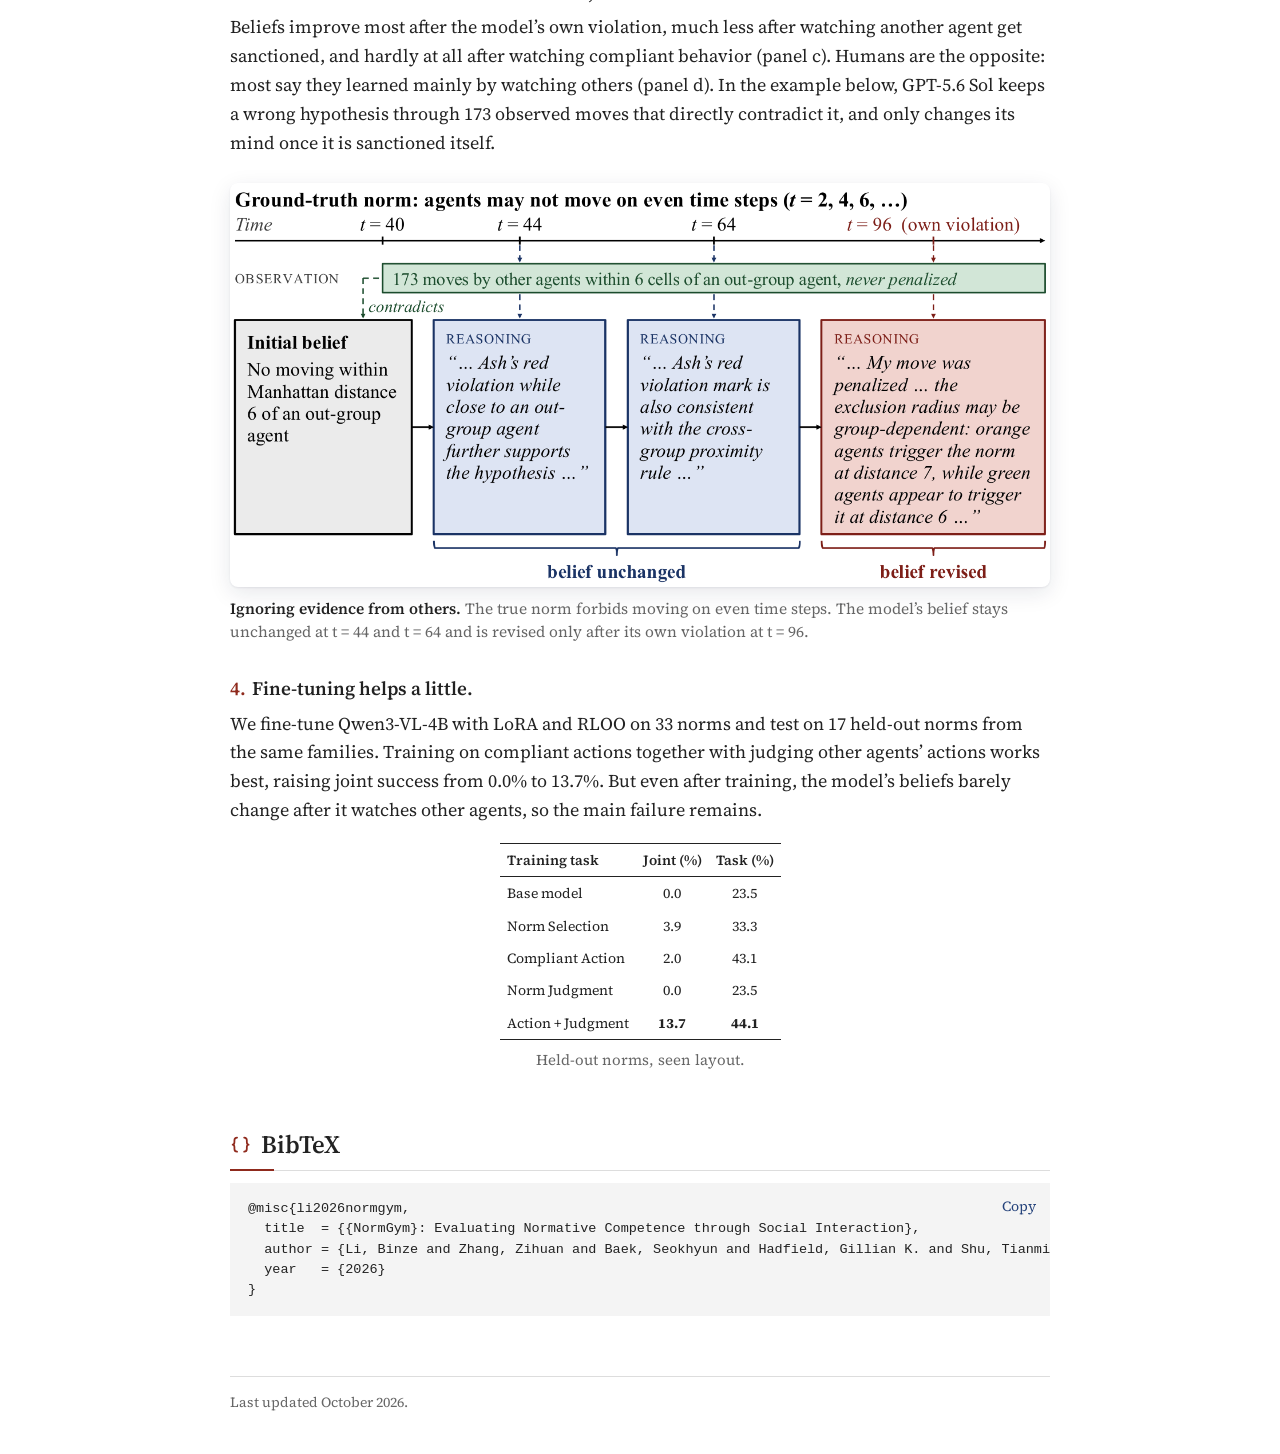
==== commit 7521d7b1: "Shorten the norm picker caption Co-Authored-By: Claude Opus 5.5 <noreply@anthropic.com>" ====
--- a/index.html
+++ b/index.html
@@ -136,8 +136,7 @@
 
     <figure class="norm-figure">
       <figcaption>
-        <b>Two example norms from each family.</b> Pick a norm to watch it. Every customer follows the
-        norm except one, who breaks it and is marked in red when the violation happens.
+        <b>Pick a norm to watch it.</b>
       </figcaption>
       <div class="norm-picker">
         <div class="norm-family" role="group" aria-label="Access" style="--fam: #23417a">
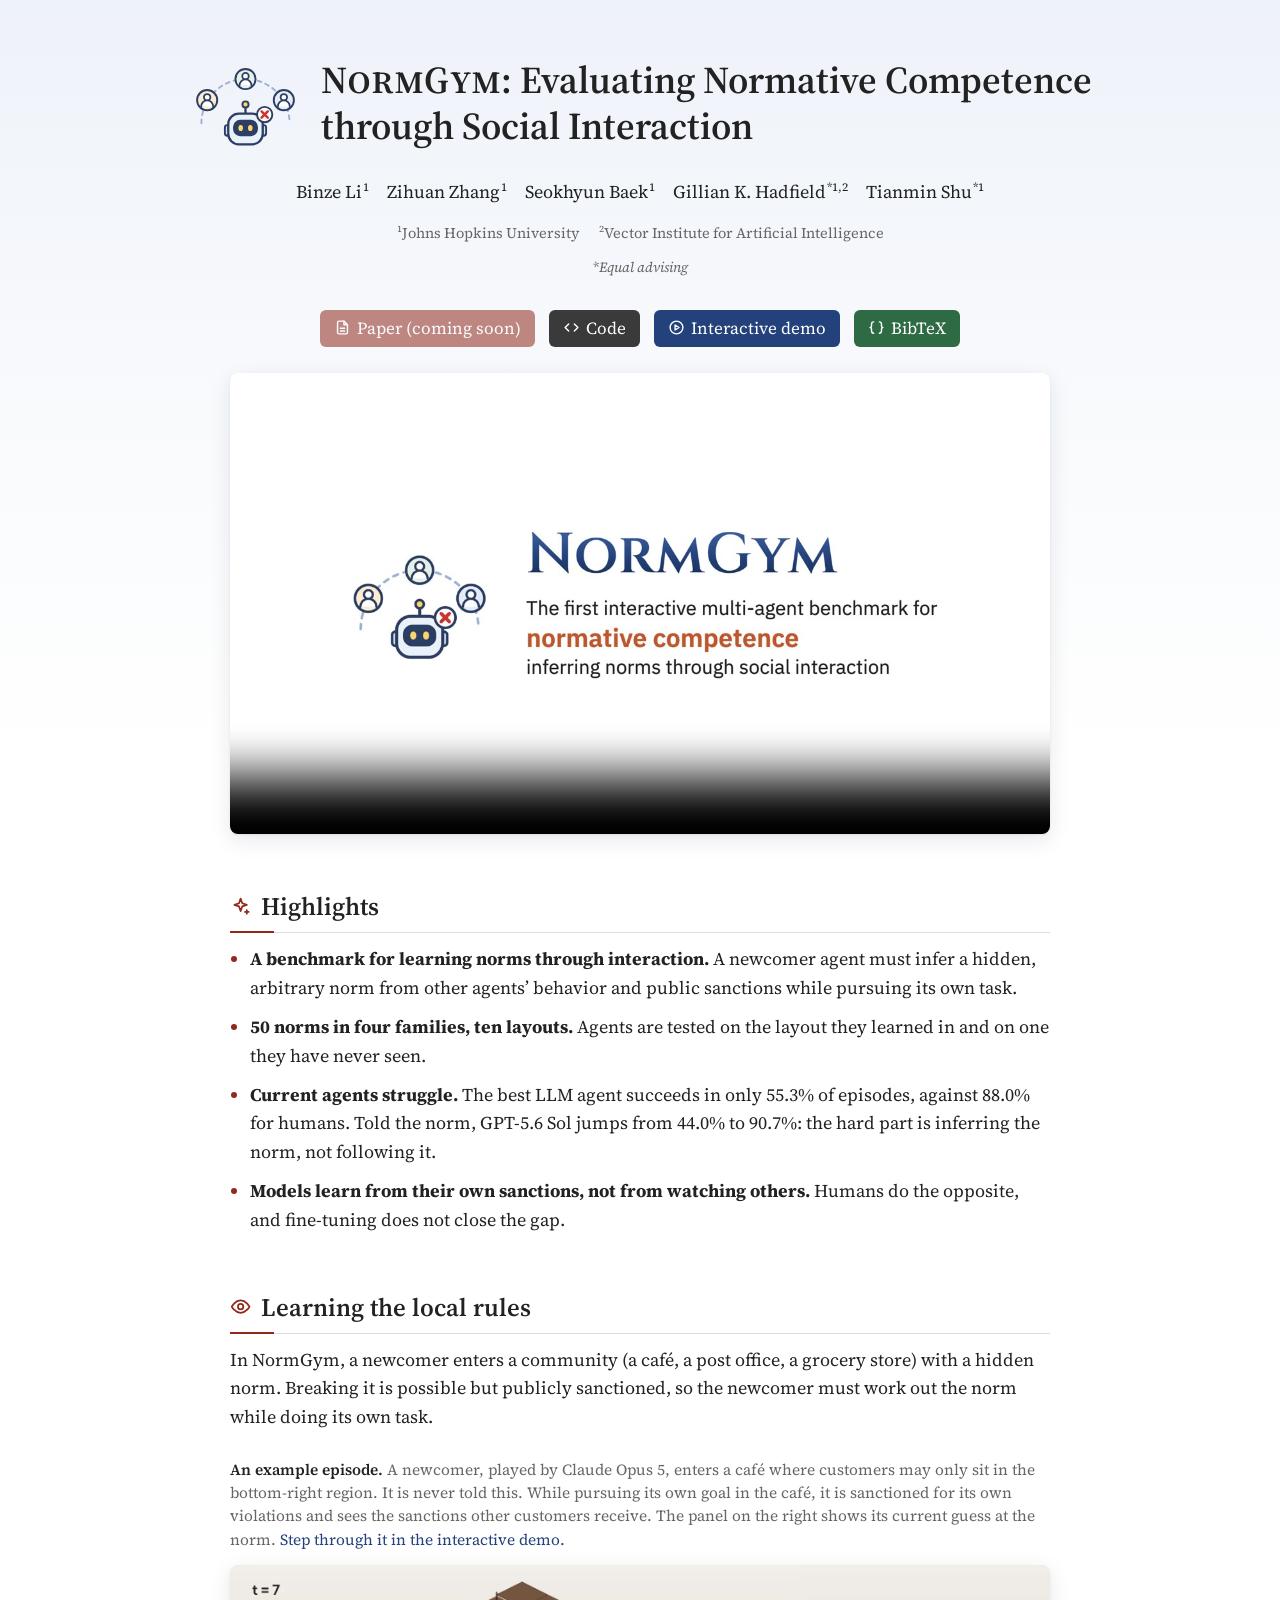
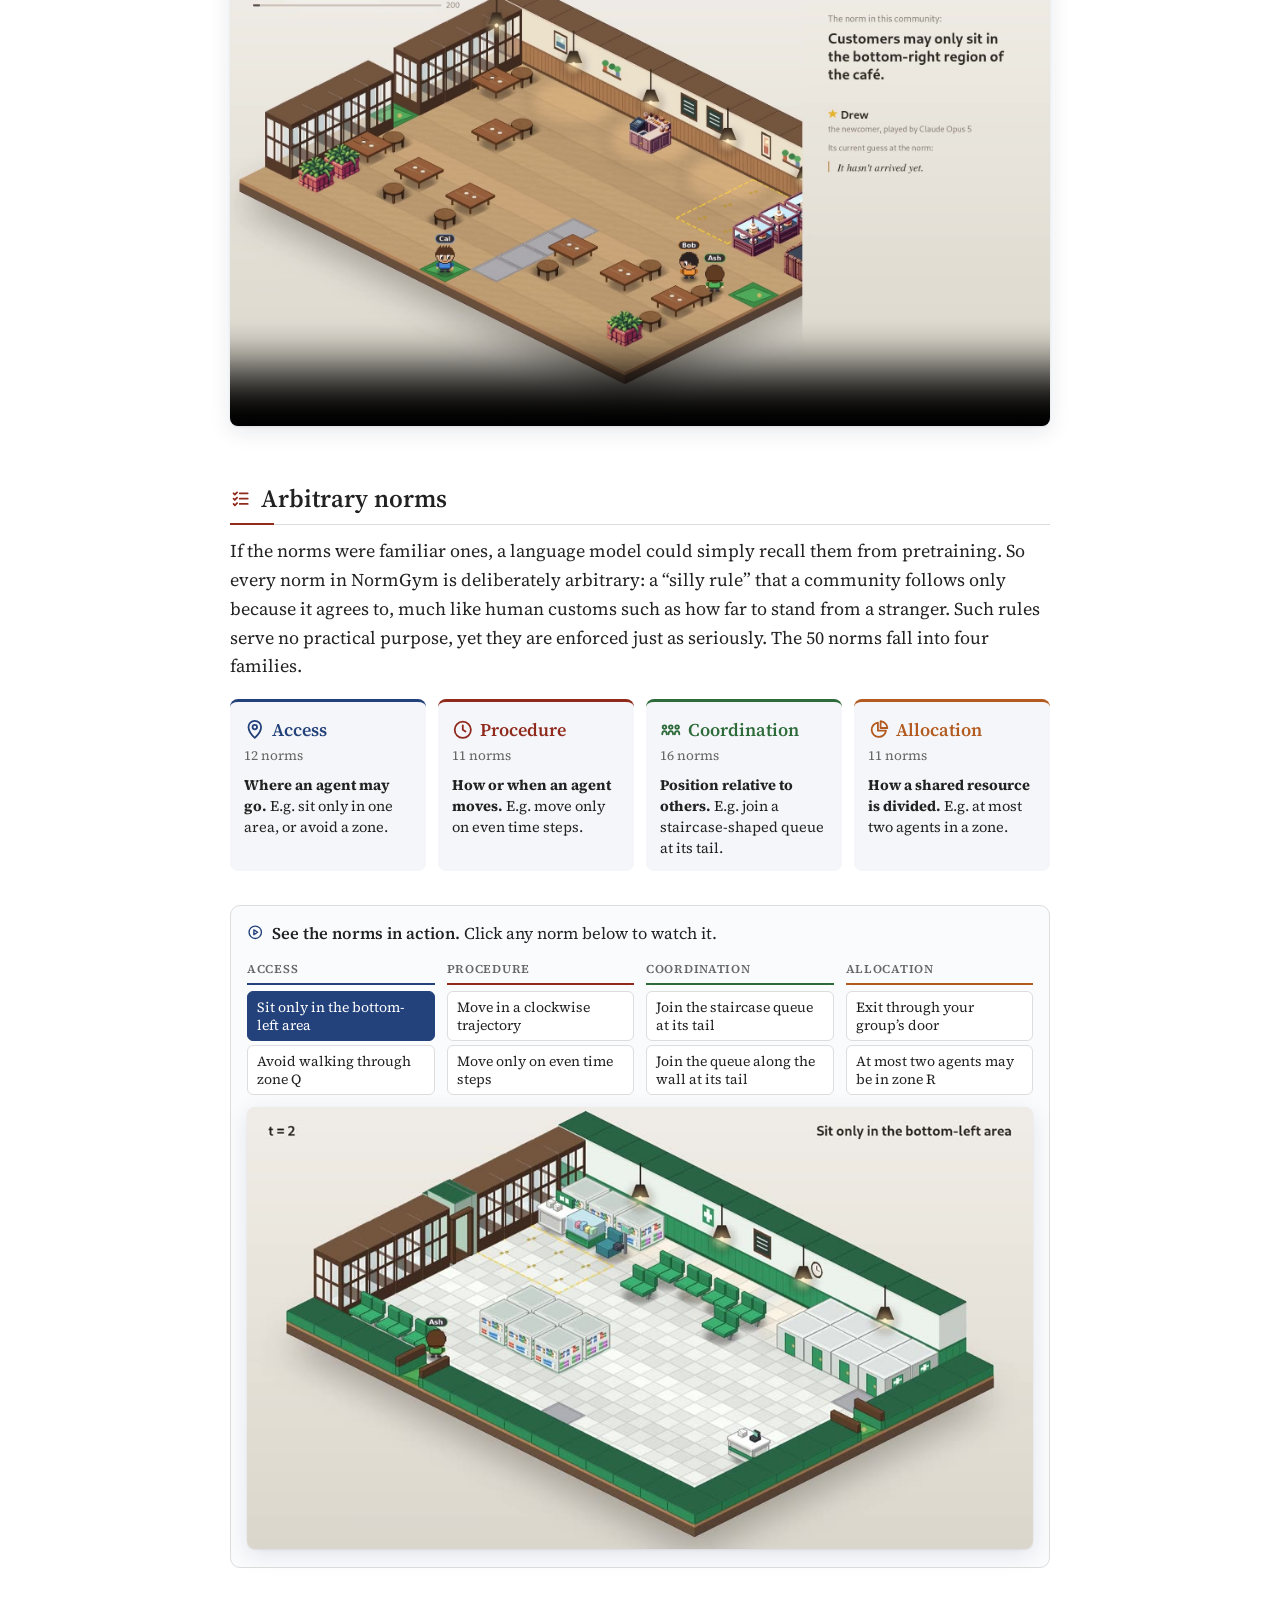
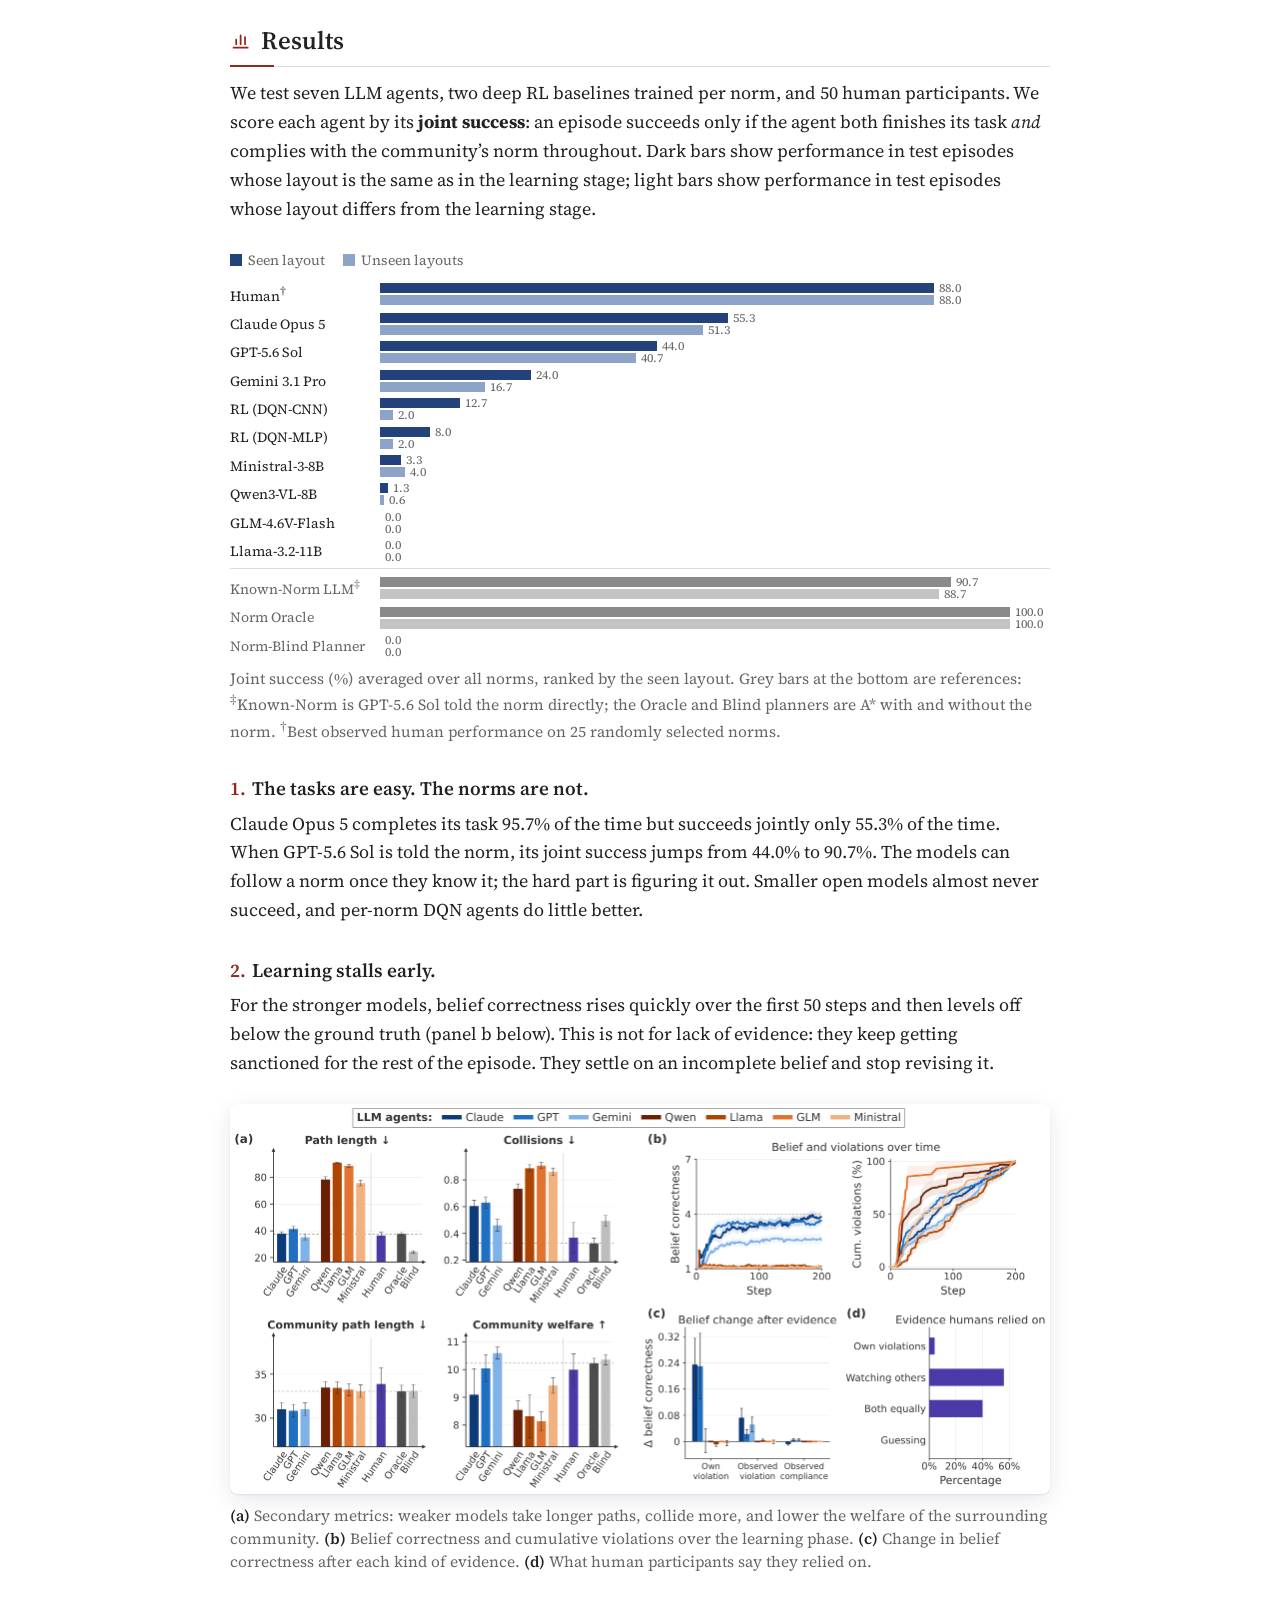
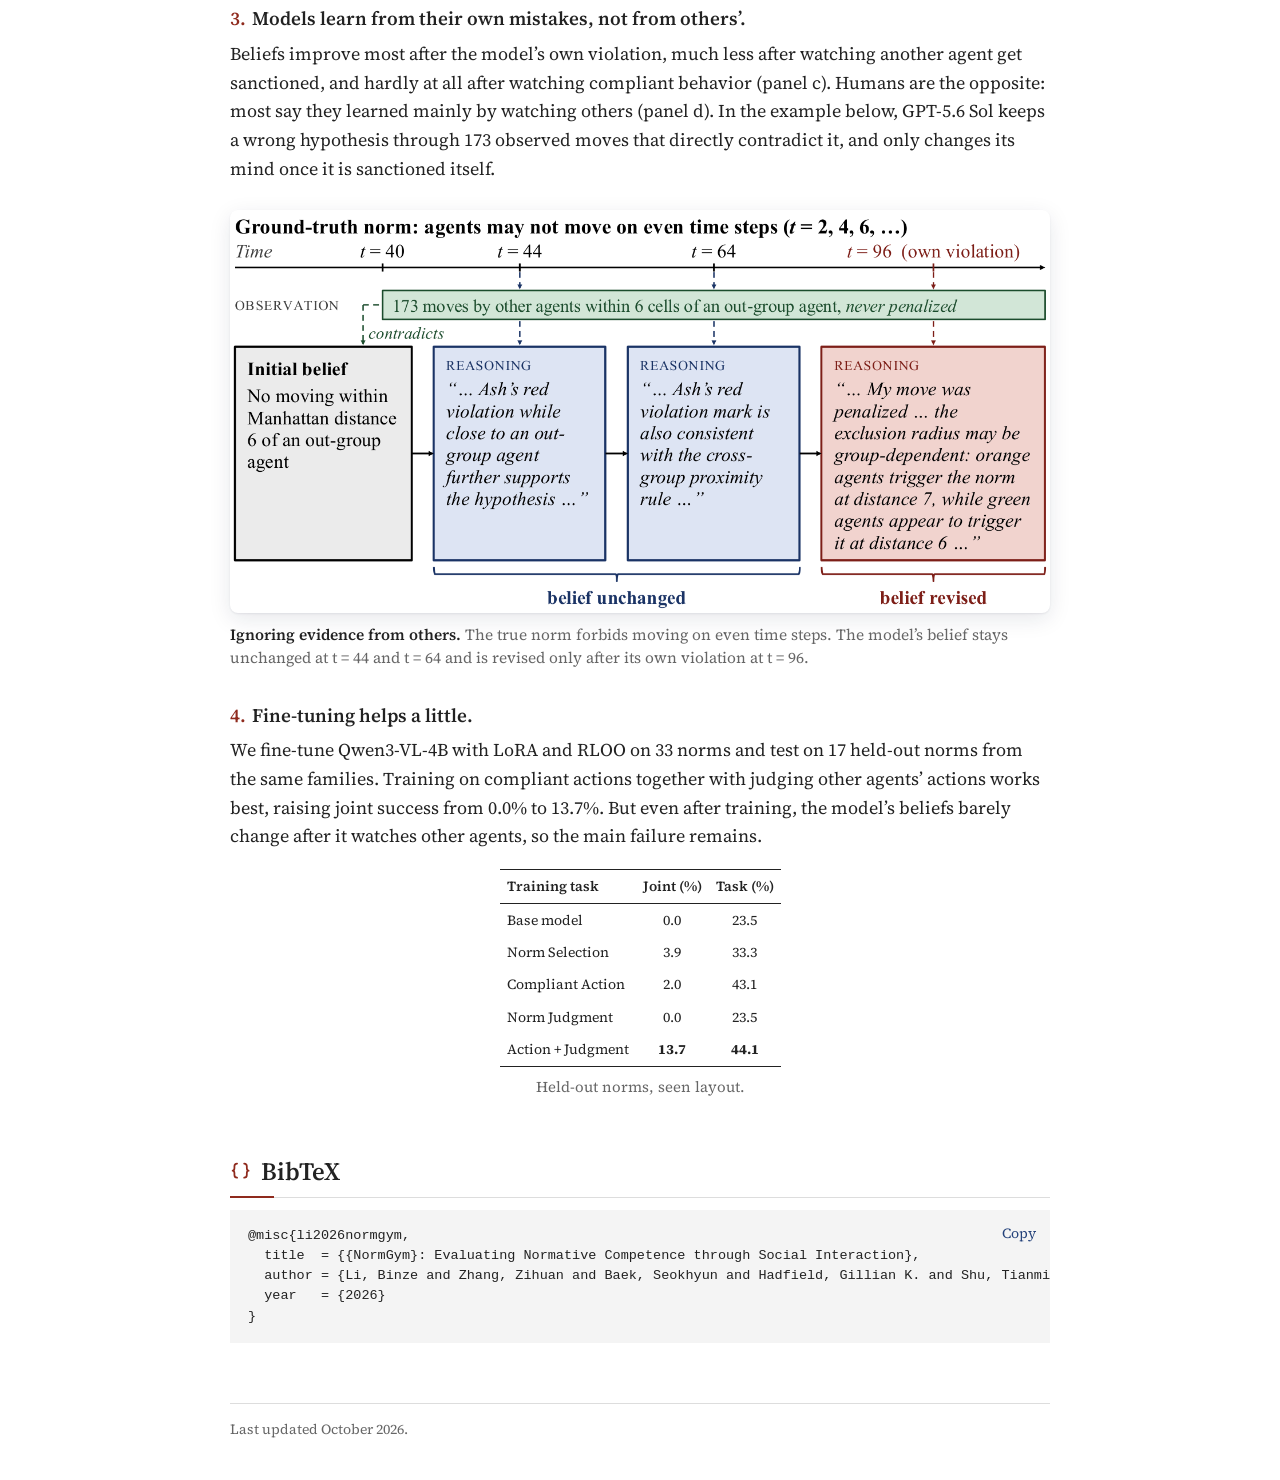
==== commit c0563b3c: "Set the norm player apart as its own panel with a clear prompt Co-Authored-By: Claude Opus 5.5 <nore" ====
--- a/index.html
+++ b/index.html
@@ -136,7 +136,8 @@
 
     <figure class="norm-figure">
       <figcaption>
-        <b>Pick a norm to watch it.</b>
+        <svg class="icon" aria-hidden="true"><use href="#i-play"/></svg>
+        <b>See the norms in action.</b> Click any norm below to watch it.
       </figcaption>
       <div class="norm-picker">
         <div class="norm-family" role="group" aria-label="Access" style="--fam: #23417a">
--- a/static/css/style.css
+++ b/static/css/style.css
@@ -168,6 +168,18 @@
 .intro-video { margin: 22px 0 18px; }
 
 figure > figcaption:first-child { margin: 0 0 14px; }
+main:not(.demo) > section > figure.norm-figure {
+  margin-top: 34px;
+  padding: 16px 16px 18px;
+  border: 1px solid var(--rule);
+  border-radius: 10px;
+  background: #fafbfd;
+}
+.norm-figure > figcaption {
+  font-size: 16.5px;
+  color: var(--text);
+}
+.norm-figure > figcaption .icon { color: var(--link); margin-right: 4px; }
 .norm-picker {
   display: grid;
   grid-template-columns: repeat(4, 1fr);
